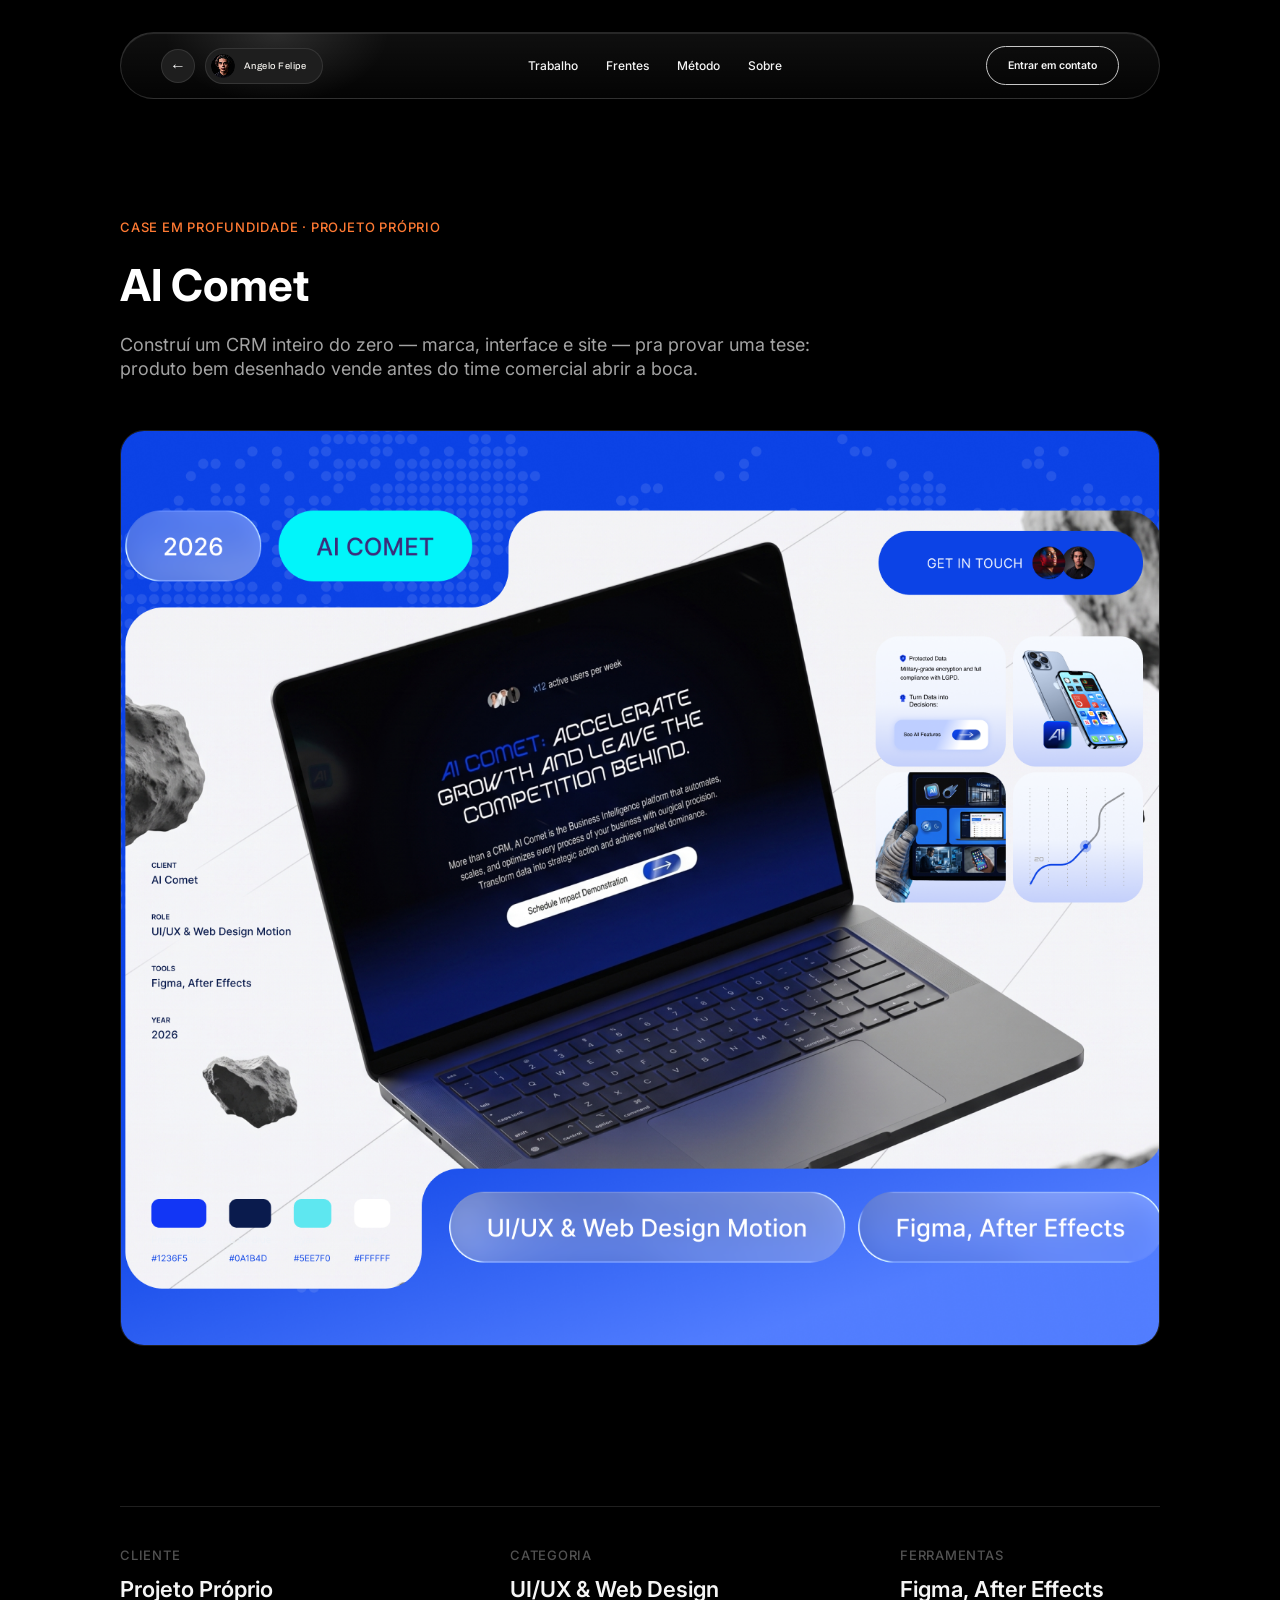
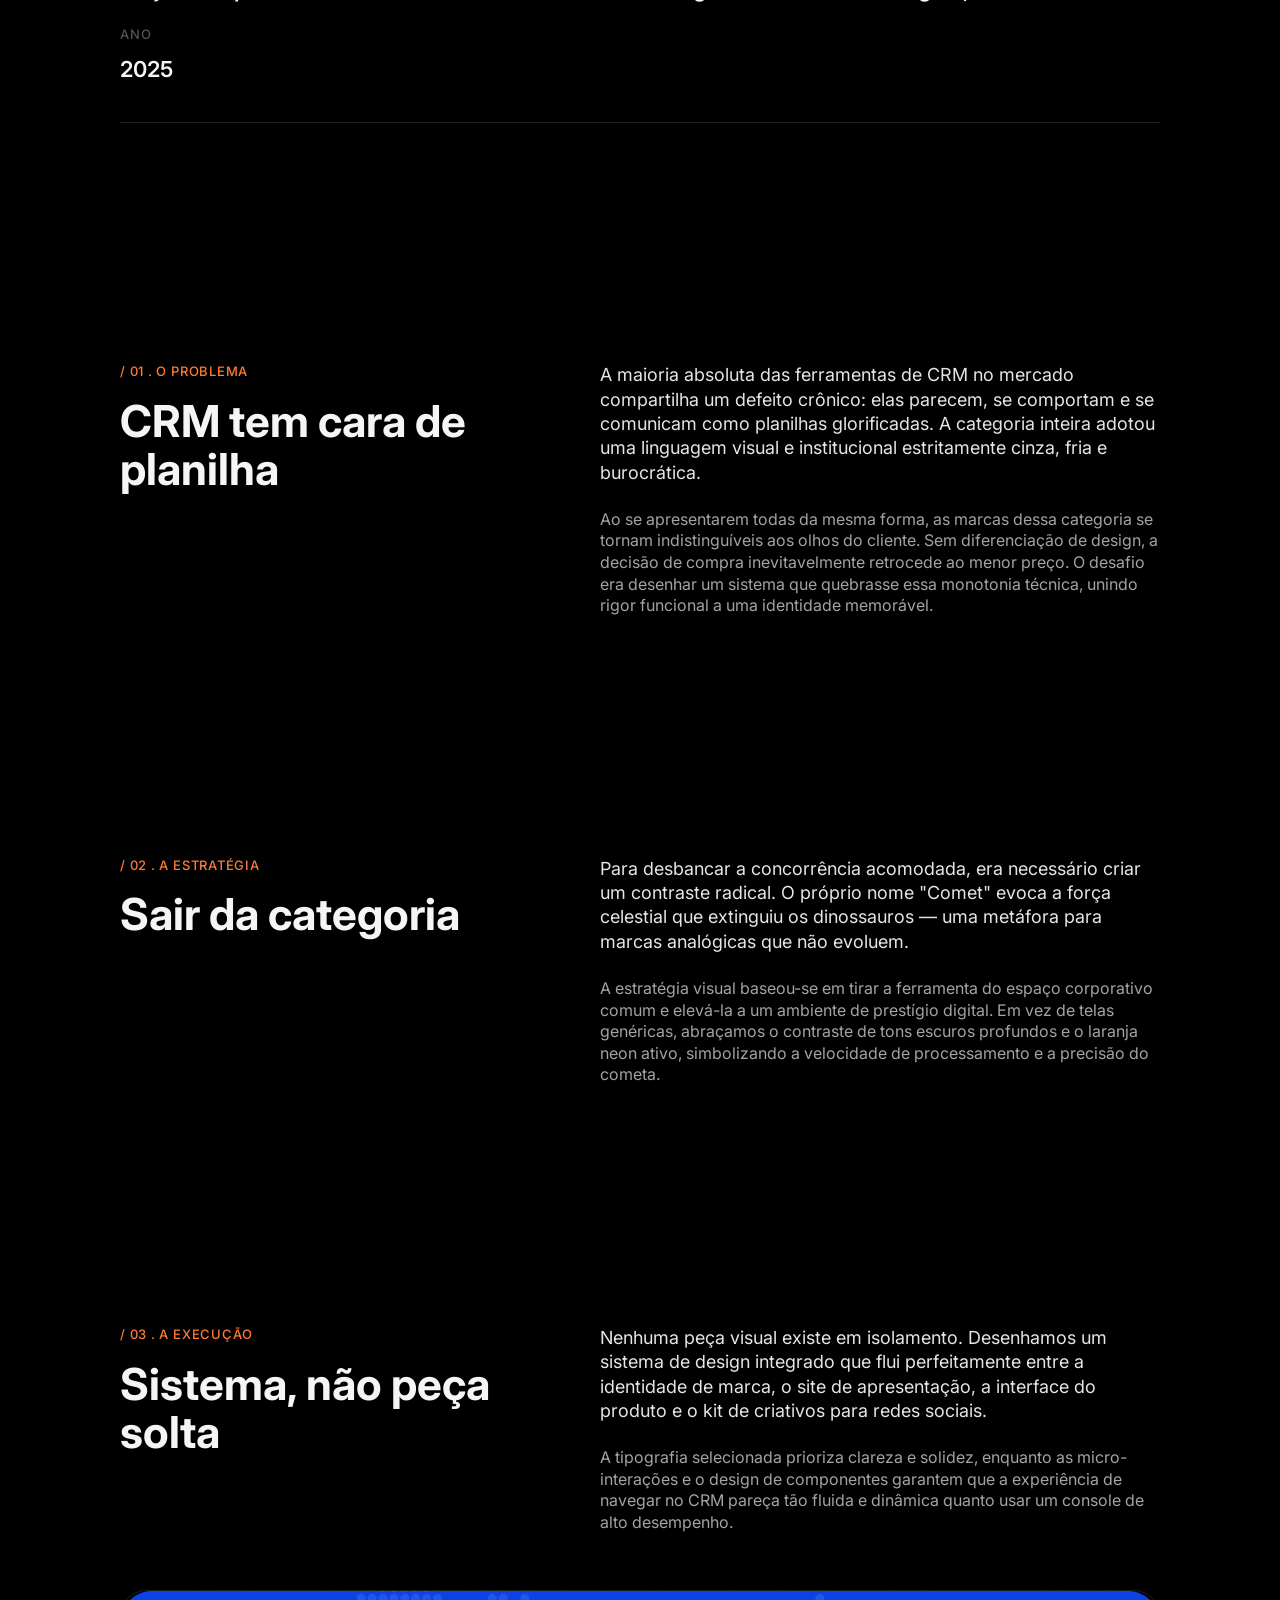
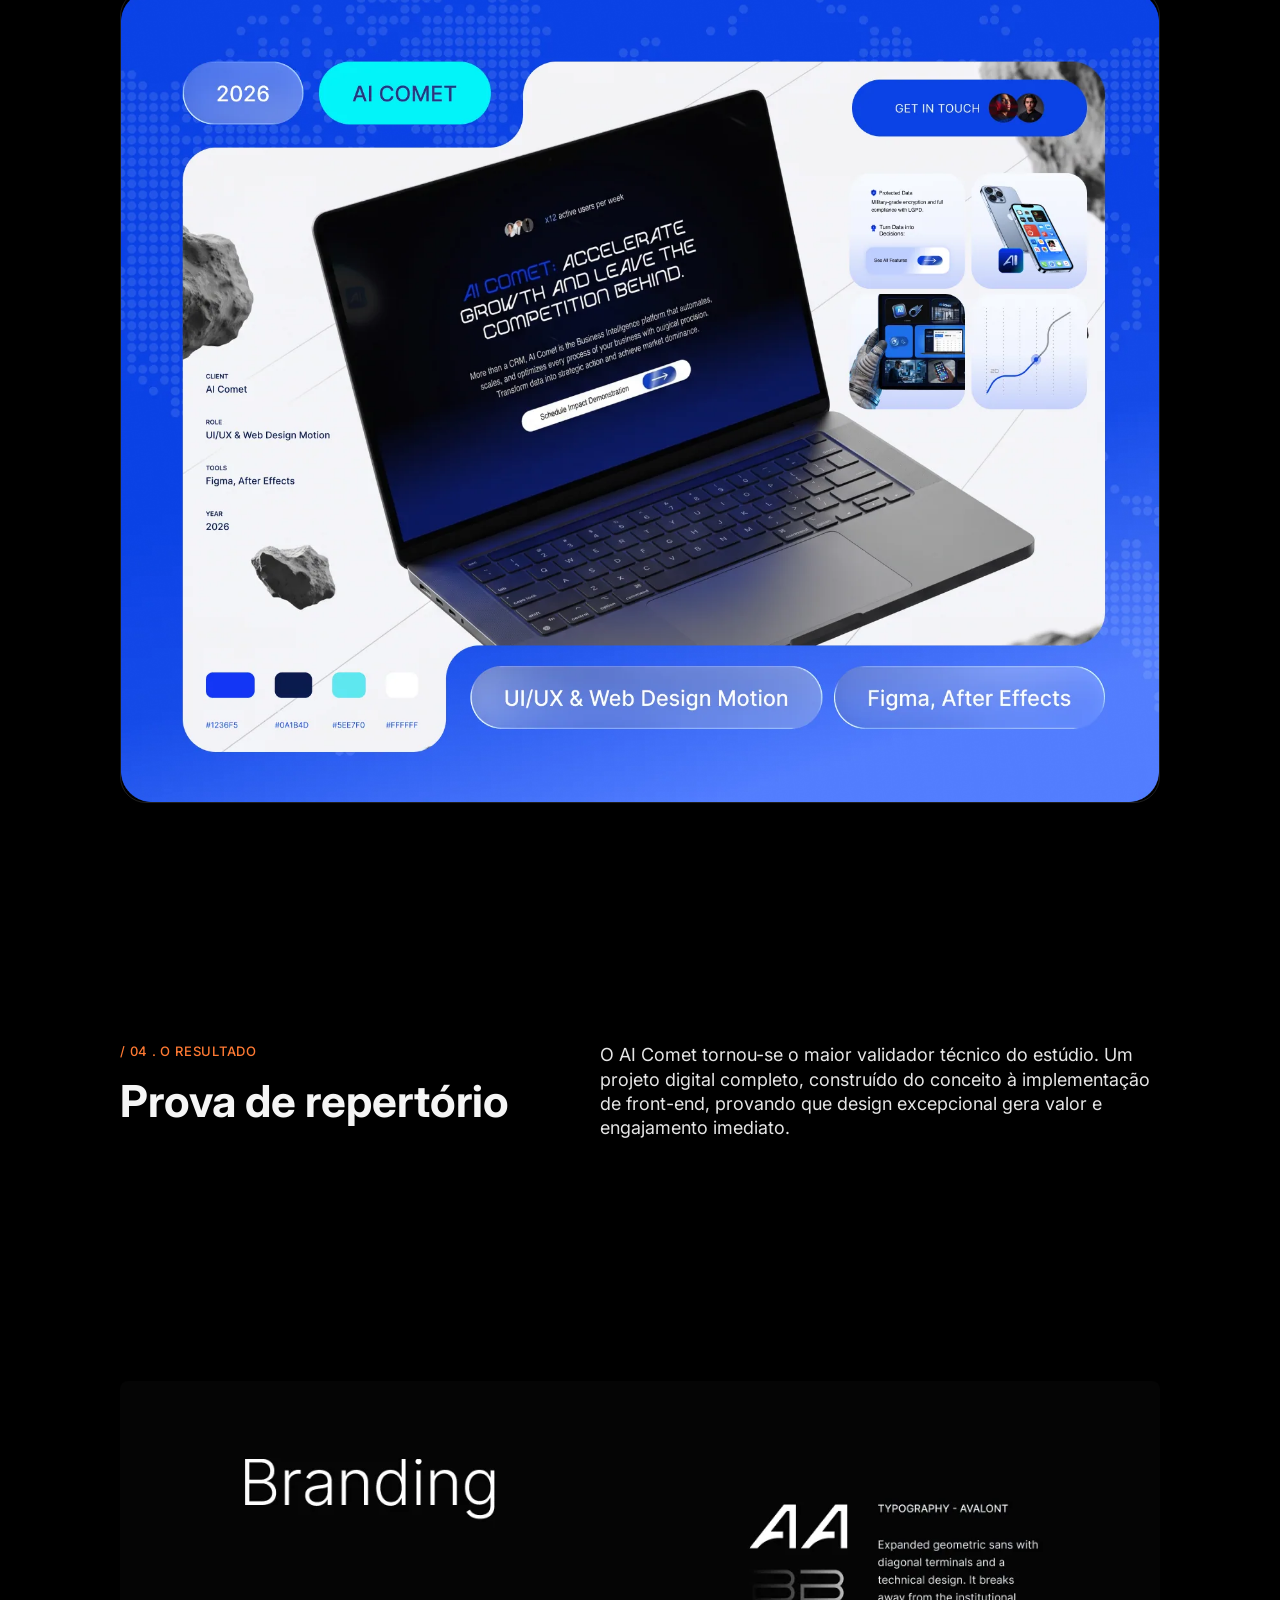
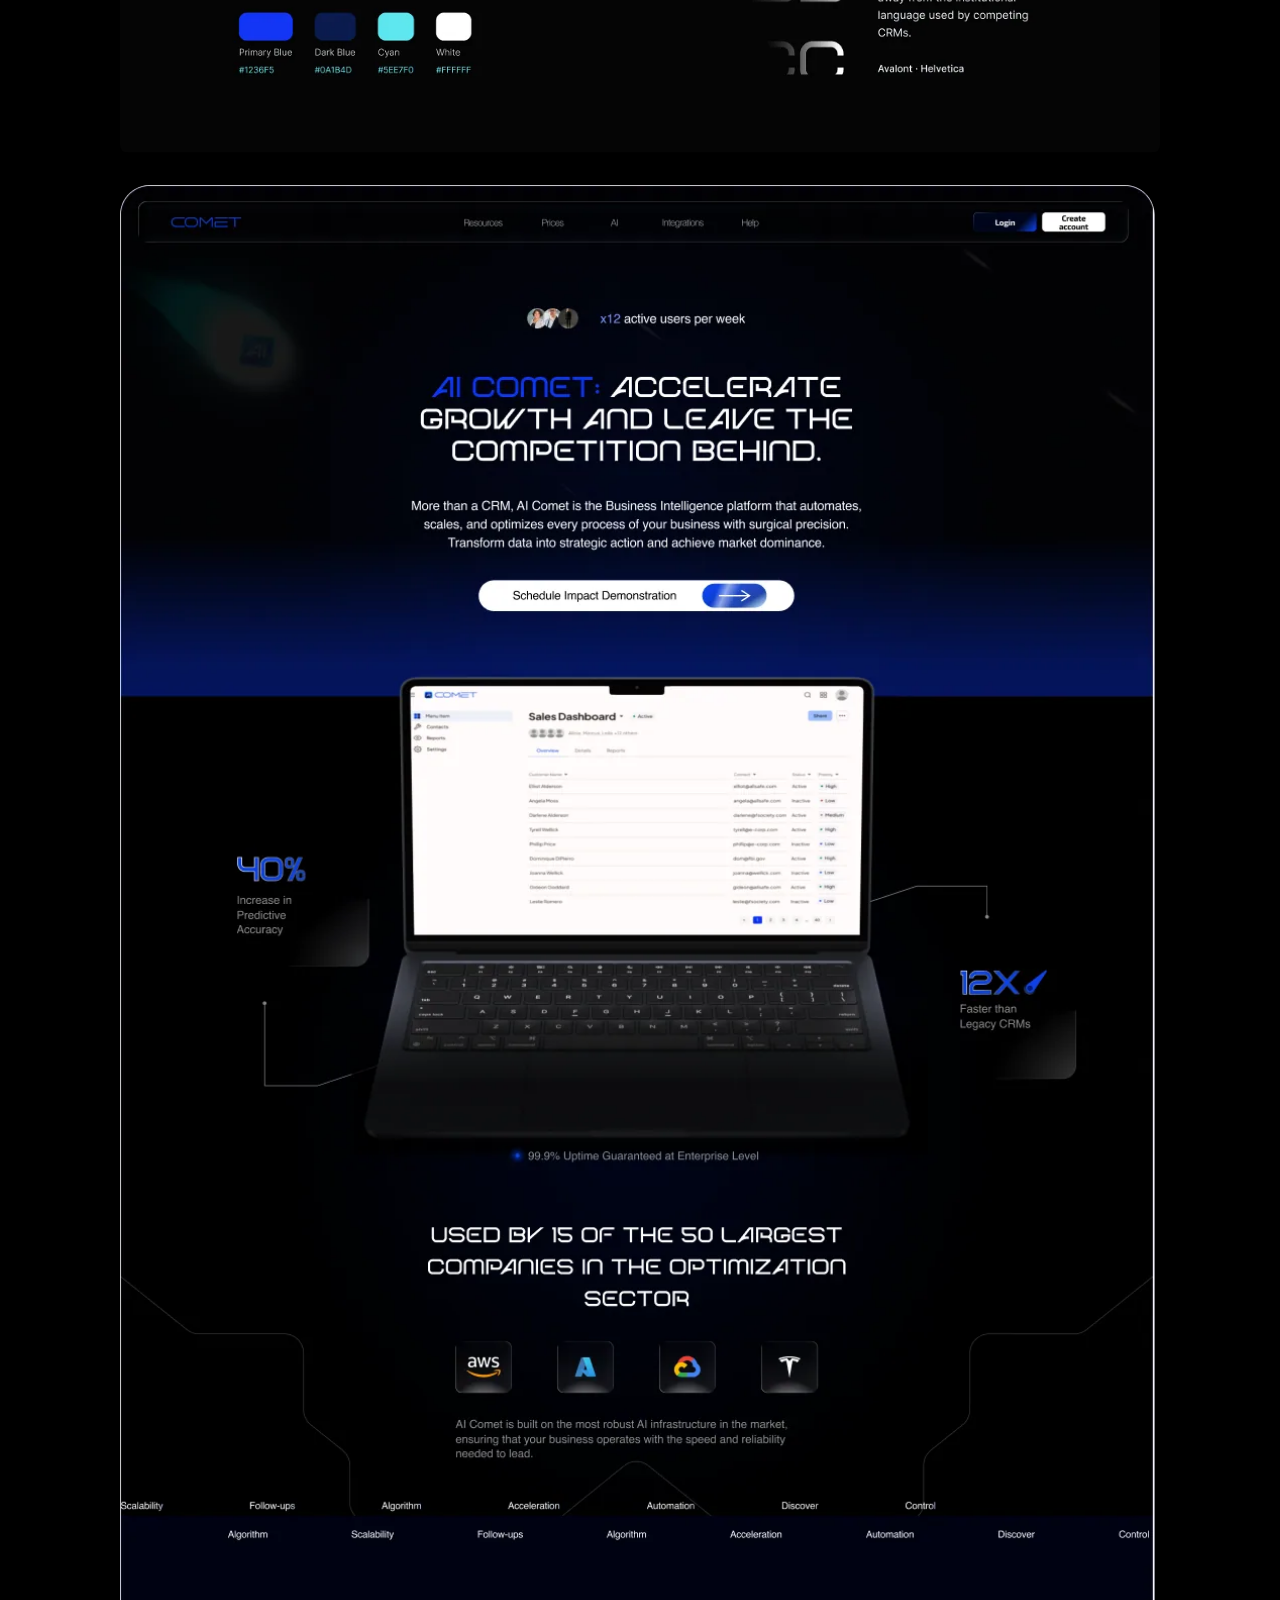
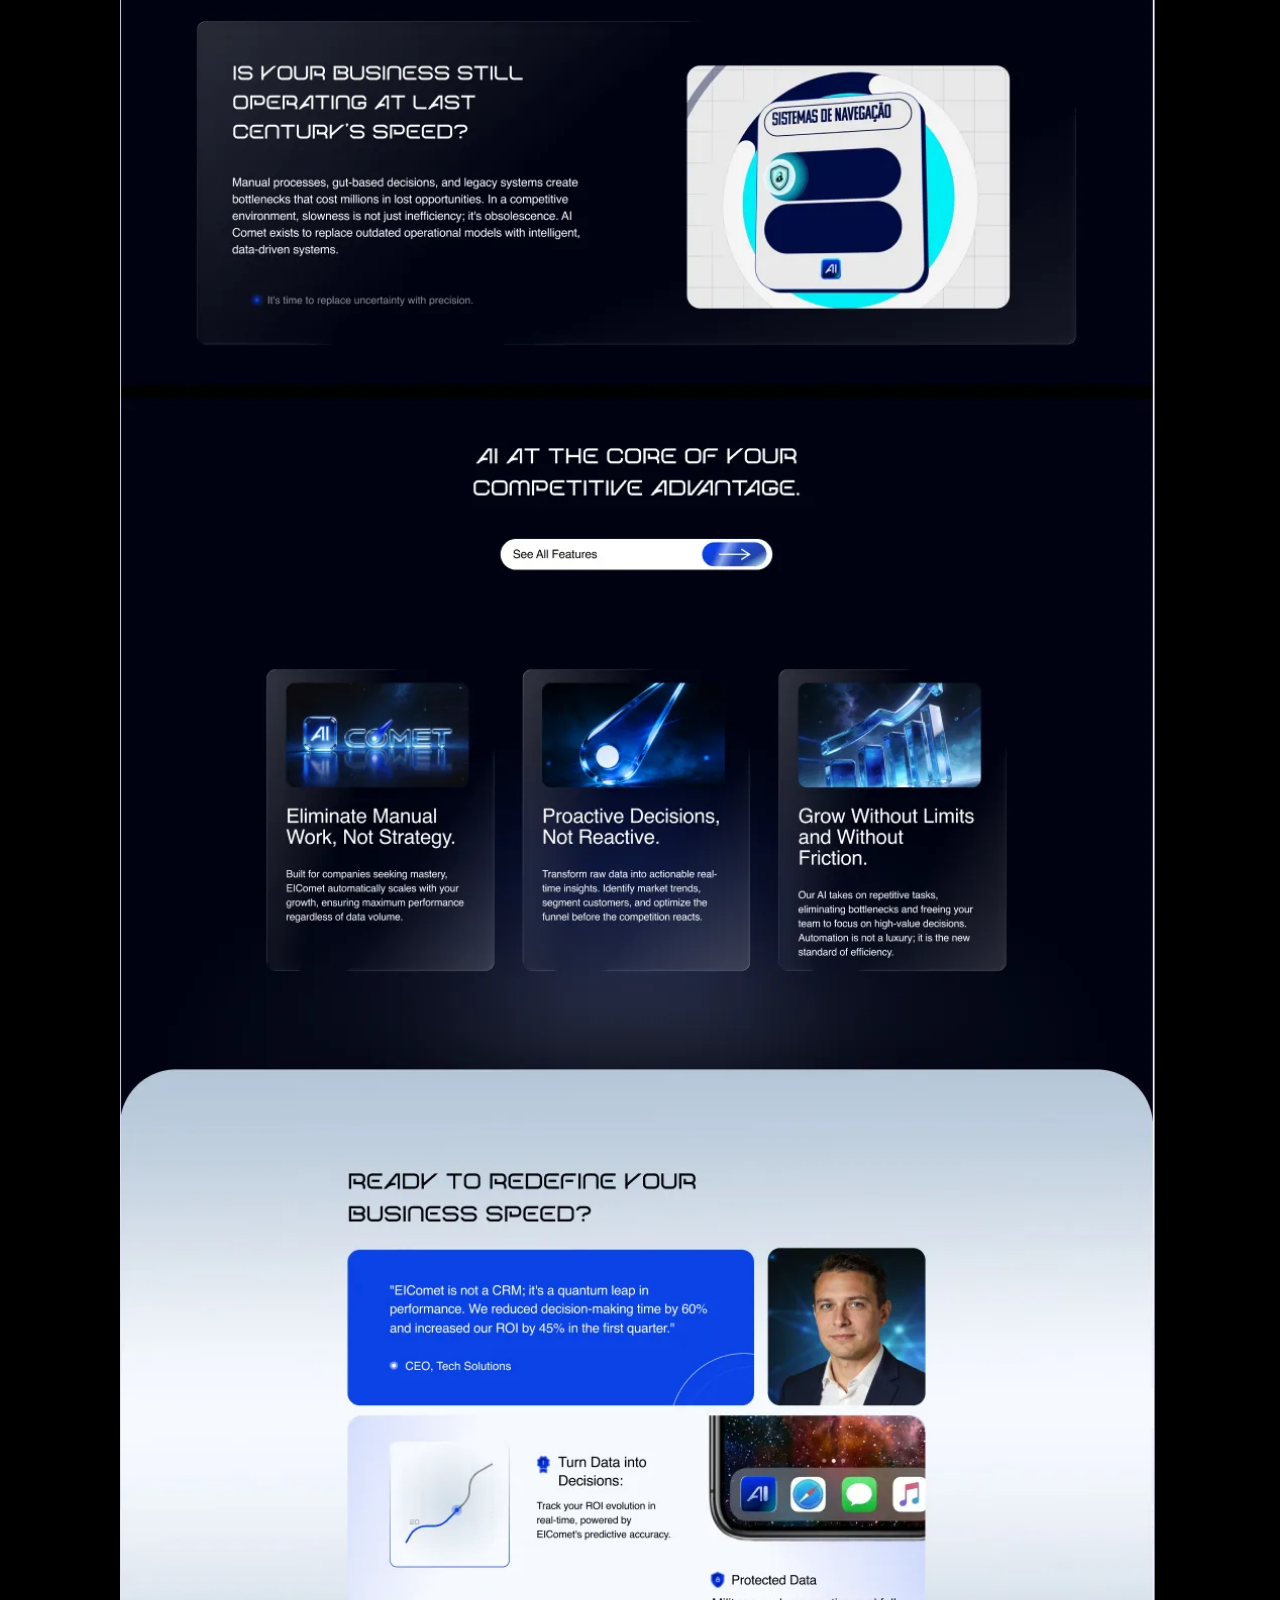
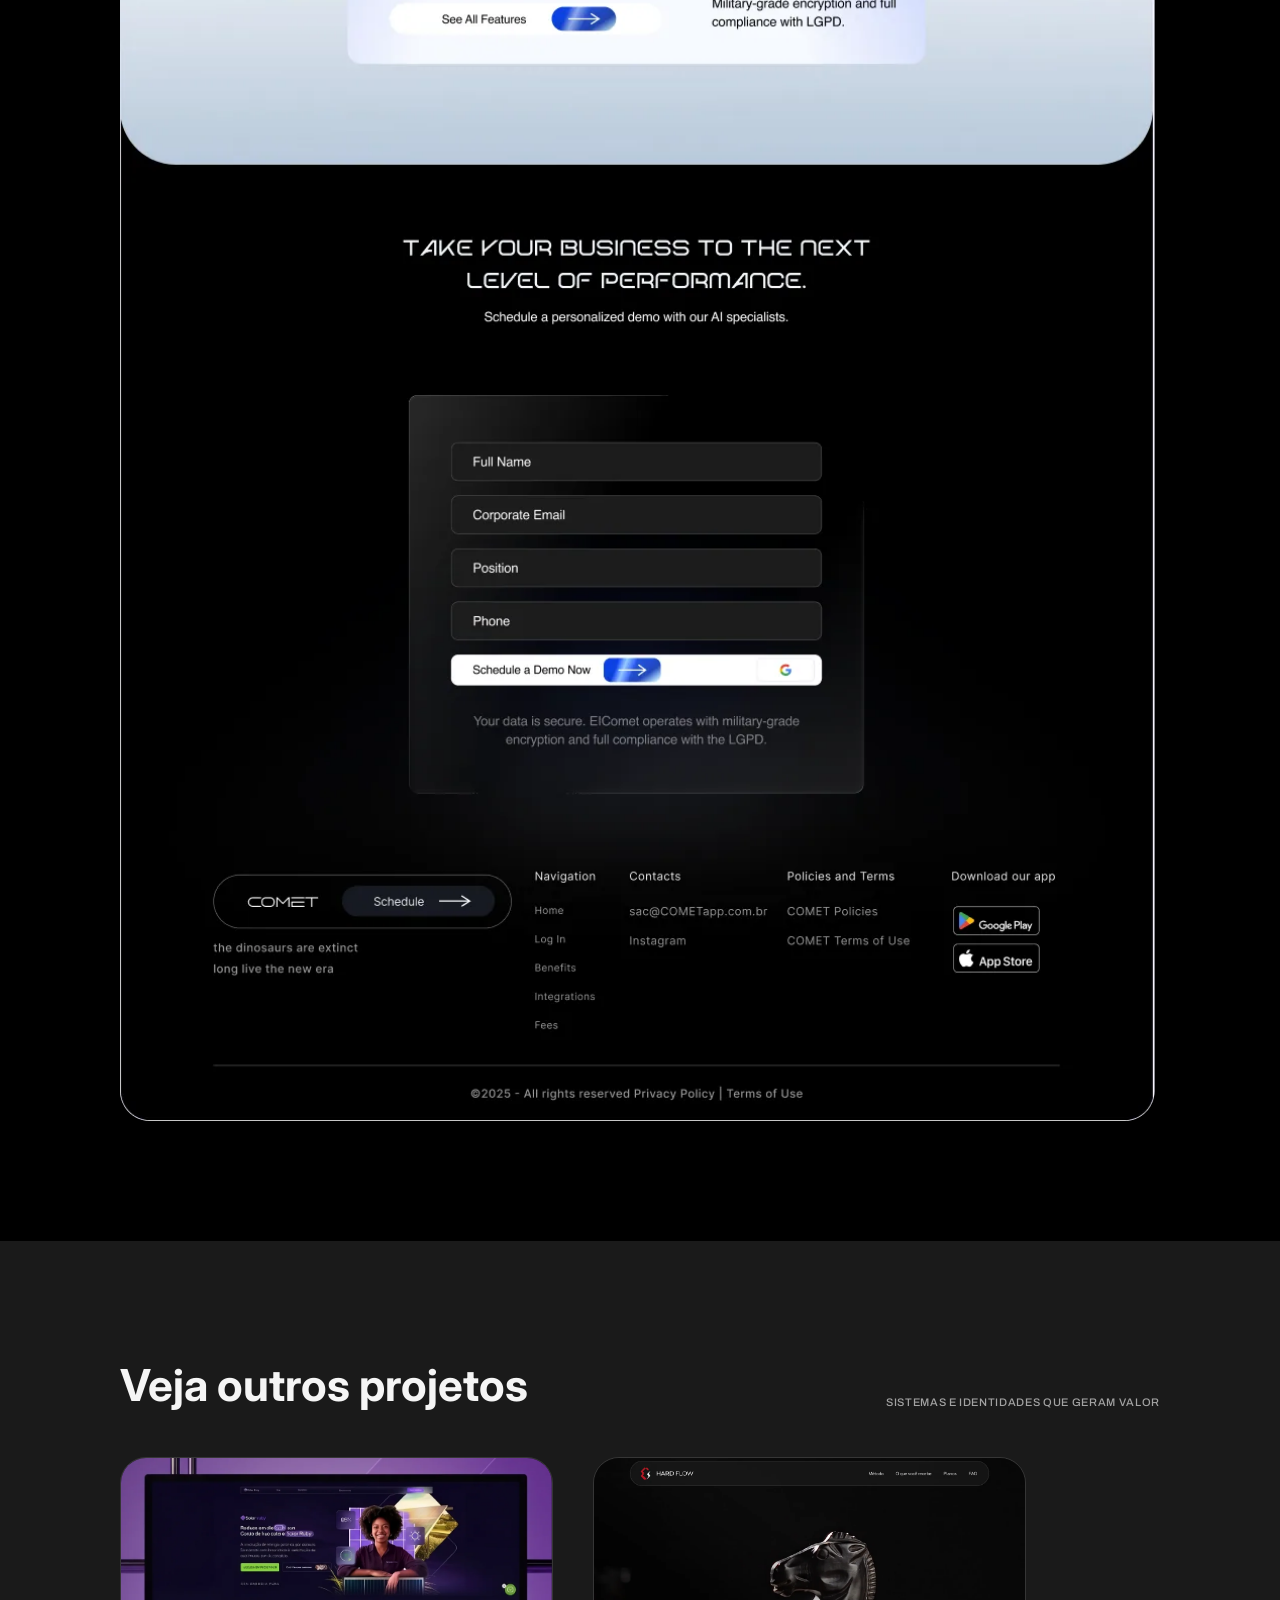
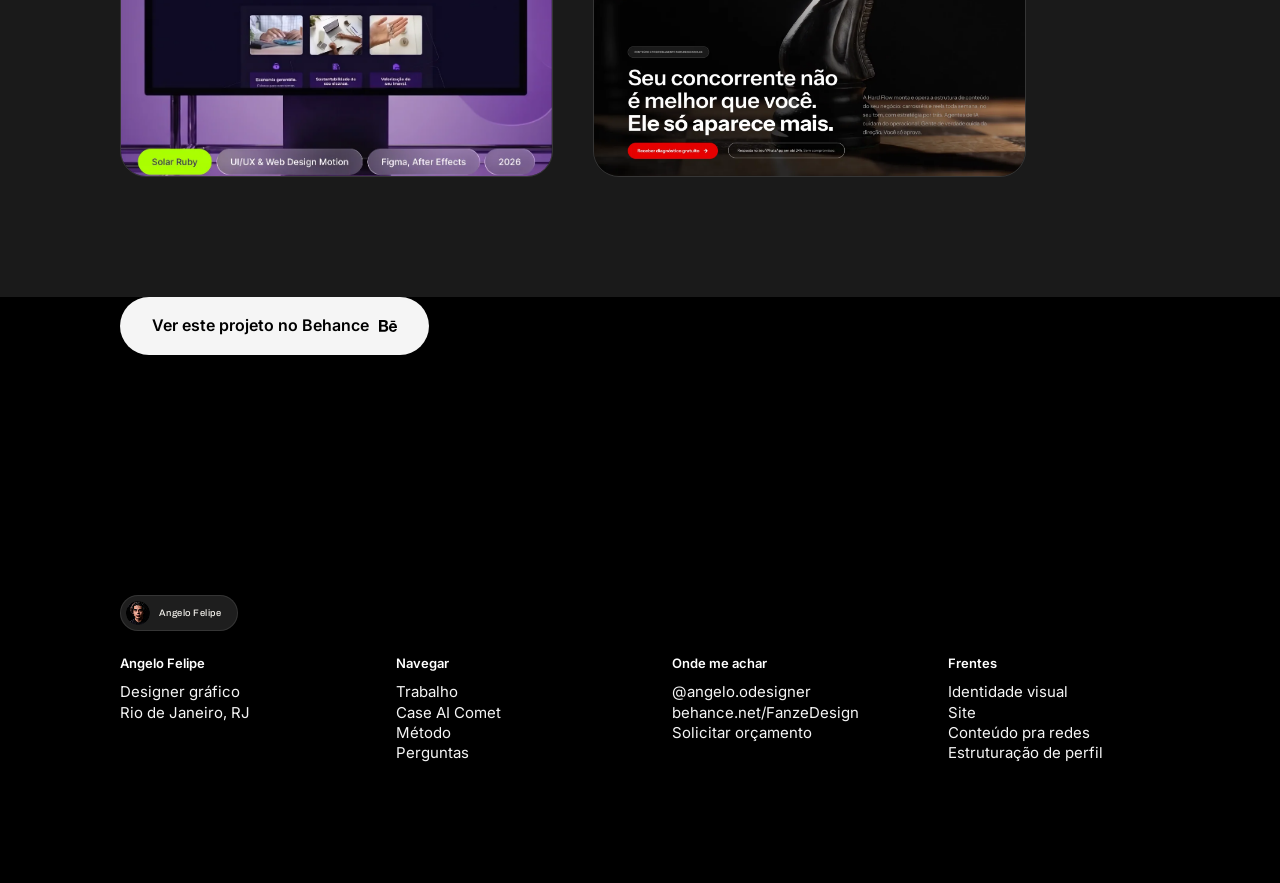
==== case-ai-comet.html @ e68518ba "Corrige os apontamentos de performance do Lighthouse Payload de rede: 7.137 KiB -> ~300 KiB na carga" ====
<!DOCTYPE html>
<html lang="pt-BR">
<head>
<meta charset="UTF-8">
<meta name="viewport" content="width=device-width, initial-scale=1.0">
<title>AI Comet — Case · Angelo Felipe</title>
<link rel="preconnect" href="https://fonts.googleapis.com">
<link rel="preconnect" href="https://fonts.gstatic.com" crossorigin>
<link href="https://fonts.googleapis.com/css2?family=Archivo:wght@400;500;700&family=Inter:wght@400;500;600;700&display=swap" rel="stylesheet">
<link href="teste.site/assets/css/case-study.css" rel="stylesheet">
<link href="teste.site/assets/css/qualifica.css" rel="stylesheet">
<script src="teste.site/assets/js/qualifica.js" defer></script>
<link href="teste.site/assets/css/animacoes.css" rel="stylesheet">
<script src="teste.site/assets/js/animacoes.js" defer></script>
</head>
<body>

  <div class="header-wrap">
    <nav class="nav">
      <div class="nav-left">
        <button class="nav-back" type="button" aria-label="Voltar" onclick="history.length > 1 ? history.back() : location.href = 'index.html'">
          <span class="arrow">←</span>
        </button>
        <a class="badge" href="index.html">
          <img loading="lazy" decoding="async" width="24" height="24" src="teste.site/assets/img/Imagens-Angelo.site/Badge/avatar.png.png" alt="Angelo Felipe">
          <span>Angelo Felipe</span>
        </a>
      </div>
      <div class="nav-links" id="nav-links">
        <a href="index.html">Trabalho</a>
        <a href="index.html">Frentes</a>
        <a href="index.html">Método</a>
        <a href="index.html">Sobre</a>
      </div>
      <a href="#" class="btn-secondary" data-qualifica>Entrar em contato</a>
      <!-- só aparece no mobile; abre/fecha a .nav-links -->
      <button class="nav-menu" type="button" aria-label="Abrir menu" aria-expanded="false" aria-controls="nav-links">
        <span></span><span></span><span></span>
      </button>
    </nav>
  </div>

  <!-- HERO -->
  <section class="case-hero">
    <div class="case-hero-head">
      <p class="eyebrow">Case em profundidade · Projeto próprio</p>
      <h1>AI Comet</h1>
      <p class="lead">Construí um CRM inteiro do zero — marca, interface e site — pra provar uma tese: produto bem desenhado vende antes do time comercial abrir a boca.</p>
    </div>
    <div class="case-hero-img">
      <video
        src="teste.site/assets/img/case-ai-comet/logo-animacao.mp4"
        poster="teste.site/assets/img/case-ai-comet/hero-palco.png"
        autoplay muted loop playsinline
        aria-label="Animação da marca AI Comet"></video>
    </div>
  </section>

  <!-- FICHA TÉCNICA -->
  <section class="case-overview">
    <div class="case-rule"></div>
    <dl class="ficha">
      <div class="ficha-col">
        <dt>Cliente</dt>
        <dd>Projeto Próprio</dd>
      </div>
      <div class="ficha-col">
        <dt>Categoria</dt>
        <dd>UI/UX &amp; Web Design</dd>
      </div>
      <div class="ficha-col">
        <dt>Ferramentas</dt>
        <dd>Figma, After Effects</dd>
      </div>
      <div class="ficha-col">
        <dt>Ano</dt>
        <dd>2025</dd>
      </div>
    </dl>
    <div class="case-rule"></div>
  </section>

  <!-- 01 · PROBLEMA -->
  <section class="case-block">
    <div class="case-block-title">
      <p class="eyebrow">/ 01 . O problema</p>
      <h2>CRM tem cara de planilha</h2>
    </div>
    <div class="case-block-body">
      <p>A maioria absoluta das ferramentas de CRM no mercado compartilha um defeito crônico: elas parecem, se comportam e se comunicam como planilhas glorificadas. A categoria inteira adotou uma linguagem visual e institucional estritamente cinza, fria e burocrática.</p>
      <p>Ao se apresentarem todas da mesma forma, as marcas dessa categoria se tornam indistinguíveis aos olhos do cliente. Sem diferenciação de design, a decisão de compra inevitavelmente retrocede ao menor preço. O desafio era desenhar um sistema que quebrasse essa monotonia técnica, unindo rigor funcional a uma identidade memorável.</p>
    </div>
  </section>

  <!-- 02 · ESTRATÉGIA -->
  <section class="case-block">
    <div class="case-block-title">
      <p class="eyebrow">/ 02 . A estratégia</p>
      <h2>Sair da categoria</h2>
    </div>
    <div class="case-block-body">
      <p>Para desbancar a concorrência acomodada, era necessário criar um contraste radical. O próprio nome "Comet" evoca a força celestial que extinguiu os dinossauros — uma metáfora para marcas analógicas que não evoluem.</p>
      <p>A estratégia visual baseou-se em tirar a ferramenta do espaço corporativo comum e elevá-la a um ambiente de prestígio digital. Em vez de telas genéricas, abraçamos o contraste de tons escuros profundos e o laranja neon ativo, simbolizando a velocidade de processamento e a precisão do cometa.</p>
    </div>
  </section>

  <!-- 03 · EXECUÇÃO -->
  <section class="case-block case-block--stacked">
    <div class="case-block-inner">
      <div class="case-block-title">
        <p class="eyebrow">/ 03 . A execução</p>
        <h2>Sistema, não peça solta</h2>
      </div>
      <div class="case-block-body">
        <p>Nenhuma peça visual existe em isolamento. Desenhamos um sistema de design integrado que flui perfeitamente entre a identidade de marca, o site de apresentação, a interface do produto e o kit de criativos para redes sociais.</p>
        <p>A tipografia selecionada prioriza clareza e solidez, enquanto as micro-interações e o design de componentes garantem que a experiência de navegar no CRM pareça tão fluida e dinâmica quanto usar um console de alto desempenho.</p>
      </div>
    </div>
    <div class="case-showcase">
      <img loading="lazy" decoding="async" width="1616" height="1264" src="teste.site/assets/img/Imagens-Angelo.site/source/CAPA%20AI%20COMET%20BEHANCE%20LP.webp" alt="Showcase da landing page do AI Comet">
    </div>
  </section>

  <!-- 04 · RESULTADO -->
  <section class="case-block">
    <div class="case-block-title">
      <p class="eyebrow">/ 04 . O resultado</p>
      <h2>Prova de repertório</h2>
    </div>
    <div class="case-block-body">
      <p>O AI Comet tornou-se o maior validador técnico do estúdio. Um projeto digital completo, construído do conceito à implementação de front-end, provando que design excepcional gera valor e engajamento imediato.</p>
    </div>
  </section>

  <!-- GALERIA -->
  <section class="case-gallery">
    <img loading="lazy" decoding="async" width="1240" height="444" src="teste.site/assets/img/case-ai-comet/gallery-1.webp" alt="Branding do AI Comet: paleta de cores e tipografia Avalont">
    <img loading="lazy" decoding="async" width="1030" height="4096" src="teste.site/assets/img/case-ai-comet/gallery-2.webp" alt="Aplicações do sistema de design do AI Comet">
  </section>

  <!-- OUTROS PROJETOS -->
  <section class="related">
    <div class="related-head">
      <h2>Veja outros projetos</h2>
      <p>SISTEMAS E IDENTIDADES QUE GERAM VALOR</p>
    </div>
    <div class="related-grid">
      <a class="related-card" href="case-solar-ruby.html">
        <img loading="lazy" decoding="async" width="1095" height="856" src="teste.site/assets/img/case-solar-ruby/related-1.webp" alt="Case Solar Ruby">
        <div class="related-overlay">
          <p class="related-overlay-title">Solar Ruby</p>
          <p class="related-overlay-desc">Energia solar · Landing page de conversão</p>
        </div>
      </a>
      <a class="related-card" href="case-hard-flow.html">
        <img loading="lazy" decoding="async" width="1440" height="1153" src="teste.site/assets/img/case-hard-flow/hero-palco.webp" alt="Case Hard Flow">
        <div class="related-overlay">
          <p class="related-overlay-title">Hard Flow</p>
          <p class="related-overlay-desc">Growth marketing · Identidade e site</p>
        </div>
      </a>
    </div>
  </section>

  <!-- VER NO BEHANCE -->
  <section class="case-behance">
    <a href="https://www.behance.net/gallery/254701315/AI-COMET-Landing-Page-Website-UIUX-Design" class="btn-light" target="_blank" rel="noopener noreferrer">Ver este projeto no Behance <svg class="behance-icon" viewBox="0 0 24 24" width="18" height="18" fill="currentColor" xmlns="http://www.w3.org/2000/svg" aria-hidden="true"><path d="M16.969 16.927a2.561 2.561 0 0 0 1.901.677 2.501 2.501 0 0 0 1.531-.475c.362-.235.636-.584.779-.99h2.585a5.091 5.091 0 0 1-1.9 2.896 5.292 5.292 0 0 1-3.091.88 5.839 5.839 0 0 1-2.284-.433 4.871 4.871 0 0 1-1.723-1.211 5.657 5.657 0 0 1-1.08-1.874 7.057 7.057 0 0 1-.383-2.393c-.005-.8.129-1.595.396-2.349a5.313 5.313 0 0 1 5.088-3.604 4.87 4.87 0 0 1 2.376.563c.661.362 1.231.87 1.668 1.485a6.2 6.2 0 0 1 .943 2.133c.194.821.263 1.666.205 2.508h-7.699c-.063.79.184 1.574.688 2.187ZM6.947 4.084a8.065 8.065 0 0 1 1.928.198 4.29 4.29 0 0 1 1.49.638c.418.303.748.711.958 1.182.241.579.357 1.203.341 1.83a3.506 3.506 0 0 1-.506 1.961 3.726 3.726 0 0 1-1.503 1.287 3.588 3.588 0 0 1 2.027 1.437c.464.747.697 1.615.67 2.494a4.593 4.593 0 0 1-.423 2.032 3.945 3.945 0 0 1-1.163 1.413 5.114 5.114 0 0 1-1.683.807 7.135 7.135 0 0 1-1.928.259H0V4.084h6.947Zm-.235 12.9c.308.004.616-.029.916-.099a2.18 2.18 0 0 0 .766-.332c.228-.158.411-.371.534-.619.142-.317.208-.663.191-1.009a2.08 2.08 0 0 0-.642-1.715 2.618 2.618 0 0 0-1.696-.505h-3.54v4.279h3.471Zm13.635-5.967a2.13 2.13 0 0 0-1.654-.619 2.336 2.336 0 0 0-1.163.259 2.474 2.474 0 0 0-.738.62 2.359 2.359 0 0 0-.396.792c-.074.239-.12.485-.137.734h4.769a3.239 3.239 0 0 0-.679-1.785l-.002-.001Zm-13.813-.648a2.254 2.254 0 0 0 1.423-.433c.399-.355.607-.88.56-1.413a1.916 1.916 0 0 0-.178-.891 1.298 1.298 0 0 0-.495-.533 1.851 1.851 0 0 0-.711-.274 3.966 3.966 0 0 0-.835-.073H3.241v3.631h3.293v-.014ZM21.62 5.122h-5.976v1.527h5.976V5.122Z"/></svg></a>
  </section>

  <!-- RODAPÉ -->
  <footer class="rodape">
    <a class="badge" href="index.html">
      <img loading="lazy" decoding="async" width="24" height="24" src="teste.site/assets/img/Imagens-Angelo.site/Badge/avatar.png.png" alt="Angelo Felipe">
      <span>Angelo Felipe</span>
    </a>

    <!-- bloco exclusivo do mobile, igual ao da home: logo, começo do
         formulário e os CTAs -->
    <div class="rodape-mobile">
      <img decoding="async" width="139" height="42" class="rodape-logo" src="teste.site/assets/Icons/Icons-Angelo.site/Vector-4.svg" alt="Angelo">
      <div class="rodape-form">
        <input class="rodape-campo" type="text" name="nome" placeholder="Seu nome" aria-label="Seu nome">
        <a href="#" class="rodape-enviar" data-qualifica>
          Solicitar Projeto
          <img loading="lazy" decoding="async" width="24" height="24" src="teste.site/assets/Icons/Icons-Angelo.site/Communication/Chat_Circle.svg" alt="">
        </a>
      </div>
    </div>
    <div class="rodape-cols">
      <div class="rodape-col">
        <h3>Angelo Felipe</h3>
        <ul>
          <li>Designer gráfico</li>
          <li>Rio de Janeiro, RJ</li>
        </ul>
      </div>
      <div class="rodape-col">
        <h3>Navegar</h3>
        <ul>
          <li><a href="index.html">Trabalho</a></li>
          <li><a href="case-ai-comet.html">Case AI Comet</a></li>
          <li><a href="index.html">Método</a></li>
          <li><a href="index.html">Perguntas</a></li>
        </ul>
      </div>
      <div class="rodape-col">
        <h3>Onde me achar</h3>
        <ul>
          <li>@angelo.odesigner</li>
          <li>behance.net/FanzeDesign</li>
          <li>Solicitar orçamento</li>
        </ul>
      </div>
      <div class="rodape-col">
        <h3>Frentes</h3>
        <ul>
          <li>Identidade visual</li>
          <li>Site</li>
          <li>Conteúdo pra redes</li>
          <li>Estruturação de perfil</li>
        </ul>
      </div>
    </div>

    <!-- fecha o rodapé no mobile; no desktop fica escondido -->
    <div class="rodape-social">
      <a href="https://www.behance.net/FanzeDesign" aria-label="Behance" target="_blank" rel="noopener noreferrer">
        <img loading="lazy" decoding="async" width="24" height="15" src="teste.site/assets/Icons/Icons-Angelo.site/Social/behance.svg" alt="">
      </a>
      <a href="https://instagram.com/angelo.odesigner" aria-label="Instagram">
        <img loading="lazy" decoding="async" width="20" height="20" src="teste.site/assets/Icons/Icons-Angelo.site/Social/instagram.svg" alt="">
      </a>
      <a href="#" aria-label="YouTube">
        <img loading="lazy" decoding="async" width="20" height="20" src="teste.site/assets/Icons/Icons-Angelo.site/Social/youtube.svg" alt="">
      </a>
    </div>
  </footer>

<script>
/* =========================================
   VÍDEO DO HERO · pausa fora de tela, respeita menos-movimento

   Autoplay só quando o vídeo está realmente visível — economiza
   CPU/bateria assim que a pessoa rola pra frente. Quem pediu menos
   movimento no sistema recebe o poster estático, sem autoplay.
========================================= */
(function(){
  const video = document.querySelector('.case-hero-img video');
  if(!video) return;

  if(window.matchMedia('(prefers-reduced-motion: reduce)').matches){
    video.removeAttribute('autoplay');
    video.pause();
    return;
  }

  if('IntersectionObserver' in window){
    new IntersectionObserver((entries) => {
      entries.forEach((entry) => {
        if(entry.isIntersecting) video.play().catch(() => {});
        else video.pause();
      });
    }, { threshold: 0.15 }).observe(video);
  }
})();
</script>
<script src="teste.site/assets/js/case-study.js"></script>
</body>
</html>
---- teste.site/assets/css/case-study.css ----
/* =========================================
   ESTILO COMPARTILHADO · PÁGINAS DE CASE (subpáginas de projeto)

   Usado por case-ai-comet.html, case-solar-ruby.html, case-hard-flow.html.
   Mesma "pegada" da home: fundo preto, laranja de destaque, cantos de
   26px/24px, blocos narrativos título+texto em duas colunas.
========================================= */
:root{
  --preto: #000000;
  --branco: #ffffff;
  --neutro-100: #f5f5f5;
  --neutro-200: #e5e5e5;
  --neutro-400: #a3a3a3;
  --neutro-600: #525252;
  --neutro-800: #1a1a1a;
  --laranja-500: #ff5900;
  --laranja-400: #ff7a33;
  --borda: #c7c7c7;
  --linha: rgba(255,255,255,0.12);
}

/* ---------- SELEÇÃO DE TEXTO ----------
   Sem isso o navegador pinta o trecho selecionado com o azul do sistema,
   que não existe em lugar nenhum da identidade e salta na tela escura.
   O texto continua selecionável — dá pra copiar o @ e o link do Behance,
   que é justamente pra isso que eles estão ali. */
::selection{ background: var(--laranja-500); color: var(--branco); }
::-moz-selection{ background: var(--laranja-500); color: var(--branco); }

/* já os elementos de interface não são texto pra ler: selecionar o rótulo
   de um botão ou arrastar o carrossel e sair pintando tudo de laranja é
   só ruído. O tap-highlight tira o flash azul do toque no celular. */
.badge,
.nav-menu,
.btn-primary,
.btn-secondary,
.btn-light,
.proj-scroll,
.pergunta-toggle,
.metodo-trilha,
.etapa-cena{
  -webkit-user-select: none;
  user-select: none;
}
a, button, .proj-scroll{ -webkit-tap-highlight-color: transparent; }


*{ box-sizing: border-box; margin: 0; padding: 0; }

body{
  background: var(--preto);
  font-family: 'Inter', sans-serif;
  -webkit-font-smoothing: antialiased;
}

img{ display: block; max-width: 100%; }

/* ---------- NAVBAR (mesma da home, fixa em todas as sub-páginas) ---------- */
.header-wrap{
  position: sticky;
  top: 0;
  z-index: 100;
  max-width: 1600px;
  margin: 0 auto;
  padding: 32px 120px 0;
}

.nav{
  display: flex;
  align-items: center;
  justify-content: space-between;
  position: relative;
  border-radius: 100px;
  padding: 13px 40px;
  background: linear-gradient(180deg, rgba(255,255,255,0.06) 0%, rgba(255,255,255,0.015) 100%);
  border: 1px solid rgba(255,255,255,0.14);
  backdrop-filter: blur(18px);
  -webkit-backdrop-filter: blur(18px);
  box-shadow: inset 0 1px 0 rgba(255,255,255,0.1), 0 8px 24px rgba(0,0,0,0.35);
  overflow: hidden;
}

.nav::before{
  content: "";
  position: absolute;
  inset: 0;
  border-radius: inherit;
  background: radial-gradient(160px 100px at 15% 0%, rgba(255,255,255,0.12), transparent 70%);
  pointer-events: none;
}

.nav > *{ position: relative; }

.nav-left{
  display: flex;
  align-items: center;
  gap: 10px;
}

.nav-back{
  display: inline-flex;
  align-items: center;
  justify-content: center;
  width: 34px;
  height: 34px;
  flex-shrink: 0;
  border-radius: 50%;
  background: #1e1e1e;
  border: 1px solid rgba(255,255,255,0.1);
  color: var(--neutro-100);
  text-decoration: none;
  cursor: pointer;
  transition: background-color .3s ease, color .3s ease;
}

.nav-back:hover{
  background-color: rgba(255,255,255,.1);
  color: var(--laranja-400);
}

.nav-back .arrow{
  display: inline-block;
  font-size: 16px;
  line-height: 1;
  transition: transform .3s cubic-bezier(.22,.61,.36,1);
}

.nav-back:hover .arrow{ transform: translateX(-2px); }

.badge{
  display: flex;
  align-items: center;
  align-self: flex-start;
  gap: 9px;
  background: #1e1e1e;
  border: 1px solid rgba(255,255,255,0.1);
  border-radius: 85px;
  padding: 5px 16px 5px 5px;
  text-decoration: none;
}

.badge img{ width: 24px; height: 24px; border-radius: 50%; }

.badge span{
  font-family: 'Archivo', sans-serif;
  font-weight: 500;
  font-size: 9.4px;
  letter-spacing: 0.05em;
  color: #f4f2ed;
  white-space: nowrap;
}

.nav-links{
  display: flex;
  gap: 28px;
  font-weight: 500;
  font-size: 12px;
  color: var(--neutro-100);
  white-space: nowrap;
}

.nav-links a{ color: inherit; text-decoration: none; }
.nav-links a:hover{ color: var(--laranja-400); }

/* só existem no layout mobile — ligados no bloco de 640px no fim do arquivo */
.nav-menu,
.rodape-mobile,
.rodape-social{ display: none; }

.btn-secondary{
  display: inline-flex;
  align-items: center;
  justify-content: center;
  border: 1px solid var(--borda);
  border-radius: 100px;
  padding: 12px 21px;
  font-weight: 600;
  font-size: 10.5px;
  color: var(--neutro-100);
  text-decoration: none;
  white-space: nowrap;
  transition: transform .35s cubic-bezier(.22,.61,.36,1), border-color .35s, background-color .35s;
}

.btn-secondary:hover{
  transform: translateY(-2px);
  border-color: #fff;
  background-color: rgba(255,255,255,.06);
}

/* ---------- BLOCOS COMUNS ---------- */
.eyebrow{
  font-weight: 500;
  font-size: 13px;
  line-height: 1.35;
  letter-spacing: 0.78px;
  text-transform: uppercase;
  color: var(--laranja-400);
  white-space: nowrap;
}

/* ---------- HERO ---------- */
.case-hero{
  max-width: 1600px;
  margin: 0 auto;
  padding: 120px;
  display: flex;
  flex-direction: column;
  gap: 48px;
}

.case-hero-head{
  display: flex;
  flex-direction: column;
  gap: 24px;
}

.case-hero h1{
  font-weight: 700;
  font-size: 44px;
  line-height: 1.1;
  color: var(--branco);
}

.case-hero .lead{
  font-weight: 400;
  font-size: 18px;
  line-height: 1.35;
  color: var(--neutro-400);
  max-width: 760px;
}

.case-hero-img{
  height: 916px;
  border-radius: 24px;
  border: 1px solid var(--linha);
  overflow: hidden;
}

.case-hero-img img,
.case-hero-img video{
  width: 100%;
  height: 100%;
  object-fit: cover;
  display: block;
}

/* cases de social media: o entregável é a própria grade de peças,
   então o herói mostra a colagem inteira em vez de recortá-la num
   palco de altura fixa */
.case-hero-img--grid,
.case-hero-img--grid img{ height: auto; }

/* ---------- FICHA TÉCNICA ---------- */
.case-overview{
  max-width: 1600px;
  margin: 0 auto;
  padding: 40px 120px 120px;
  display: flex;
  flex-direction: column;
  gap: 40px;
}

.case-rule{
  height: 1px;
  background: var(--linha);
}

.ficha{
  display: flex;
  justify-content: space-between;
  gap: 24px;
  flex-wrap: wrap;
}

.ficha-col{
  width: 260px;
  display: flex;
  flex-direction: column;
  gap: 12px;
}

.ficha-col dt{
  font-weight: 500;
  font-size: 13px;
  line-height: 1.35;
  letter-spacing: 0.78px;
  text-transform: uppercase;
  color: var(--neutro-600);
}

.ficha-col dd{
  font-weight: 600;
  font-size: 22px;
  line-height: 1.2;
  color: var(--neutro-100);
}

/* ---------- SEÇÕES NARRATIVAS ---------- */
.case-block{
  max-width: 1600px;
  margin: 0 auto;
  padding: 120px;
  display: flex;
  gap: 80px;
  align-items: flex-start;
}

.case-block-title{
  width: 400px;
  flex-shrink: 0;
  display: flex;
  flex-direction: column;
  gap: 16px;
}

.case-block-title h2{
  font-weight: 700;
  font-size: 44px;
  line-height: 1.1;
  color: var(--neutro-100);
}

.case-block-body{
  flex: 1;
  min-width: 0;
  display: flex;
  flex-direction: column;
  gap: 24px;
}

.case-block-body p{
  font-weight: 400;
  line-height: 1.35;
}

.case-block-body p:first-child{
  font-size: 18px;
  color: var(--neutro-200);
}

.case-block-body p + p{
  font-size: 16px;
  color: var(--neutro-400);
}

/* execução: título+texto em cima, imagem larga embaixo */
.case-block--stacked{
  flex-direction: column;
  gap: 56px;
}

.case-block--stacked .case-block-inner{
  display: flex;
  gap: 80px;
  align-items: flex-start;
  width: 100%;
}

.case-showcase{
  width: 100%;
  border-radius: 26px;
  overflow: hidden;
  border: 1px solid var(--linha);
}

.case-showcase img{ width: 100%; height: auto; }

/* ---------- GALERIA ---------- */
.case-gallery{
  max-width: 1600px;
  margin: 0 auto;
  padding: 120px;
  display: flex;
  flex-direction: column;
  gap: 32px;
}

.case-gallery img{
  width: 100%;
  height: auto;
  border-radius: 8px;
}

/* vitrine de peças soltas (posts 4:5) — três por linha, no tamanho em
   que dá pra ler a peça, em vez de esticadas na largura toda */
.case-pecas{
  width: 100%;
  display: grid;
  grid-template-columns: repeat(3, 1fr);
  gap: 32px;
}

.case-pecas img{
  width: 100%;
  height: auto;
  border-radius: 8px;
  display: block;
}

/* ---------- AMPLIAR IMAGEM (lightbox) ----------
   O fundo continua visível por trás: a camada é semitransparente e o
   backdrop-filter desfoca o que está atrás dela, em vez de tapar. */
.zoomavel{ cursor: zoom-in; }

.lightbox{
  position: fixed;
  inset: 0;
  z-index: 200;
  display: flex;
  align-items: center;
  justify-content: center;
  padding: 56px;
  background: rgba(0,0,0,.5);
  backdrop-filter: blur(14px);
  -webkit-backdrop-filter: blur(14px);
  opacity: 0;
  visibility: hidden;
  transition: opacity .3s ease, visibility .3s ease;
}

.lightbox.aberto{ opacity: 1; visibility: visible; }

.lightbox img{
  max-width: 100%;
  max-height: 100%;
  width: auto;
  height: auto;
  border-radius: 12px;
  box-shadow: 0 30px 80px rgba(0,0,0,.6);
  transform: scale(.96);
  transition: transform .3s cubic-bezier(.22,.61,.36,1);
}

.lightbox.aberto img{ transform: scale(1); }

.lightbox-fechar{
  position: absolute;
  top: 24px;
  right: 24px;
  width: 44px;
  height: 44px;
  display: inline-flex;
  align-items: center;
  justify-content: center;
  border: 1px solid rgba(255,255,255,.2);
  border-radius: 50%;
  background: rgba(0,0,0,.45);
  color: var(--neutro-100);
  font-family: 'Inter', sans-serif;
  font-size: 20px;
  line-height: 1;
  cursor: pointer;
  transition: background-color .3s ease, border-color .3s ease;
}

.lightbox-fechar:hover{
  background: rgba(255,255,255,.15);
  border-color: #fff;
}

/* setas pra navegar entre as outras peças sem fechar a imagem —
   somem sozinhas quando a página só tem uma imagem no grupo */
.lightbox-nav{
  position: absolute;
  top: 50%;
  transform: translateY(-50%);
  width: 52px;
  height: 52px;
  display: inline-flex;
  align-items: center;
  justify-content: center;
  border: 1px solid rgba(255,255,255,.2);
  border-radius: 50%;
  background: rgba(0,0,0,.45);
  color: var(--neutro-100);
  cursor: pointer;
  transition: background-color .3s ease, border-color .3s ease;
}

.lightbox-nav:hover{
  background: rgba(255,255,255,.15);
  border-color: #fff;
}

.lightbox-nav[hidden]{ display: none; }

.lightbox-prev{ left: 24px; }
.lightbox-next{ right: 24px; }

.lightbox-nav svg{ display: block; }

/* ---------- SITE NO AR (quando o entregável é um site vivo) ---------- */
.case-live{
  width: calc(100% - 240px);
  max-width: 1360px;
  margin: 0 auto;
  padding: 48px;
  border-radius: 26px;
  border: 1px solid var(--linha);
  background: linear-gradient(180deg, rgba(255,255,255,0.05) 0%, rgba(255,255,255,0.012) 100%);
  display: flex;
  align-items: center;
  justify-content: space-between;
  gap: 40px;
  flex-wrap: wrap;
}

.case-live-txt{
  display: flex;
  flex-direction: column;
  gap: 10px;
  min-width: 0;
}

.case-live-txt h2{
  font-weight: 700;
  font-size: 28px;
  line-height: 1.2;
  color: var(--neutro-100);
}

.case-live-txt p{
  font-weight: 400;
  font-size: 16px;
  line-height: 1.35;
  color: var(--neutro-400);
}

.btn-light{
  display: inline-flex;
  align-items: center;
  gap: 10px;
  border-radius: 100px;
  padding: 18px 32px;
  background: var(--neutro-100);
  color: var(--preto);
  font-weight: 600;
  font-size: 16px;
  line-height: 1.35;
  text-decoration: none;
  white-space: nowrap;
  transition: transform .35s cubic-bezier(.22,.61,.36,1), box-shadow .35s ease;
}

.btn-light:hover{
  transform: translateY(-2px);
  box-shadow: 0 10px 24px rgba(255,255,255,.16);
}

.btn-light .arrow{
  display: inline-block;
  transition: transform .35s cubic-bezier(.22,.61,.36,1);
}

.btn-light:hover .arrow{ transform: translateX(5px); }

.btn-light .behance-icon{
  display: inline-block;
  flex-shrink: 0;
  transition: transform .35s cubic-bezier(.22,.61,.36,1);
}

.btn-light:hover .behance-icon{ transform: scale(1.12); }

/* ---------- OUTROS PROJETOS ---------- */
.related{
  background: var(--neutro-800);
  padding: 120px;
  display: flex;
  flex-direction: column;
  gap: 48px;
}

.related-head{
  width: 100%;
  max-width: 1360px;
  margin: 0 auto;
  display: flex;
  align-items: flex-end;
  justify-content: space-between;
  gap: 24px;
  flex-wrap: wrap;
}

.related-head h2{
  font-weight: 700;
  font-size: 44px;
  line-height: 1.1;
  color: var(--neutro-100);
}

.related-head p{
  font-family: 'Archivo', sans-serif;
  font-weight: 500;
  font-size: 11px;
  line-height: 1.3;
  letter-spacing: 0.66px;
  color: var(--neutro-400);
}

.related-grid{
  width: 100%;
  max-width: 1360px;
  margin: 0 auto;
  display: flex;
  gap: 40px;
  flex-wrap: wrap;
}

.related-card{
  width: 433px;
  height: 320px;
  border-radius: 26px;
  border: 1px solid var(--linha);
  overflow: hidden;
  display: block;
  position: relative;
}

.related-card img{
  width: 100%;
  height: 100%;
  object-fit: cover;
  transition: transform .6s cubic-bezier(.22,.61,.36,1);
}

.related-card:hover img{ transform: scale(1.05); }

/* descrição do projeto, revelada ao passar o mouse por cima da capa */
.related-overlay{
  position: absolute;
  inset: 0;
  display: flex;
  flex-direction: column;
  justify-content: flex-end;
  gap: 6px;
  padding: 28px;
  background: linear-gradient(180deg, transparent 40%, rgba(0,0,0,0.88) 100%);
  opacity: 0;
  transition: opacity .35s ease;
  pointer-events: none;
}

.related-card:hover .related-overlay{ opacity: 1; }

.related-overlay-title{
  font-weight: 700;
  font-size: 20px;
  line-height: 1.2;
  color: var(--branco);
}

.related-overlay-desc{
  font-weight: 400;
  font-size: 14px;
  line-height: 1.35;
  color: var(--neutro-200);
}

/* ---------- VER NO BEHANCE (fecha a página, antes do rodapé) ---------- */
.case-behance{
  max-width: 1600px;
  margin: 0 auto;
  padding: 0 120px 120px;
  display: flex;
  justify-content: flex-start;   /* alinhado à esquerda, como o resto da página */
}

/* Ao passar o mouse o botão vira azul Behance e ganha um anel de luz
   girando na borda. O truque: o ::before é um degradê cônico que sobra
   2px pra fora e gira; o ::after cobre o miolo, então só a "casquinha"
   do degradê aparece — é isso que lê como borda luminosa em movimento. */
@property --giro-luz{
  syntax: '<angle>';
  initial-value: 0deg;
  inherits: false;
}

@keyframes giroLuz{
  to{ --giro-luz: 360deg; }
}

.case-behance .btn-light{
  position: relative;
  z-index: 0;                    /* cria o contexto pros pseudos ficarem atrás */
  background: none;              /* quem pinta o fundo agora é o ::after */
  transition: transform .35s cubic-bezier(.22,.61,.36,1),
              color .35s ease,
              box-shadow .35s ease;
}

.case-behance .btn-light::before{
  content: "";
  position: absolute;
  inset: -2px;
  z-index: -2;
  border-radius: inherit;
  background: conic-gradient(from var(--giro-luz),
              transparent 0deg,
              #1769ff 35deg,
              #a8c8ff 90deg,
              #4d8dff 145deg,
              transparent 210deg,
              transparent 360deg);
  opacity: 0;
  transition: opacity .35s ease;
}

.case-behance .btn-light::after{
  content: "";
  position: absolute;
  inset: 0;
  z-index: -1;
  border-radius: inherit;
  background-color: var(--neutro-100);
  transition: background-color .35s ease;
}

.case-behance .btn-light:hover{
  color: #fff;
  box-shadow: 0 10px 30px rgba(23,105,255,.45);
}

.case-behance .btn-light:hover::before{
  opacity: 1;
  animation: giroLuz 2.5s linear infinite;
}

.case-behance .btn-light:hover::after{ background-color: #1769ff; }

/* ---------- RODAPÉ ---------- */
.rodape{
  background: var(--preto);
  max-width: 1600px;
  margin: 0 auto;
  padding: 120px;
  display: flex;
  flex-direction: column;
  gap: 24px;
}

.rodape-cols{
  display: flex;
  gap: 64px;
  flex-wrap: wrap;
}

.rodape-col{
  flex: 1;
  min-width: 180px;
  display: flex;
  flex-direction: column;
  gap: 10px;
}

.rodape-col h3{
  font-weight: 600;
  font-size: 13px;
  line-height: 1.35;
  color: var(--branco);
}

.rodape-col ul{ list-style: none; }

.rodape-col li,
.rodape-col a{
  font-weight: 400;
  font-size: 15px;
  line-height: 1.35;
  color: var(--neutro-100);
  text-decoration: none;
}

.rodape-col a:hover{ color: var(--laranja-400); }

@media (prefers-reduced-motion: reduce){
  .related-card img, .related-overlay, .btn-secondary, .btn-light, .btn-light .arrow, .btn-light .behance-icon, .nav-back, .nav-back .arrow, .lightbox-nav{ transition: none; }
  .lightbox, .lightbox img{ transition: none; }
  .lightbox img{ transform: none; }
  /* a cor ainda muda no hover, mas a luz para de girar */
  .case-behance .btn-light::before,
  .case-behance .btn-light::after{ transition: none; }
  .case-behance .btn-light:hover::before{ animation: none; }
}

@media (max-width: 1100px){
  .header-wrap{ padding: 20px 24px 0; }
  .nav{ padding: 12px 20px; }
  .nav-links{ display: none; }

  .case-hero,
  .case-block,
  .related,
  .rodape{ padding: 60px 24px; }
  .case-overview{ padding: 32px 24px 60px; }
  .case-gallery{ padding: 60px 24px 80px; }
  .case-pecas{ grid-template-columns: 1fr; gap: 20px; }
  .lightbox{ padding: 16px; }
  .lightbox-fechar{ top: 12px; right: 12px; width: 40px; height: 40px; }
  .lightbox-nav{ width: 40px; height: 40px; }
  .lightbox-prev{ left: 8px; }
  .lightbox-next{ right: 8px; }

  .case-hero h1,
  .case-block-title h2,
  .related-head h2{ font-size: 32px; }

  .case-hero-img{ height: 420px; }
  .case-hero-img--grid{ height: auto; }

  .case-block,
  .case-block--stacked .case-block-inner{ flex-direction: column; gap: 32px; }
  .case-block-title{ width: 100%; }

  .ficha-col{ width: 45%; min-width: 160px; }
  .related-card{ width: 100%; height: 240px; }

  .case-live{ margin: 0 24px; padding: 32px; gap: 24px; }
  .case-live-txt h2{ font-size: 22px; }
  .btn-light{ padding: 16px 26px; font-size: 15px; }
  .case-behance{ padding: 0 24px 60px; }
}

/* =====================================================================
   MOBILE (390) · mesma régua do layout mobile da home

   Vem depois do bloco de 1100px de propósito: a especificidade é igual,
   então quem fica por último ganha.

   Medidas que se repetem, iguais às da home:
     . tela 390, conteúdo 342  → padding lateral de 24
     . respiro entre seções    → 64 em cima e embaixo
     . cantos                  → 20 em imagem e card
     . botões                  → 56 de altura, largura cheia, pílula

   Escala tipográfica: 34 no h1 do case, 28 nos títulos de seção, 20 nos
   títulos de card, 15 no corpo, 12–13 nos rótulos.
===================================================================== */
@media (max-width: 640px){

  /* ---------- HEADER · barra chapada, igual à home ---------- */
  .header-wrap{ padding: 0; }

  .nav{
    max-width: none;
    margin: 0;
    border: 0;
    border-radius: 0;
    padding: 14px 24px;
    background: var(--preto);
    backdrop-filter: none;
    -webkit-backdrop-filter: none;
    box-shadow: none;
    overflow: visible;   /* o menu aberto precisa escapar da barra */
  }

  .nav::before{ display: none; }

  .nav-left{ gap: 10px; }

  .nav-back{ width: 32px; height: 32px; flex-shrink: 0; }

  .badge{ padding: 5px 15px 5px 5px; }
  .badge span{ font-size: 11px; letter-spacing: .06em; }

  /* no mobile o topo é só voltar + badge + menu */
  .nav > .btn-secondary{ display: none; }

  .nav-menu{
    display: flex;
    flex-direction: column;
    align-items: center;
    justify-content: center;
    gap: 3.6px;
    width: 32px;
    height: 32px;
    padding: 0;
    border: 1px solid var(--neutro-400);
    border-radius: 100px;
    background: none;
    cursor: pointer;
    flex-shrink: 0;
  }

  .nav-menu span{
    width: 13px;
    height: 1px;
    border-radius: 1.5px;
    background: var(--branco);
    transition: transform .25s ease, opacity .25s ease;
  }

  .nav-menu[aria-expanded="true"] span:nth-child(1){ transform: translateY(4.6px) rotate(45deg); }
  .nav-menu[aria-expanded="true"] span:nth-child(2){ opacity: 0; }
  .nav-menu[aria-expanded="true"] span:nth-child(3){ transform: translateY(-4.6px) rotate(-45deg); }

  .nav-links{
    position: absolute;
    top: 100%;
    left: 0;
    right: 0;
    display: none;
    flex-direction: column;
    gap: 0;
    padding: 8px 24px 20px;
    background: var(--preto);
    font-size: 15px;
  }

  .nav-links.is-aberto{ display: flex; }
  .nav-links a{ padding: 12px 0; }

  /* ---------- rótulos ---------- */
  .eyebrow{
    font-size: 12px;
    letter-spacing: .02em;
    /* no desktop é nowrap; aqui a frase é longa demais pra caber
       numa linha só de 342px */
    white-space: normal;
  }

  /* ---------- HERO ---------- */
  .case-hero{
    padding: 32px 24px 64px;
    gap: 32px;
  }

  .case-hero-head{ gap: 16px; }

  .case-hero h1{ font-size: 34px; line-height: 1.08; letter-spacing: -0.02em; }

  .case-hero .lead{ font-size: 15px; line-height: 1.5; max-width: none; }

  .case-hero-img{ height: 240px; border-radius: 20px; }

  /* nos cases de social media o herói é a grade inteira de peças,
     que não pode ser recortada numa altura fixa */
  .case-hero-img--grid{ height: auto; }

  /* ---------- FICHA TÉCNICA ---------- */
  .case-overview{ padding: 0 24px 64px; gap: 24px; }

  /* duas colunas: com uma só, os quatro campos viram uma tira comprida */
  .ficha{
    display: grid;
    grid-template-columns: 1fr 1fr;
    gap: 24px 20px;
  }

  .ficha-col{ width: auto; min-width: 0; gap: 6px; }

  .ficha-col dt{ font-size: 12px; letter-spacing: .02em; }

  .ficha-col dd{ font-size: 15px; font-weight: 600; line-height: 1.3; }

  /* ---------- SEÇÕES NARRATIVAS ---------- */
  .case-block,
  .case-block--stacked{ padding: 64px 24px; gap: 32px; flex-direction: column; }

  .case-block--stacked .case-block-inner{ flex-direction: column; gap: 24px; }

  .case-block-title{ width: 100%; gap: 8px; }

  .case-block-title h2{ font-size: 28px; line-height: 1.1; letter-spacing: -0.015em; }

  .case-block-body{ gap: 16px; }

  .case-block-body p:first-child,
  .case-block-body p + p{ font-size: 15px; line-height: 1.5; }

  .case-showcase{ border-radius: 20px; }

  /* ---------- GALERIA ---------- */
  .case-gallery{ padding: 64px 24px; gap: 16px; }

  .case-gallery img{ border-radius: 20px; }

  /* as peças 4:5 numa coluna só: em três por linha elas ficariam
     pequenas demais pra leitura no celular */
  .case-pecas{ grid-template-columns: 1fr; gap: 16px; }

  .case-pecas img{ border-radius: 20px; }

  /* ---------- VER NO AR ---------- */
  .case-live{
    width: auto;
    margin: 0 24px;
    padding: 24px;
    border-radius: 20px;
    flex-direction: column;
    align-items: stretch;
    gap: 20px;
  }

  .case-live-txt{ gap: 8px; }
  .case-live-txt h2{ font-size: 20px; line-height: 1.25; letter-spacing: -0.005em; }
  .case-live-txt p{ font-size: 15px; line-height: 1.5; }

  /* botão em pílula de largura cheia, igual aos CTAs da home */
  .btn-light{
    width: 100%;
    height: 56px;
    padding: 0 16px;
    justify-content: center;
    font-size: 15px;
    white-space: normal;
    text-align: center;
    line-height: 1.2;
  }

  .case-behance{ padding: 0 24px 64px; }

  /* ---------- OUTROS PROJETOS ---------- */
  .related{ padding: 64px 24px; gap: 32px; }

  .related-head{ flex-direction: column; align-items: flex-start; gap: 8px; }

  .related-head h2{ font-size: 28px; line-height: 1.1; letter-spacing: -0.015em; }

  .related-head p{ font-size: 12px; }

  .related-grid{ flex-direction: column; gap: 16px; }

  .related-card{ width: 100%; height: 200px; border-radius: 20px; }

  /* em touch não existe hover: a descrição fica sempre à mostra. Como
     ela deixa de ser um estado passageiro, o véu escurece mais cedo —
     no card de 200px o degradê do desktop só escurecia lá embaixo e o
     texto brigava com o que já estava impresso na capa */
  .related-overlay{
    opacity: 1;
    transform: none;
    padding: 20px;
    background: linear-gradient(180deg, rgba(0,0,0,0) 8%, rgba(0,0,0,.55) 45%, rgba(0,0,0,.92) 100%);
  }

  .related-overlay-title{ font-size: 18px; }
  .related-overlay-desc{ font-size: 13px; }

  /* ---------- RODAPÉ · o mesmo da home ---------- */
  .rodape{
    padding: 60px 24px;
    display: flex;
    flex-direction: column;
    align-items: center;
    gap: 32px;
    max-width: none;
    border-radius: 0;
    text-align: center;
  }

  .rodape > .badge{ display: none; }   /* no mobile quem abre é o logo */

  .rodape-mobile{
    display: flex;
    flex-direction: column;
    align-items: center;
    gap: 32px;
    width: 100%;
  }

  .rodape-logo{ width: 138px; height: auto; }

  .rodape-form{ display: flex; flex-direction: column; gap: 12px; width: 100%; }

  .rodape-campo{
    width: 100%;
    height: 56px;
    padding: 0 28px;
    border: 1px solid var(--neutro-400);
    border-radius: 100px;
    background: none;
    color: var(--neutro-100);
    font-family: inherit;
    font-size: 15px;
  }

  .rodape-campo::placeholder{ color: var(--neutro-400); }
  .rodape-campo:focus{ outline: none; border-color: var(--laranja-500); }

  /* o botão primário não existe nesta folha (é só da home), então o
     degradê da marca vem declarado aqui */
  .rodape-enviar{
    display: inline-flex;
    align-items: center;
    justify-content: center;
    gap: 10px;
    width: 100%;
    height: 48px;
    border-radius: 100px;
    border: 1px solid var(--laranja-500);
    background: linear-gradient(10deg, rgb(14,0,0) 24.5%, rgb(18,1,0) 36.8%, rgb(34,7,0) 49.3%, rgb(93,9,0) 59.8%, rgb(193,11,0) 68.9%, var(--laranja-500) 80.5%, rgb(225,154,102) 97.2%);
    color: var(--branco);
    font-weight: 600;
    font-size: 15px;
    text-decoration: none;
    white-space: nowrap;
  }

  .rodape-enviar img{ width: 18px; height: 18px; }

  /* Behance, Instagram e YouTube fecham o rodapé */
  .rodape-social{
    display: flex;
    align-items: center;
    justify-content: center;
    gap: 16px;
    height: 36px;
  }

  .rodape-social img{ display: block; height: 20px; width: auto; }

  .rodape-cols{
    display: flex;
    flex-direction: column;
    gap: 32px;
    width: 100%;
    text-align: center;
  }

  .rodape-col{ gap: 8px; }

  .rodape-col h3{ font-size: 16px; font-weight: 600; line-height: 1.3; }

  .rodape-col li,
  .rodape-col a{ font-size: 12px; line-height: 1.8; }

  /* ---------- LIGHTBOX ---------- */
  .lightbox{ padding: 12px; }
  .lightbox-fechar{ top: 10px; right: 10px; width: 40px; height: 40px; }
  .lightbox-nav{ width: 40px; height: 40px; }
  .lightbox-prev{ left: 6px; }
  .lightbox-next{ right: 6px; }
}

/* =====================================================================
   TABLET (641–1100) · o degrau entre o mobile de 390 e o desktop

   Mesma régua do breakpoint de tablet da home:
     . padding lateral   24 (mobile) → 40 → 120 (desktop)
     . respiro vertical  64 (mobile) → 80 → 120 (desktop)
     . escala de texto   34/28/20/15 → 40/34/22/16 → 44/44/22/18

   Aqui sobra largura, então o que empilhou no celular (ficha, peças,
   projetos relacionados, rodapé) volta a conviver lado a lado.

   Fica no fim do arquivo pra vencer o bloco de `max-width:1100px`, e o
   `min-width: 641px` garante que nunca esbarre no bloco mobile.
===================================================================== */
@media (min-width: 641px) and (max-width: 1100px){

  /* ---------- espaçamento geral ---------- */
  .case-hero,
  .case-block,
  .case-block--stacked,
  .case-gallery,
  .related,
  .rodape{ padding: 80px 40px; }

  .case-overview{ padding: 0 40px 80px; }
  .case-behance{ padding: 0 40px 80px; }

  /* ---------- HERO ---------- */
  .case-hero{ gap: 40px; }
  .case-hero-head{ gap: 20px; }
  .case-hero h1{ font-size: 40px; line-height: 1.08; }
  .case-hero .lead{ font-size: 16px; line-height: 1.5; max-width: 640px; }
  .case-hero-img{ height: 420px; border-radius: 24px; }
  .case-hero-img--grid{ height: auto; }

  .eyebrow{ font-size: 12px; white-space: normal; }

  /* ---------- FICHA TÉCNICA ---------- */
  /* quatro colunas caberiam apertadas; duas dão respiro ao valor */
  .ficha{
    display: grid;
    grid-template-columns: 1fr 1fr;
    gap: 28px 32px;
  }

  .ficha-col{ width: auto; min-width: 0; gap: 8px; }
  .ficha-col dt{ font-size: 12px; }
  .ficha-col dd{ font-size: 18px; }

  /* ---------- SEÇÕES NARRATIVAS ---------- */
  /* título em cima e texto embaixo: lado a lado, a coluna de 400px do
     desktop deixaria o corpo do texto espremido nesta largura */
  .case-block,
  .case-block--stacked{ flex-direction: column; gap: 32px; }

  .case-block--stacked .case-block-inner{ flex-direction: column; gap: 32px; }

  .case-block-title{ width: 100%; gap: 12px; }
  .case-block-title h2{ font-size: 34px; line-height: 1.1; }
  /* trava de medida: solto, o parágrafo passava de 80 caracteres por
     linha, acima da faixa confortável de leitura (45–75) */
  .case-block-body{ gap: 20px; max-width: 680px; }
  .case-block-body p:first-child{ font-size: 17px; line-height: 1.5; }
  .case-block-body p + p{ font-size: 16px; line-height: 1.5; }

  .case-showcase{ border-radius: 24px; }

  /* ---------- GALERIA ---------- */
  .case-gallery{ gap: 24px; }
  .case-gallery img{ border-radius: 20px; }

  /* as peças 4:5 em duas por linha: em três ficariam pequenas demais */
  .case-pecas{ grid-template-columns: 1fr 1fr; gap: 24px; }
  .case-pecas img{ border-radius: 20px; }

  /* ---------- VER NO AR ---------- */
  .case-live{
    width: auto;
    margin: 0 40px;
    padding: 36px;
    border-radius: 24px;
    gap: 28px;
  }

  .case-live-txt h2{ font-size: 24px; }
  .case-live-txt p{ font-size: 16px; }

  .btn-light{ height: 56px; padding: 0 28px; font-size: 15px; white-space: nowrap; }

  /* ---------- OUTROS PROJETOS ---------- */
  .related{ gap: 40px; }
  .related-head{ gap: 20px; }
  .related-head h2{ font-size: 34px; }

  .related-grid{
    display: grid;
    grid-template-columns: 1fr 1fr;
    gap: 24px;
  }

  .related-card{ width: auto; height: 240px; border-radius: 20px; }

  /* em touch não existe hover: a descrição fica sempre à mostra */
  .related-overlay{
    opacity: 1;
    transform: none;
    padding: 24px;
    background: linear-gradient(180deg, rgba(0,0,0,0) 8%, rgba(0,0,0,.55) 45%, rgba(0,0,0,.92) 100%);
  }

  /* ---------- RODAPÉ ---------- */
  /* 2×2: quatro colunas nesta largura quebrariam os links no meio */
  .rodape-cols{
    display: grid;
    grid-template-columns: 1fr 1fr;
    gap: 40px;
  }

  .rodape-col{ width: auto; }
}

/* ---- tablet pequeno: a nav com os links não cabe, então vale o mesmo
        topo do celular, com o hamburger ---- */
@media (min-width: 641px) and (max-width: 767px){
  .header-wrap{ padding: 0; }

  .nav{
    max-width: none;
    margin: 0;
    border: 0;
    border-radius: 0;
    padding: 16px 40px;
    background: var(--preto);
    backdrop-filter: none;
    -webkit-backdrop-filter: none;
    box-shadow: none;
    overflow: visible;
  }

  .nav::before{ display: none; }
  .nav-left{ gap: 12px; }
  .nav-back{ width: 34px; height: 34px; flex-shrink: 0; }
  .nav > .btn-secondary{ display: none; }

  .nav-menu{
    display: flex;
    flex-direction: column;
    align-items: center;
    justify-content: center;
    gap: 3.6px;
    width: 34px;
    height: 34px;
    padding: 0;
    border: 1px solid var(--neutro-400);
    border-radius: 100px;
    background: none;
    cursor: pointer;
    flex-shrink: 0;
  }

  .nav-menu span{
    width: 14px;
    height: 1px;
    border-radius: 1.5px;
    background: var(--branco);
    transition: transform .25s ease, opacity .25s ease;
  }

  .nav-menu[aria-expanded="true"] span:nth-child(1){ transform: translateY(4.6px) rotate(45deg); }
  .nav-menu[aria-expanded="true"] span:nth-child(2){ opacity: 0; }
  .nav-menu[aria-expanded="true"] span:nth-child(3){ transform: translateY(-4.6px) rotate(-45deg); }

  .nav-links{
    position: absolute;
    top: 100%;
    left: 0;
    right: 0;
    display: none;
    flex-direction: column;
    gap: 0;
    padding: 8px 40px 24px;
    background: var(--preto);
    font-size: 16px;
  }

  .nav-links.is-aberto{ display: flex; }
  .nav-links a{ padding: 14px 0; }
}

/* ---- tablet grande: cabe a nav inteira, então os links voltam ---- */
@media (min-width: 768px) and (max-width: 1100px){
  .header-wrap{ padding: 32px 40px 0; }
  .nav{ padding: 13px 28px; }
  .nav-links{ display: flex; gap: 24px; font-size: 13px; }
  .nav-menu{ display: none; }
}
---- teste.site/assets/css/qualifica.css ----
/* ==========================================================================
   QUALIFICA — formulário de qualificação em etapas
   Uma pergunta por vez. Abre por cima da página, coleta as respostas e no
   fim monta a mensagem e joga no WhatsApp.

   A marcação é injetada pelo qualifica.js, então este arquivo só precisa
   ser linkado no <head> junto do CSS da página.
   ========================================================================== */

.qz-overlay{
  position: fixed;
  inset: 0;
  z-index: 9999;
  display: none;
  align-items: center;
  justify-content: center;
  padding: 24px;
  background: rgba(0,0,0,0.82);
  backdrop-filter: blur(8px);
  -webkit-backdrop-filter: blur(8px);
}
.qz-overlay.is-aberto{ display: flex; }

/* trava o scroll da página enquanto o formulário está aberto. Usa
   overflow em vez de position:fixed porque a home tem seções presas ao
   scroll — mudar a posição do body dispararia um evento de rolagem e
   bagunçaria o estado delas. */
html.qz-travado, body.qz-travado{ overflow: hidden; }

.qz-card{
  position: relative;
  display: flex;
  flex-direction: column;
  gap: 28px;
  width: 100%;
  max-width: 560px;
  max-height: 100%;
  padding: 32px;
  border: 1px solid rgba(255,255,255,0.1);
  border-radius: 28px;
  background: #0d0d0d;
  box-shadow: 0 24px 80px rgba(0,0,0,0.6);
  overflow-y: auto;
  animation: qzEntra .32s cubic-bezier(.22,.61,.36,1);
}
@keyframes qzEntra{
  from{ opacity: 0; transform: translateY(16px) scale(.98); }
  to{ opacity: 1; transform: none; }
}

/* ---------- topo: progresso + fechar ---------- */
.qz-topo{ display: flex; align-items: center; gap: 16px; }

.qz-barra{
  flex: 1;
  height: 3px;
  border-radius: 100px;
  background: rgba(255,255,255,0.1);
  overflow: hidden;
}
.qz-barra i{
  display: block;
  width: 0;
  height: 100%;
  border-radius: 100px;
  background: var(--laranja-500, #ff5900);
  transition: width .35s cubic-bezier(.22,.61,.36,1);
}

.qz-passo{
  flex: none;
  font-weight: 500;
  font-size: 11px;
  letter-spacing: .06em;
  text-transform: uppercase;
  color: var(--neutro-400, #a3a3a3);
}

.qz-fechar{
  flex: none;
  display: flex;
  align-items: center;
  justify-content: center;
  width: 32px;
  height: 32px;
  padding: 0;
  border: 1px solid rgba(255,255,255,0.14);
  border-radius: 100px;
  background: none;
  color: var(--neutro-400, #a3a3a3);
  font-size: 16px;
  line-height: 1;
  cursor: pointer;
  transition: border-color .2s ease, color .2s ease;
}
.qz-fechar:hover{ border-color: var(--laranja-500, #ff5900); color: var(--branco, #fff); }

/* ---------- pergunta ---------- */
.qz-corpo{ display: flex; flex-direction: column; gap: 24px; }

.qz-titulo{
  margin: 0;
  font-family: 'Archivo', sans-serif;
  font-weight: 700;
  font-size: 28px;
  line-height: 1.15;
  letter-spacing: -0.02em;
  color: var(--branco, #fff);
}
.qz-ajuda{
  margin: -12px 0 0;
  font-size: 15px;
  line-height: 1.45;
  color: var(--neutro-400, #a3a3a3);
}

.qz-opcoes{ display: flex; flex-direction: column; gap: 10px; }

.qz-opcao{
  display: flex;
  align-items: center;
  gap: 12px;
  width: 100%;
  padding: 16px 18px;
  border: 1px solid rgba(255,255,255,0.1);
  border-radius: 16px;
  background: var(--neutro-800, #1a1a1a);
  color: var(--branco, #fff);
  font-family: inherit;
  font-size: 15px;
  line-height: 1.35;
  text-align: left;
  cursor: pointer;
  transition: border-color .2s ease, background .2s ease, transform .2s ease;
}
.qz-opcao:hover{
  border-color: var(--laranja-500, #ff5900);
  background: #232323;
  transform: translateX(3px);
}
.qz-opcao.is-marcada{
  border-color: var(--laranja-500, #ff5900);
  background: rgba(255,89,0,0.12);
}
/* o marcador redondo à esquerda vira laranja cheio quando a opção é a
   escolhida — é o único indicador de estado, já que a etapa avança sozinha */
.qz-opcao::before{
  content: "";
  flex: none;
  width: 16px;
  height: 16px;
  border: 1px solid rgba(255,255,255,0.28);
  border-radius: 100px;
  transition: border-color .2s ease, box-shadow .2s ease, background .2s ease;
}
.qz-opcao.is-marcada::before{
  border-color: var(--laranja-500, #ff5900);
  background: var(--laranja-500, #ff5900);
  box-shadow: inset 0 0 0 3px #0d0d0d;
}

/* ---------- campos de texto ---------- */
.qz-campos{ display: flex; flex-direction: column; gap: 14px; }

.qz-campo{
  width: 100%;
  height: 56px;
  padding: 0 18px;
  border: 1px solid rgba(255,255,255,0.12);
  border-radius: 16px;
  background: var(--neutro-800, #1a1a1a);
  color: var(--branco, #fff);
  font-family: inherit;
  font-size: 15px;
  transition: border-color .2s ease;
}
.qz-campo::placeholder{ color: #6b6b6b; }
.qz-campo:focus{ outline: none; border-color: var(--laranja-500, #ff5900); }
.qz-campo.qz-erro{ border-color: #ff4444; }

.qz-aviso{
  margin: 0;
  font-size: 13px;
  line-height: 1.4;
  color: #ff6b6b;
}
.qz-aviso:empty{ display: none; }

/* ---------- rodapé ---------- */
.qz-rodape{ display: flex; align-items: center; justify-content: space-between; gap: 16px; }

.qz-voltar{
  padding: 0;
  border: 0;
  background: none;
  color: var(--neutro-400, #a3a3a3);
  font-family: inherit;
  font-size: 15px;
  cursor: pointer;
  transition: color .2s ease;
}
.qz-voltar:hover{ color: var(--branco, #fff); }
.qz-voltar[hidden]{ display: none; }

.qz-enviar{
  display: inline-flex;
  align-items: center;
  justify-content: center;
  gap: 10px;
  height: 54px;
  padding: 0 28px;
  border: 0;
  border-bottom: 1px solid var(--laranja-500, #ff5900);
  border-radius: 26px;
  background: linear-gradient(18deg, rgb(14,0,0) 24.5%, rgb(34,7,0) 49.3%, rgb(193,11,0) 68.9%, var(--laranja-500, #ff5900) 80.5%, rgb(225,154,102) 97.2%);
  background-size: 220% 220%;
  box-shadow: 0 4px 4px rgba(0,0,0,0.25);
  color: var(--neutro-200, #e5e5e5);
  font-family: inherit;
  font-weight: 700;
  font-size: 16px;
  letter-spacing: -0.02em;
  white-space: nowrap;
  cursor: pointer;
  transition: transform .3s cubic-bezier(.22,.61,.36,1);
}
.qz-enviar:hover{ transform: translateY(-2px); }
.qz-enviar[hidden]{ display: none; }

.qz-nota{
  margin: 0;
  font-size: 13px;
  line-height: 1.4;
  color: #6b6b6b;
}

/* ---------- tela final ---------- */
.qz-fim{ display: flex; flex-direction: column; align-items: center; gap: 16px; text-align: center; padding: 16px 0; }
.qz-fim .qz-titulo{ font-size: 24px; }
.qz-fim p{ margin: 0; font-size: 15px; line-height: 1.45; color: var(--neutro-400, #a3a3a3); }
.qz-fim a{ color: var(--laranja-500, #ff5900); }

/* ---------- mobile: vira folha de tela cheia ---------- */
@media (max-width: 640px){
  .qz-overlay{ padding: 0; align-items: stretch; }
  .qz-card{
    max-width: none;
    height: 100%;
    max-height: none;
    padding: 24px 20px 32px;
    border: 0;
    border-radius: 0;
    gap: 24px;
  }
  .qz-titulo{ font-size: 24px; }
  .qz-rodape{ flex-direction: column-reverse; align-items: stretch; }
  .qz-enviar{ width: 100%; }
  .qz-voltar{ text-align: center; }
}

@media (prefers-reduced-motion: reduce){
  .qz-card{ animation: none; }
  .qz-opcao, .qz-enviar, .qz-barra i{ transition: none; }
  .qz-opcao:hover, .qz-enviar:hover{ transform: none; }
}
---- teste.site/assets/css/animacoes.css ----
/* ==========================================================================
   ANIMAÇÕES — camada narrativa

   Cada animação aqui conta um pedaço da história da página, na ordem em que
   o lead percorre: o problema (instabilidade), a solução (alinhamento), o
   processo (trilha que avança) e a decisão (pulso no botão).

   Regra de cor: tudo no mesmo degradê laranja puxado pro vermelho, pra
   leitura não competir com a identidade.

   Este arquivo é carregado DEPOIS do <style> da página, então empata em
   especificidade e vence por ordem — por isso as regras aqui podem
   sobrescrever estados existentes sem precisar de !important.
   ========================================================================== */

:root{
  /* o degradê da marca, do laranja pro vermelho fechado */
  --fogo: linear-gradient(90deg, #ff7a33 0%, #ff5900 38%, #ff2d00 68%, #c10b00 100%);
  --fogo-v: linear-gradient(180deg, #ff7a33 0%, #ff5900 38%, #ff2d00 68%, #c10b00 100%);
}

/* ==========================================================================
   1. FIO DE PROGRESSO — o guia de leitura
   Uma régua fina no topo que enche conforme a pessoa desce. É o elemento
   mais barato que existe pra dizer "você está aqui, falta isso" — dá ao
   lead a noção de tamanho da página antes de decidir se vai ler tudo.
   ========================================================================== */
.fio-progresso{
  position: fixed;
  top: 0; left: 0; right: 0;
  z-index: 9998;
  height: 2px;
  transform: scaleX(var(--lido, 0));
  transform-origin: left center;
  background: var(--fogo);
  box-shadow: 0 0 12px rgba(255,89,0,.55);
  pointer-events: none;
}

/* ==========================================================================
   2. DOR — o problema, desenhado como instabilidade
   As barras de cada dor ficam curtas, tortas e fora de compasso entre si:
   é a tradução visual de "cada material tem uma cara diferente". Quando a
   dor entra em foco, a barra se alinha e acende no degradê da marca — o
   contraste entre os dois estados é o que faz o ponto.

   Só no desktop: no tablet e no mobile as quatro dores aparecem juntas, e
   quatro barras tremendo ao mesmo tempo vira ruído, não mensagem.
   ========================================================================== */
@media (min-width: 1101px){
  .dor-item .dor-bar{
    background: var(--fogo-v);
    opacity: .28;
    transform-origin: center;
    animation: dorInstavel 3.6s ease-in-out infinite;
    transition: opacity .5s ease, transform .5s cubic-bezier(.22,.61,.36,1);
  }
  /* defasagem diferente por item: juntas elas pulsariam em bloco e o olho
     leria como "ritmo", não como "desalinhado" */
  .dor-item:nth-child(2) .dor-bar{ animation-delay: -1.1s; }
  .dor-item:nth-child(3) .dor-bar{ animation-delay: -2.3s; }
  .dor-item:nth-child(4) .dor-bar{ animation-delay: -.55s; }

  .dor-item.is-active .dor-bar{
    animation: none;
    opacity: 1;
    transform: scaleY(1) skewY(0deg);
    background: var(--fogo-v);
    box-shadow: 0 0 20px rgba(255,89,0,.55);
  }

  /* com o pin desligado não existe "item em foco", então nada treme */
  .dor-section.no-scrub .dor-item .dor-bar{
    animation: none;
    opacity: 1;
    transform: none;
  }
}

@keyframes dorInstavel{
  0%,100%{ transform: scaleY(.5) skewY(-1.5deg); }
  50%    { transform: scaleY(.78) skewY(1.5deg); }
}

/* ==========================================================================
   3. FRENTES — a solução, desenhada como alinhamento
   Ao entrar na tela, cada frente monta: o índice chega, o texto sobe e uma
   linha de fogo corre da esquerda pra direita fechando o bloco. É o oposto
   exato da dobra anterior — lá as peças tremiam soltas, aqui elas assentam
   uma embaixo da outra no mesmo padrão.
   ========================================================================== */
.frente{ position: relative; }

.frente::after{
  content: "";
  display: block;
  position: absolute;
  left: 0; right: 0; bottom: -1px;
  height: 2px;
  background: var(--fogo);
  transform: scaleX(0);
  transform-origin: left center;
  transition: transform 1s cubic-bezier(.22,.61,.36,1);
}
.frente.is-vista::after{ transform: scaleX(1); }

.frente .frente-index,
.frente .frente-texto,
.frente .frente-icone{
  opacity: 0;
  transform: translateY(18px);
  transition: opacity .75s ease, transform .75s cubic-bezier(.22,.61,.36,1);
}
.frente.is-vista .frente-index,
.frente.is-vista .frente-texto,
.frente.is-vista .frente-icone{
  opacity: 1;
  transform: none;
}
/* o índice puxa, o texto segue, o ícone fecha — nessa ordem, pra leitura
   acontecer no mesmo sentido em que a pessoa lê */
.frente.is-vista .frente-index{ transition-delay: .04s; }
.frente.is-vista .frente-texto{ transition-delay: .12s; }
.frente.is-vista .frente-icone{ transition-delay: .2s; }

/* ==========================================================================
   4. MÉTODO — o processo, desenhado como trilha que avança
   Quatro nós ligados por um trilho que enche junto com a rolagem da dobra.
   O --progresso vem do mesmo cálculo que já move os cartões, então a
   trilha e os cartões nunca saem de sincronia.
   ========================================================================== */
.metodo-trilha{
  position: relative;
  display: flex;
  align-items: center;
  justify-content: space-between;
  gap: 8px;
  width: 100%;
  max-width: 320px;
  margin-top: 28px;
}
/* trilho de fundo */
.metodo-trilha::before{
  content: "";
  position: absolute;
  left: 5px; right: 5px;
  top: 50%;
  height: 2px;
  transform: translateY(-50%);
  border-radius: 100px;
  background: rgba(0,0,0,.12);
}
/* trilho preenchido, a fatia que já foi percorrida */
.metodo-trilha::after{
  content: "";
  position: absolute;
  left: 5px; right: 5px;
  top: 50%;
  height: 2px;
  transform: translateY(-50%) scaleX(var(--progresso, 0));
  transform-origin: left center;
  border-radius: 100px;
  background: var(--fogo);
  box-shadow: 0 0 10px rgba(255,89,0,.5);
}

.metodo-no{
  position: relative;
  z-index: 1;
  width: 10px;
  height: 10px;
  border-radius: 100px;
  background: #d6d2ca;
  transition: background .35s ease, box-shadow .35s ease, transform .35s ease;
}
.metodo-no.is-alcancado{
  background: #ff5900;
  box-shadow: 0 0 0 4px rgba(255,89,0,.18);
  transform: scale(1.25);
}

/* o cartão da etapa ganha um fio de fogo no topo, desenhado quando ele
   entra em cena — reforça "cada etapa é uma entrega fechada" */
.etapa{ overflow: hidden; }
.etapa::before{
  content: "";
  position: absolute;
  top: 0; left: 0; right: 0;
  height: 3px;
  background: var(--fogo);
  transform: scaleX(0);
  transform-origin: left center;
  transition: transform .9s cubic-bezier(.22,.61,.36,1);
}
.etapa.is-vista::before{ transform: scaleX(1); }

/* ==========================================================================
   5. DECISÃO — o pulso no botão que fecha a página
   Um anel que sai do botão de tempos em tempos. Não é enfeite: é o único
   ponto da tela com movimento próprio depois que a rolagem para, então é
   pra onde o olho volta quando a pessoa termina de ler.
   ========================================================================== */
.cta-final .btn-primary,
.hero .btn-primary{ position: relative; }

.cta-final .btn-primary::after,
.hero .btn-primary::after{
  content: "";
  position: absolute;
  inset: -1px;
  border-radius: 27px;
  border: 1px solid rgba(255,89,0,.75);
  animation: pulsoDecisao 3s cubic-bezier(.22,.61,.36,1) infinite;
  pointer-events: none;
}
/* o do hero entra defasado, senão os dois pulsam juntos e viram um
   piscar de página inteira quando os dois estão visíveis */
.hero .btn-primary::after{ animation-delay: 1.5s; }

@keyframes pulsoDecisao{
  0%      { transform: scale(1);    opacity: .85; }
  55%,100%{ transform: scale(1.14); opacity: 0; }
}

/* ==========================================================================
   6. ENTRADA DAS DOBRAS — o ritmo de leitura
   Título e apoio sobem alguns pixels ao entrar. É o que dá cadência pro
   scan: a página responde à rolagem, então a pessoa continua rolando.
   ========================================================================== */
[data-anima]{
  opacity: 0;
  transform: translateY(24px);
  transition: opacity .8s ease, transform .8s cubic-bezier(.22,.61,.36,1);
}
[data-anima].is-vista{
  opacity: 1;
  transform: none;
}

/* ==========================================================================
   ACESSIBILIDADE
   Quem pede menos movimento recebe a página inteira parada, no estado
   final. Nenhuma informação vive só na animação.
   ========================================================================== */
@media (prefers-reduced-motion: reduce){
  .fio-progresso{ display: none; }

  .dor-item .dor-bar,
  .dor-item.is-active .dor-bar{ animation: none; opacity: 1; transform: none; }

  .frente::after,
  .etapa::before{ transform: scaleX(1); transition: none; }

  .frente .frente-index,
  .frente .frente-texto,
  .frente .frente-icone,
  [data-anima]{ opacity: 1; transform: none; transition: none; }

  .cta-final .btn-primary::after,
  .hero .btn-primary::after{ animation: none; opacity: 0; }

  .metodo-trilha::after{ transform: translateY(-50%) scaleX(1); }
  .metodo-no{ background: #ff5900; }
}


/* ==========================================================================
   7. CENAS DAS ETAPAS — cada cartão do Método ilustra o que promete

   A primeira versão largava os elementos soltos no vazio do cartão, com
   posição em porcentagem: num cartão alto eles se afastavam uns dos outros
   e a cena perdia a leitura. Agora cada cena mora dentro de um painel de
   altura fixa, encostado no rodapé do cartão, e se organiza por flex — o
   espaçamento é o mesmo em qualquer largura e a composição não se desfaz.

   O painel segue a linguagem do resto do site: canto arredondado, filete
   de 1px e superfície clara sobre o cinza do cartão.
   ========================================================================== */
.etapa-cena{
  position: relative;
  /* auto encosta a cena no rodapé do cartão quando sobra espaço (desktop)
     e não faz nada quando não sobra (tablet e celular, altura automática) */
  margin-top: auto;
  flex: none;
  height: 140px;
  padding: 20px;
  box-sizing: border-box;
  border: 1px solid rgba(0,0,0,.07);
  border-radius: 18px;
  background: #fff;
  overflow: hidden;
}

/* as cenas só rodam depois que o cartão aparece: quatro loops girando fora
   da tela gastariam bateria à toa e ainda chegariam no meio do ciclo */
.etapa-cena *{ animation-play-state: paused; }
.etapa.is-vista .etapa-cena *{ animation-play-state: running; }

/* ---------- 7.1 "Você me conta o que precisa" — a conversa chegando ---------- */
.etapa-cena--conversa{
  display: flex;
  flex-direction: column;
  justify-content: center;
  gap: 12px;
}
.balao{
  height: 22px;
  border-radius: 12px 12px 12px 4px;
  background: #ebe8e2;
  opacity: 0;
  animation: balaoEntra 6s cubic-bezier(.22,.61,.36,1) infinite;
}
.balao--curto{ width: 58%; }
/* a resposta dela sai do outro lado e no laranja da marca: é ela falando,
   e é esse o gesto que a etapa está pedindo */
.balao--voce{
  width: 50%;
  align-self: flex-end;
  border-radius: 12px 12px 4px 12px;
  background: var(--fogo);
  animation-delay: .7s;
}
@keyframes balaoEntra{
  0%      { opacity: 0; transform: translateY(9px) scale(.96); }
  9%, 74% { opacity: 1; transform: none; }
  84%,100%{ opacity: 0; transform: translateY(-5px) scale(.98); }
}

.digitando{
  display: flex;
  align-items: center;
  gap: 5px;
  width: 52px;
  height: 22px;
  padding: 0 12px;
  box-sizing: border-box;
  border-radius: 12px 12px 12px 4px;
  background: #ebe8e2;
}
.digitando i{
  width: 5px; height: 5px;
  border-radius: 100px;
  background: #b3ada3;
  animation: digita 1.3s ease-in-out infinite;
}
.digitando i:nth-child(2){ animation-delay: .16s; }
.digitando i:nth-child(3){ animation-delay: .32s; }
@keyframes digita{
  0%,100%{ transform: translateY(0);    opacity: .45; }
  50%    { transform: translateY(-4px); opacity: 1; }
}

/* ---------- 7.2 "Eu te respondo no WhatsApp" — o aviso chegando ---------- */
/* montado como uma linha de notificação, não como um ícone solto no meio:
   ocupa a largura do painel e se lê na hora como "chegou mensagem" */
.etapa-cena--zap{
  display: flex;
  align-items: center;
}
.zap-linha{
  display: flex;
  align-items: center;
  gap: 14px;
  width: 100%;
}
.zap{
  position: relative;
  flex: none;
  display: grid;
  place-items: center;
  width: 44px;
  height: 44px;
  border-radius: 100px;
  background: rgba(255,89,0,.08);
}
/* dois anéis defasados dão a sensação de sinal saindo, e não de um ícone
   que só pisca */
.zap-halo{
  position: absolute;
  inset: 0;
  border-radius: 100px;
  border: 1.5px solid rgba(255,89,0,.5);
  animation: zapPulso 2.6s cubic-bezier(.22,.61,.36,1) infinite;
}
.zap-halo--dois{ animation-delay: .9s; }
@keyframes zapPulso{
  0%  { transform: scale(.85); opacity: .9; }
  100%{ transform: scale(1.7); opacity: 0; }
}
.zap-glifo{
  position: relative;
  width: 24px;
  height: 24px;
}

.zap-texto{
  flex: 1;
  min-width: 0;
  display: flex;
  flex-direction: column;
  gap: 8px;
}
.zap-l{
  height: 9px;
  border-radius: 100px;
  background: #ebe8e2;
  opacity: 0;
  animation: zapLinha 2.6s cubic-bezier(.22,.61,.36,1) infinite;
}
.zap-l--1{ width: 72%; }
.zap-l--2{ width: 46%; animation-delay: .12s; }
@keyframes zapLinha{
  0%, 40% { opacity: 0; transform: translateX(-6px); }
  54%,100%{ opacity: 1; transform: none; }
}

.zap-badge{
  flex: none;
  display: grid;
  place-items: center;
  min-width: 20px; height: 20px;
  padding: 0 6px;
  box-sizing: border-box;
  border-radius: 100px;
  background: var(--fogo);
  color: #fff;
  font-family: 'Inter', sans-serif;
  font-weight: 700;
  font-size: 11px;
  line-height: 1;
  animation: badgePop 2.6s cubic-bezier(.22,.61,.36,1) infinite;
}
@keyframes badgePop{
  0%, 40% { transform: scale(0);    opacity: 0; }
  54%     { transform: scale(1.2);  opacity: 1; }
  62%,100%{ transform: scale(1);    opacity: 1; }
}

/* ---------- 7.3 "Alinhamos o projeto" — as peças assentando ---------- */
.etapa-cena--alinha{
  display: flex;
  align-items: center;
}
.alinha-pilha{
  display: flex;
  flex-direction: column;
  gap: 14px;
  width: 100%;
  padding-left: 14px;
}
.bloco{
  height: 16px;
  border-radius: 6px;
  background: #ebe8e2;
  transform-origin: left center;
  animation: alinhaBloco 5.2s cubic-bezier(.22,.61,.36,1) infinite;
}
/* cada peça entra torta de um jeito diferente — saindo todas do mesmo
   ângulo pareceria um bloco só se movendo, não peças desalinhadas */
.bloco--1{ width: 52%; --dx:  18px; --dr: -3.5deg; }
.bloco--2{ width: 74%; --dx: -10px; --dr:  2.5deg; animation-delay: .12s; }
.bloco--3{ width: 40%; --dx:  24px; --dr: -2deg;   animation-delay: .24s; }
@keyframes alinhaBloco{
  0%, 16%  { transform: translateX(var(--dx)) rotate(var(--dr)); }
  44%, 78% { transform: none; }
  100%     { transform: translateX(var(--dx)) rotate(var(--dr)); }
}

/* a guia pisca no instante exato do encaixe — é o vocabulário de quem
   trabalha em editor de layout, e diz "alinhamento" sem precisar escrever */
.guia{
  position: absolute;
  top: 20px; bottom: 20px;
  left: 34px;
  width: 1.5px;
  background: var(--fogo);
  opacity: 0;
  animation: guiaFlash 5.2s ease-in-out infinite;
}
@keyframes guiaFlash{
  0%, 34%  { opacity: 0; }
  44%, 74% { opacity: 1; }
  84%,100% { opacity: 0; }
}

/* ---------- 7.4 "Você recebe pronto" — a entrega saindo ---------- */
.etapa-cena--entrega{
  display: flex;
  align-items: center;
}
.entrega-trilho{
  position: relative;
  /* largura fixa e centrada: com a distancia conhecida em px, o pacote
     anda por transform (composto pela GPU) em vez de left, que forcava
     recalculo de layout a cada quadro */
  --percurso: 158px;
  width: 236px;
  max-width: 100%;
  height: 44px;
  margin: 0 auto;
}
.rota{
  position: absolute;
  left: 4px; right: 52px;
  top: 50%;
  border-top: 1.5px dashed rgba(0,0,0,.14);
}
.pacote{
  position: absolute;
  top: 50%;
  left: 4px;
  width: 26px; height: 21px;
  margin-top: -11px;
  border-radius: 5px;
  background: var(--fogo);
  box-shadow: 0 5px 12px rgba(255,89,0,.3);
  animation: entregaAnda 4.6s cubic-bezier(.5,0,.2,1) infinite;
  will-change: transform;
}
/* a fita do pacote, pra ler como caixa e não como retângulo */
.pacote::before{
  content: "";
  position: absolute;
  left: 50%; top: 0; bottom: 0;
  width: 2px;
  transform: translateX(-50%);
  background: rgba(255,255,255,.55);
}
/* anima left em vez de translateX: a largura do cartão muda entre desktop,
   tablet e celular, e a porcentagem acompanha sozinha */
@keyframes entregaAnda{
  0%,  6%  { opacity: 1; transform: translateX(0)     scale(1); }
  58%      { opacity: 1; transform: translateX(var(--percurso)) scale(1); }
  70%,100% { opacity: 0; transform: translateX(var(--percurso)) scale(.55); }
}

.destino{
  position: absolute;
  top: 50%; right: 4px;
  width: 38px; height: 30px;
  margin-top: -15px;
  border: 2px solid #d8d3ca;
  border-top-color: transparent;
  border-radius: 3px 3px 8px 8px;
}
.entregue{
  position: absolute;
  top: 50%; right: 15px;
  margin-top: -32px;
  color: #ff5900;
  font-family: 'Inter', sans-serif;
  font-weight: 700;
  font-size: 16px;
  line-height: 1;
  opacity: 0;
  animation: entreguePop 4.6s cubic-bezier(.22,.61,.36,1) infinite;
}
@keyframes entreguePop{
  0%,  58% { opacity: 0; transform: translateY(6px) scale(.7); }
  68%      { opacity: 1; transform: translateY(0) scale(1.15); }
  76%, 88% { opacity: 1; transform: translateY(0) scale(1); }
  96%,100% { opacity: 0; transform: translateY(-4px) scale(1); }
}

/* ---------- cartões menores: a cena encolhe junto ---------- */
@media (max-width: 1100px){
  .etapa-cena{ height: 112px; padding: 16px; border-radius: 14px; }
  .etapa-cena--conversa{ gap: 9px; }
  .balao, .digitando{ height: 18px; }
  .zap{ width: 38px; height: 38px; }
  .zap-glifo{ width: 21px; height: 21px; }
  .zap-linha{ gap: 12px; }
  .alinha-pilha{ gap: 10px; padding-left: 12px; }
  .bloco{ height: 13px; }
  .guia{ top: 16px; bottom: 16px; left: 28px; }
  .entrega-trilho{ --percurso: 136px; width: 212px; height: 36px; }
}

@media (prefers-reduced-motion: reduce){
  /* estado final legível, sem nenhum loop */
  .etapa-cena *{ animation: none !important; }
  .balao, .zap-l{ opacity: 1; transform: none; }
  .zap-halo{ opacity: 0; }
  .zap-badge{ opacity: 1; transform: none; }
  .bloco{ transform: none; }
  .guia{ opacity: 1; }
  .pacote{ left: 68%; opacity: 1; }
  .entregue{ opacity: 1; transform: none; }
}

/* ==========================================================================
   8. ESPAÇO PRA CENA — o cartão cresce pra caber a ilustração

   O cartão do Método tem altura fixa (os quatro ficam sobrepostos no mesmo
   slot, então todos precisam medir igual). Essa altura foi calculada quando
   o cartão só tinha texto — com a cena somada, o conteúdo passava do fundo
   e o overflow:hidden do cartão cortava a ilustração pela metade.

   Aqui o slot cresce o suficiente pra caber texto + cena com folga, em cada
   breakpoint. As contas, pra quem for mexer depois:

   DESKTOP  420 = 74 (padding 44+30) + 84 (3 gaps de 28) + 105 (texto, pior
                  caso de 3 linhas) + 132 (cena) + folga
   CELULAR  320 = 48 (padding 24+24) + 24 (3 gaps de 8) + 122 (texto, pior
                  caso) + 100 (cena) + folga

   No tablet o slot é `height: auto` (grade 2×2 estática), então cresce
   sozinho e não entra na conta.
   ========================================================================== */
.pedido-etapas{ height: 420px; }

.etapa-cena{
  height: 132px;
  padding: 18px;
}

/* ---------- tablet: cartão de altura automática, cena mais baixa ---------- */
@media (max-width: 1100px){
  .etapa-cena{ height: 116px; padding: 16px; }
}

/* ---------- celular: cartão estreito, tudo mais compacto ---------- */
@media (max-width: 640px){
  .pedido-etapas{ height: 320px; }

  .etapa-cena{
    height: 100px;
    padding: 14px;
    border-radius: 12px;
  }
  .etapa-cena--conversa{ gap: 8px; }
  .balao, .digitando{ height: 16px; border-radius: 9px 9px 9px 3px; }
  .balao--voce{ border-radius: 9px 9px 3px 9px; }
  .digitando{ width: 44px; padding: 0 10px; gap: 4px; }

  .zap-linha{ gap: 10px; }
  .zap{ width: 34px; height: 34px; }
  .zap-glifo{ width: 19px; height: 19px; }
  .zap-texto{ gap: 6px; }
  .zap-l{ height: 8px; }
  .zap-badge{ min-width: 18px; height: 18px; font-size: 10px; }

  .alinha-pilha{ gap: 8px; padding-left: 10px; }
  .bloco{ height: 12px; border-radius: 5px; }
  .guia{ top: 14px; bottom: 14px; left: 24px; }

  .entrega-trilho{ --percurso: 124px; width: 188px; height: 32px; }
  .pacote{ width: 22px; height: 18px; margin-top: -9px; }
  .destino{ width: 32px; height: 25px; margin-top: -13px; right: 2px; }
  .rota{ right: 44px; }
  .entregue{ font-size: 14px; margin-top: -27px; right: 12px; }
}
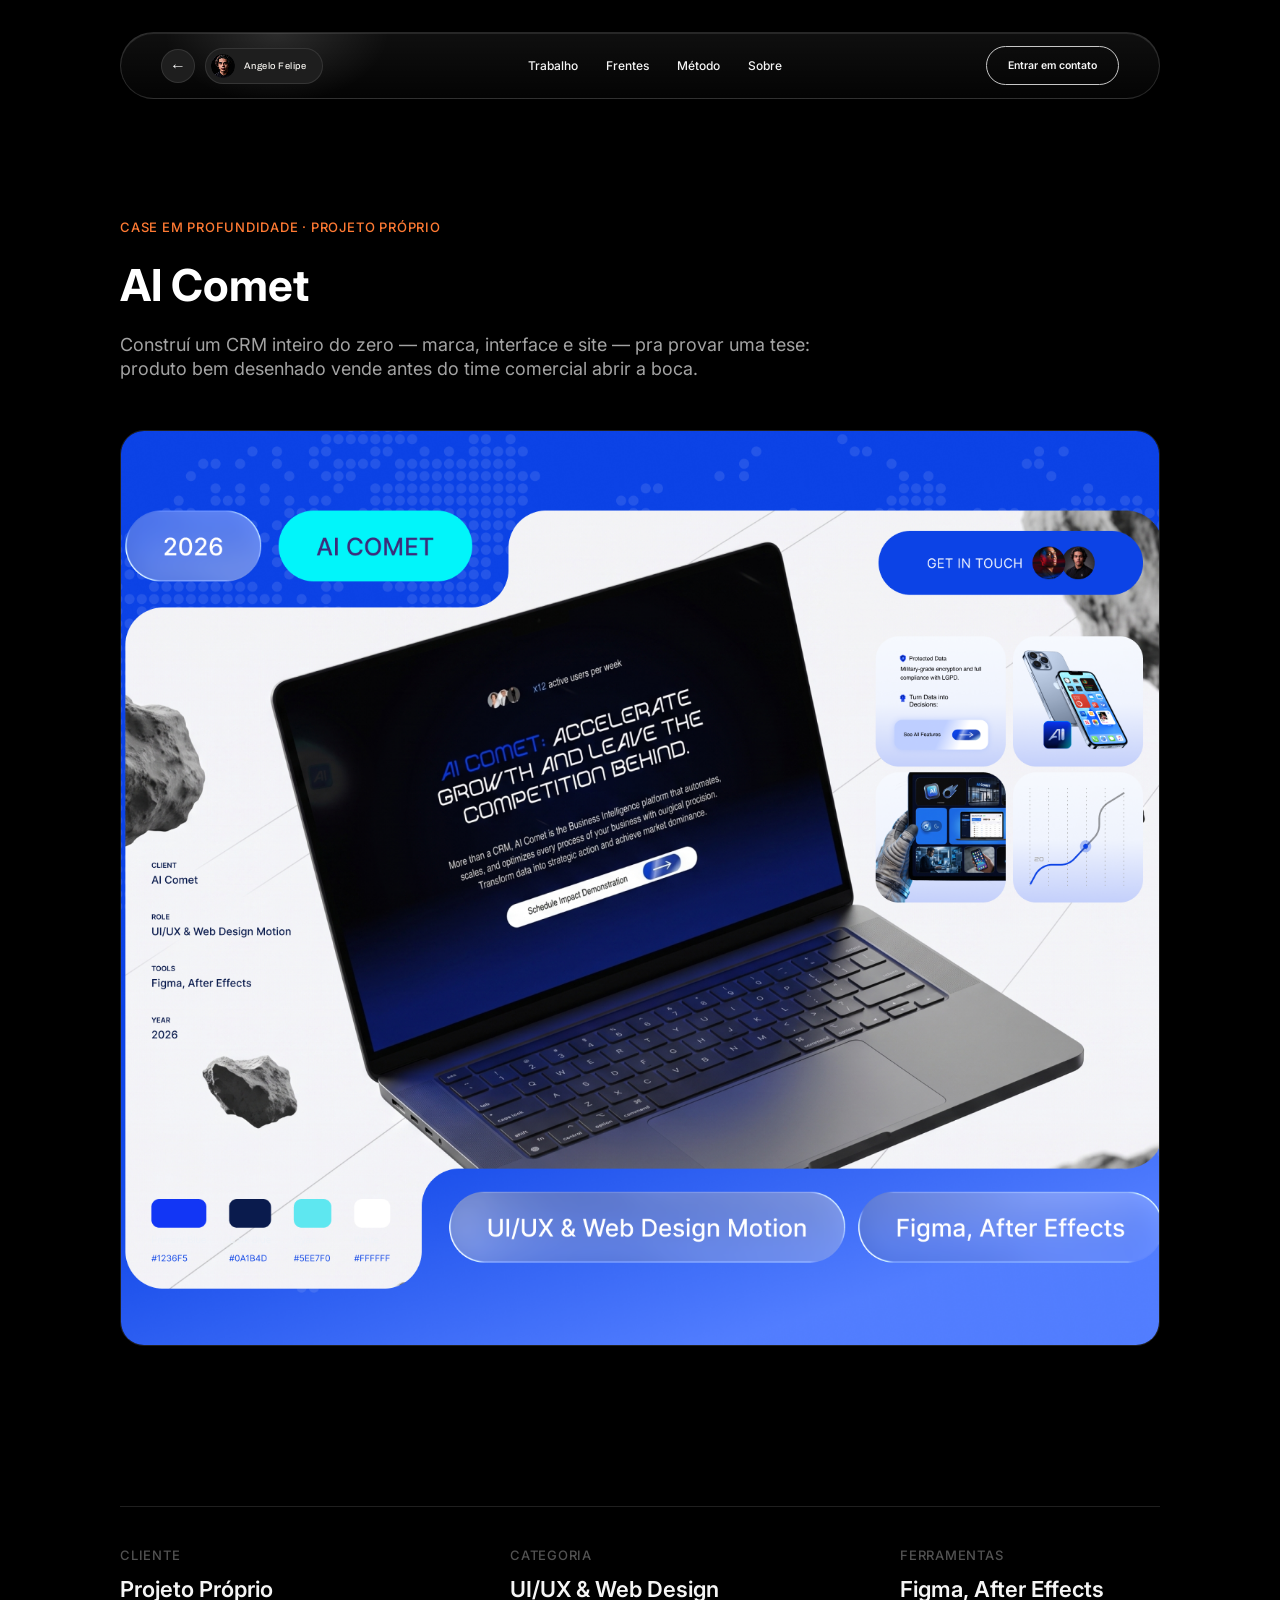
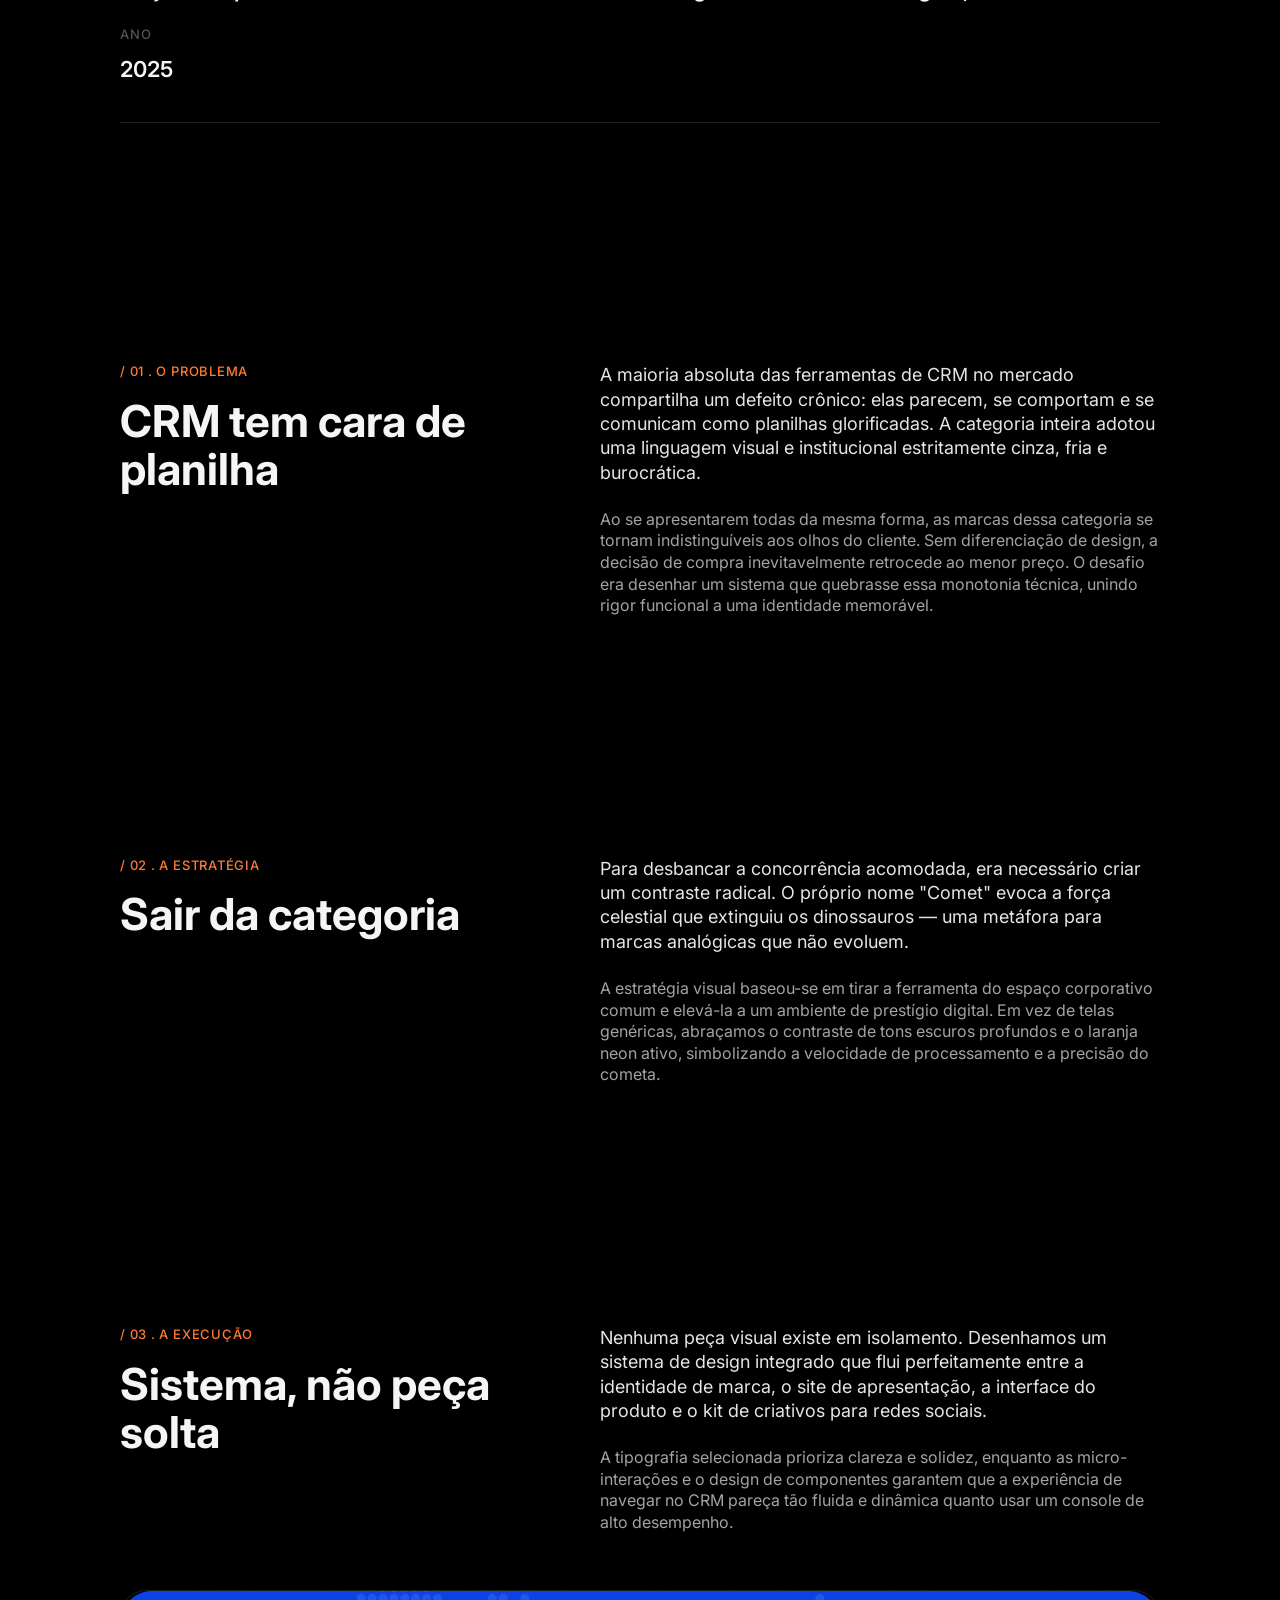
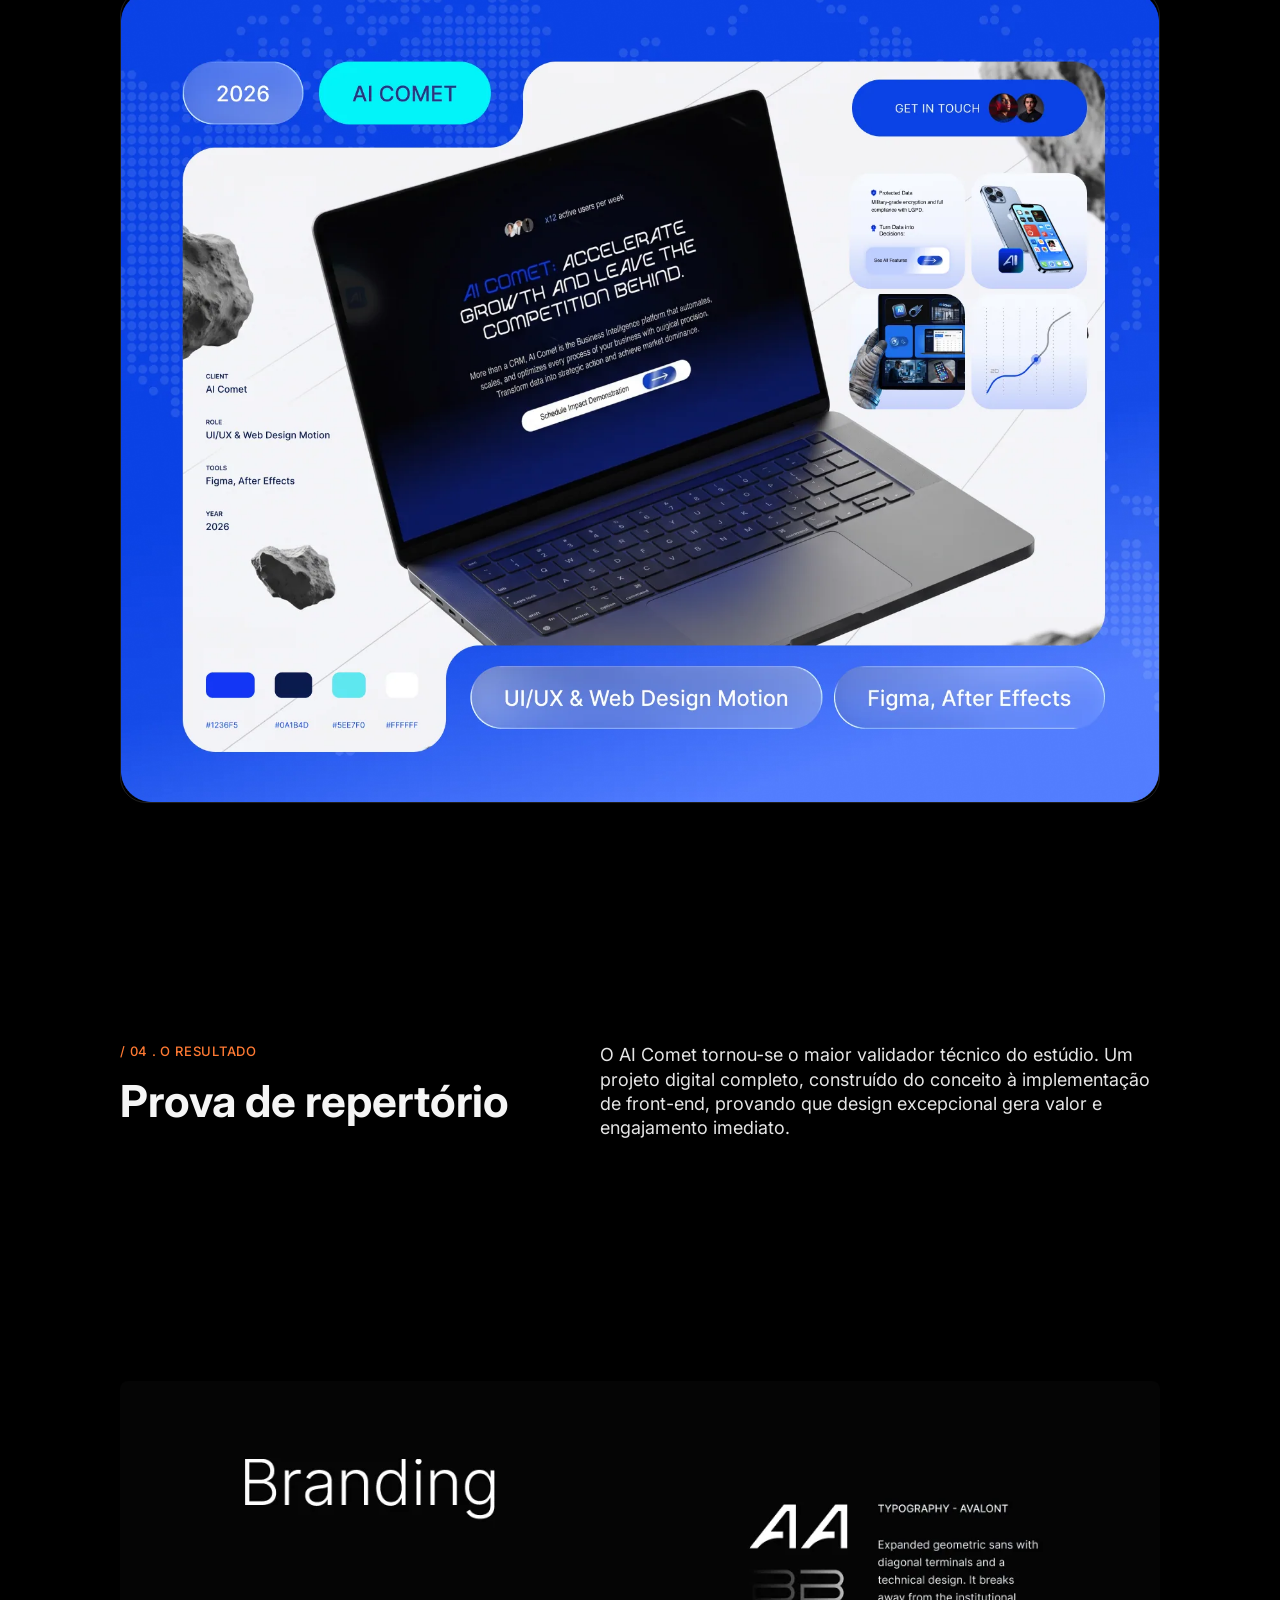
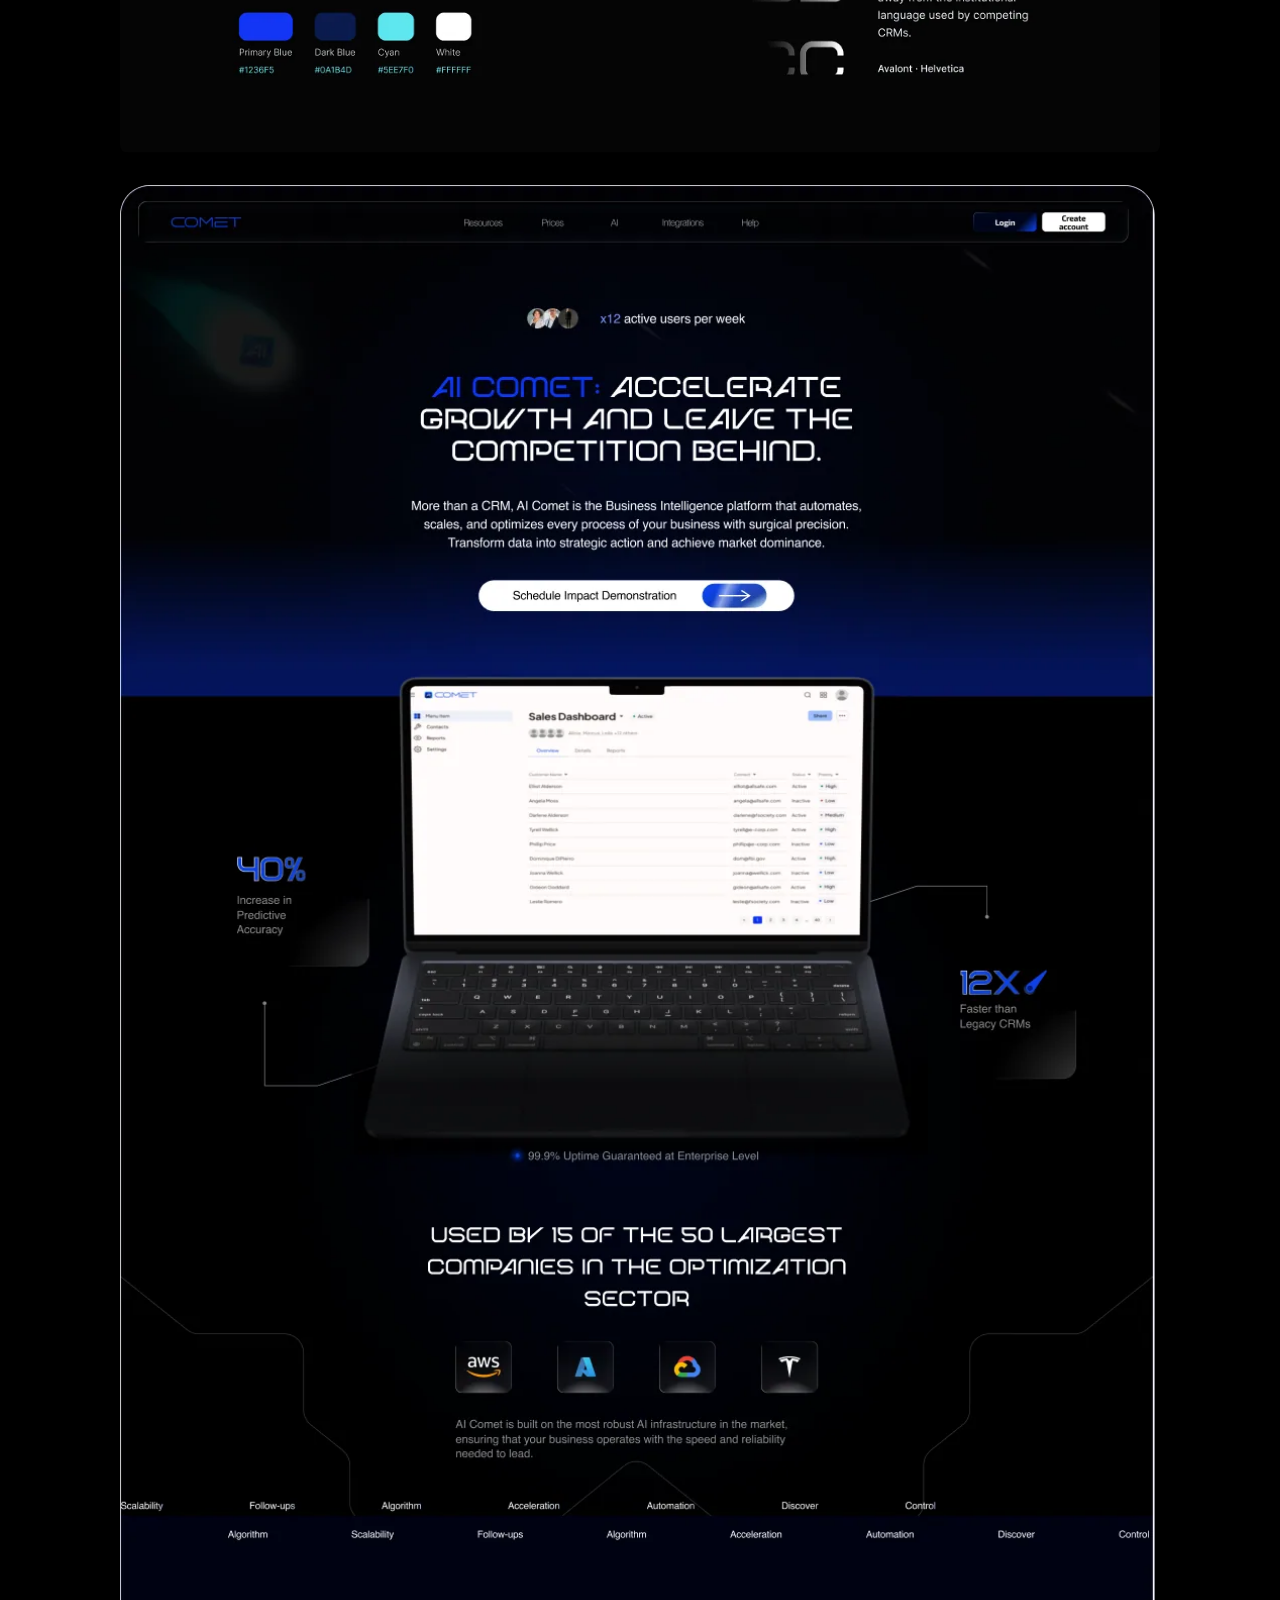
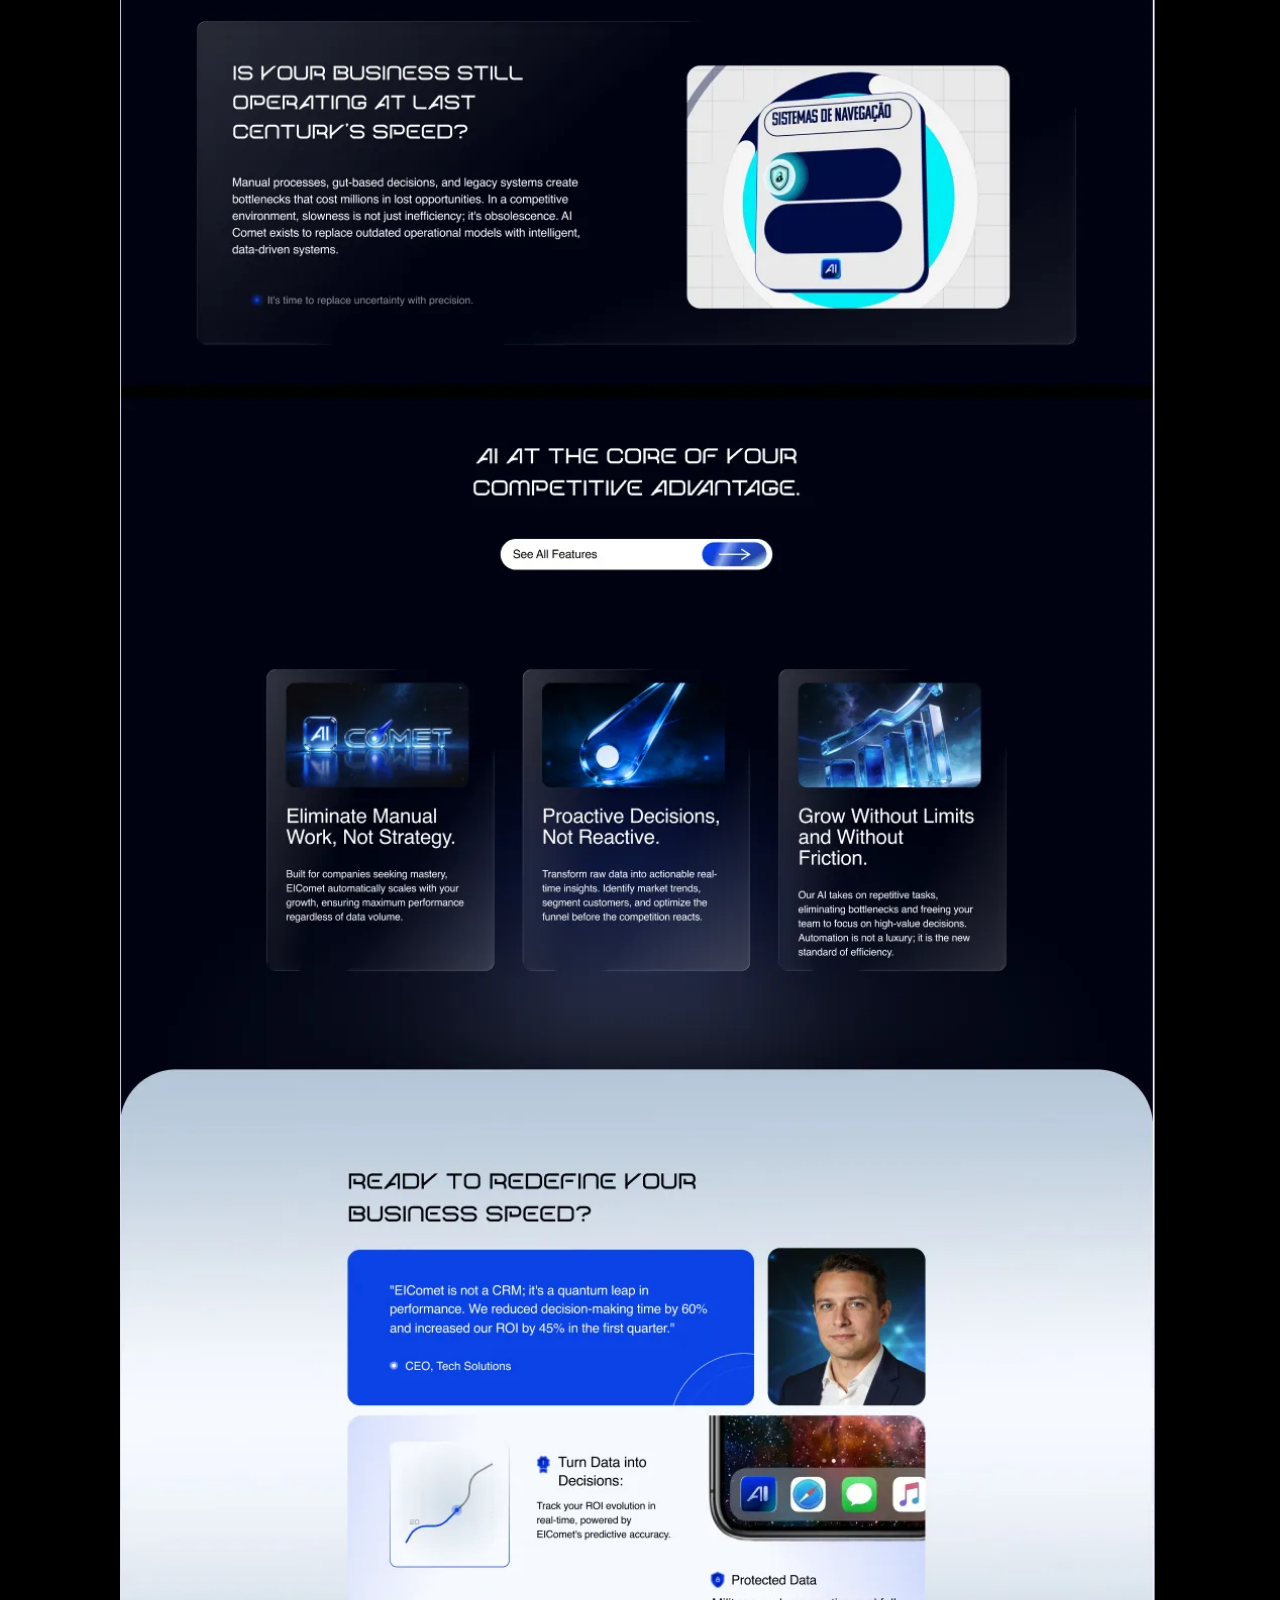
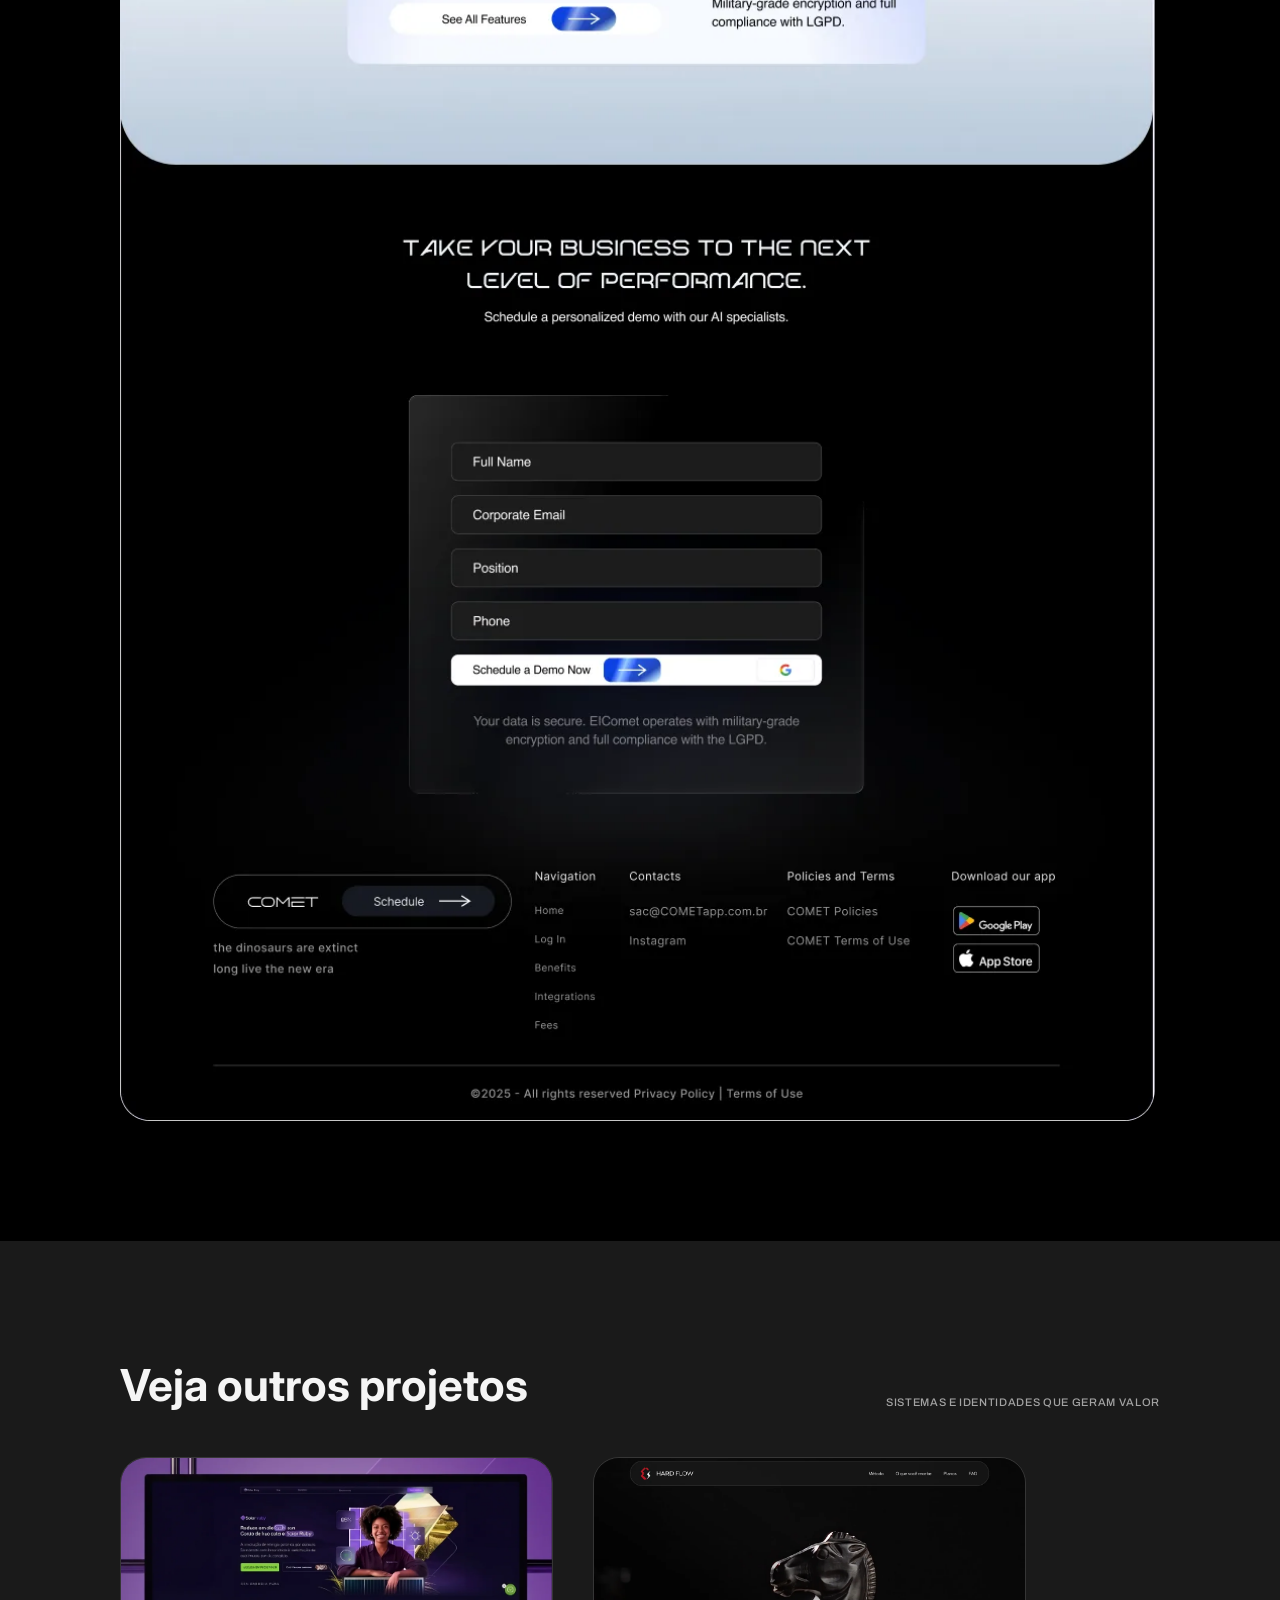
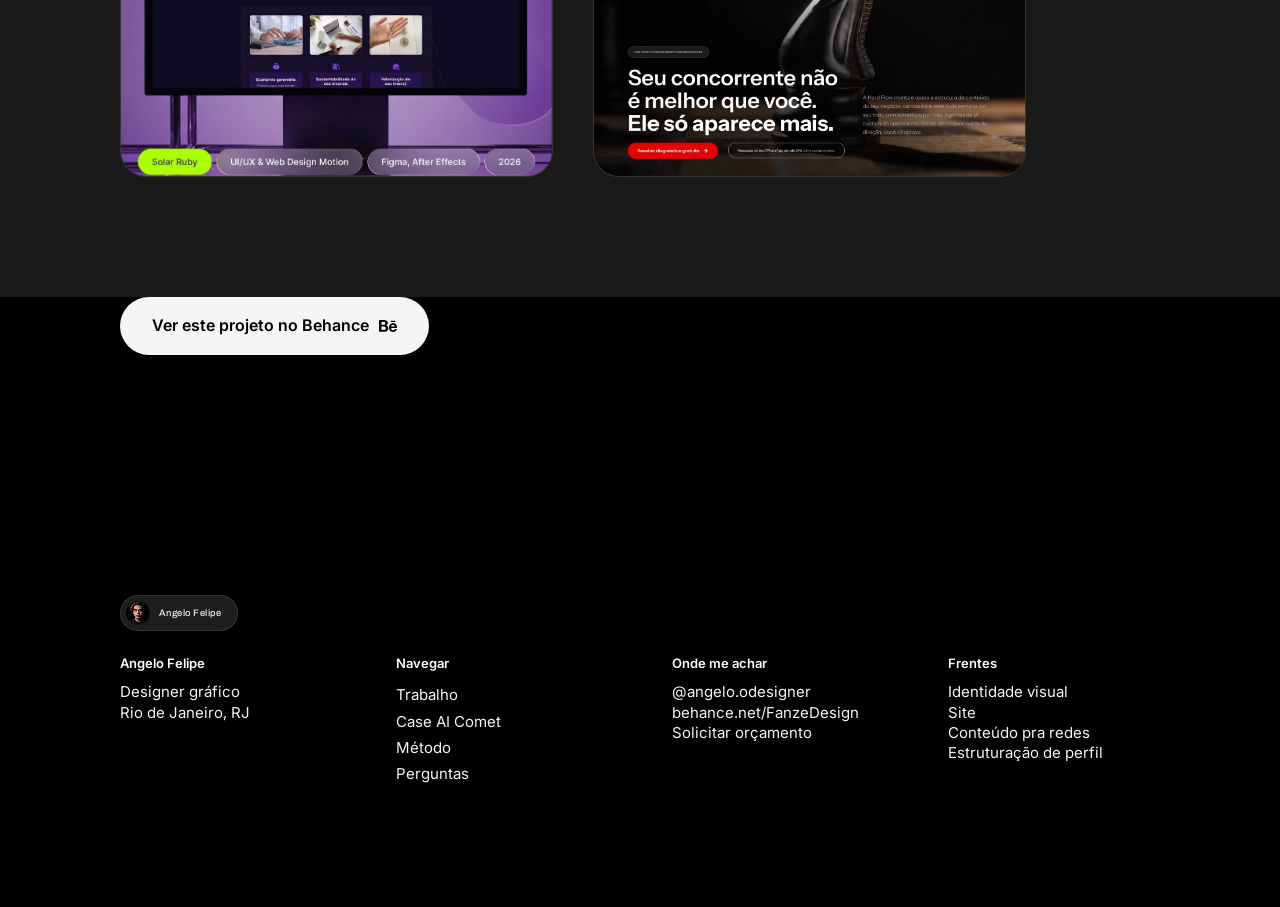
==== commit 50f7f85e: "Corrige a segunda rodada de apontamentos do Lighthouse Bloqueio de renderização (650 ms) A folha do " ====
--- a/case-ai-comet.html
+++ b/case-ai-comet.html
@@ -3,12 +3,15 @@
 <head>
 <meta charset="UTF-8">
 <meta name="viewport" content="width=device-width, initial-scale=1.0">
+<meta name="description" content="Case AI Comet: identidade e landing page para uma marca de tecnologia. Veja o processo, as decisões de design e o resultado final.">
 <title>AI Comet — Case · Angelo Felipe</title>
 <link rel="preconnect" href="https://fonts.googleapis.com">
 <link rel="preconnect" href="https://fonts.gstatic.com" crossorigin>
-<link href="https://fonts.googleapis.com/css2?family=Archivo:wght@400;500;700&family=Inter:wght@400;500;600;700&display=swap" rel="stylesheet">
+<link rel="preload" as="style" href="https://fonts.googleapis.com/css2?family=Archivo:wght@400;500;700&family=Inter:wght@400;500;600;700&display=swap">
+<link rel="stylesheet" href="https://fonts.googleapis.com/css2?family=Archivo:wght@400;500;700&family=Inter:wght@400;500;600;700&display=swap" media="print" onload="this.media=&quot;all&quot;">
+<noscript><link rel="stylesheet" href="https://fonts.googleapis.com/css2?family=Archivo:wght@400;500;700&family=Inter:wght@400;500;600;700&display=swap"></noscript>
 <link href="teste.site/assets/css/case-study.css" rel="stylesheet">
-<link href="teste.site/assets/css/qualifica.css" rel="stylesheet">
+<link rel="stylesheet" href="teste.site/assets/css/qualifica.css" media="print" onload="this.media=&quot;all&quot;">
 <script src="teste.site/assets/js/qualifica.js" defer></script>
 <link href="teste.site/assets/css/animacoes.css" rel="stylesheet">
 <script src="teste.site/assets/js/animacoes.js" defer></script>
@@ -40,6 +43,8 @@
     </nav>
   </div>
 
+  <main id="conteudo">
+
   <!-- HERO -->
   <section class="case-hero">
     <div class="case-hero-head">
@@ -168,6 +173,8 @@
   </section>
 
   <!-- RODAPÉ -->
+  </main>
+
   <footer class="rodape">
     <a class="badge" href="index.html">
       <img loading="lazy" decoding="async" width="24" height="24" src="teste.site/assets/img/Imagens-Angelo.site/Badge/avatar.png.png" alt="Angelo Felipe">
--- a/teste.site/assets/css/animacoes.css
+++ b/teste.site/assets/css/animacoes.css
@@ -650,3 +650,56 @@
   .rota{ right: 44px; }
   .entregue{ font-size: 14px; margin-top: -27px; right: 12px; }
 }
+
+/* ==========================================================================
+   9. CONTRASTE E ÁREA DE TOQUE
+
+   Correções apontadas pelo Lighthouse. Ficam aqui, no fim da folha, pra
+   não se perderem no meio do CSS de cada dobra.
+   ========================================================================== */
+
+/* ---------- contraste ----------
+   O #737373 dava 4,43:1 sobre o preto e 4,35:1 sobre o cinza claro dos
+   cartões — os dois abaixo do mínimo de 4,5:1 pra texto pequeno. São
+   ajustes de poucos tons: o cinza continua discreto, só deixa de sumir. */
+.numero p,
+.proj-header p,
+.proj-tags{ color: #7d7d7d; }          /* sobre fundo escuro: 5,0:1 */
+
+.etapa-numero{ color: #6a6a6a; }        /* sobre o cartão claro: 5,2:1 */
+
+/* o marquee era o pior caso da página: 2,69:1 */
+.sobre-marquee span{ color: #7d7d7d; }
+
+/* ---------- área de toque ----------
+   Os links tinham 15 a 19px de altura clicável. O mínimo recomendado é
+   24px. O padding cresce só a área sensível ao toque — a posição do texto
+   na tela não muda, porque em todos esses casos o container é flex e
+   centraliza o conteúdo. */
+.nav-links a{ padding-block: 5px; }
+
+.rodape-col a,
+.rodape-col li a{ display: inline-block; padding-block: 3px; }
+
+.proj-link{ padding-block: 3px; }
+
+/* ---------- foco visível ----------
+   Navegação por teclado precisa de um indicador. O padrão do Chrome é um
+   anel azul que não existe na identidade; este é o mesmo laranja da marca
+   e aparece só pra quem está de fato navegando pelo teclado. */
+:focus-visible{
+  outline: 2px solid var(--laranja-500);
+  outline-offset: 3px;
+  border-radius: 4px;
+}
+
+/* os ícones sociais do rodapé são desenhos de 20px: a área clicável
+   acompanhava o desenho e ficava abaixo dos 24px mínimos. O flex cresce
+   só a área sensível, o ícone continua do mesmo tamanho no centro. */
+.rodape-social a{
+  display: inline-flex;
+  align-items: center;
+  justify-content: center;
+  min-width: 32px;
+  min-height: 32px;
+}
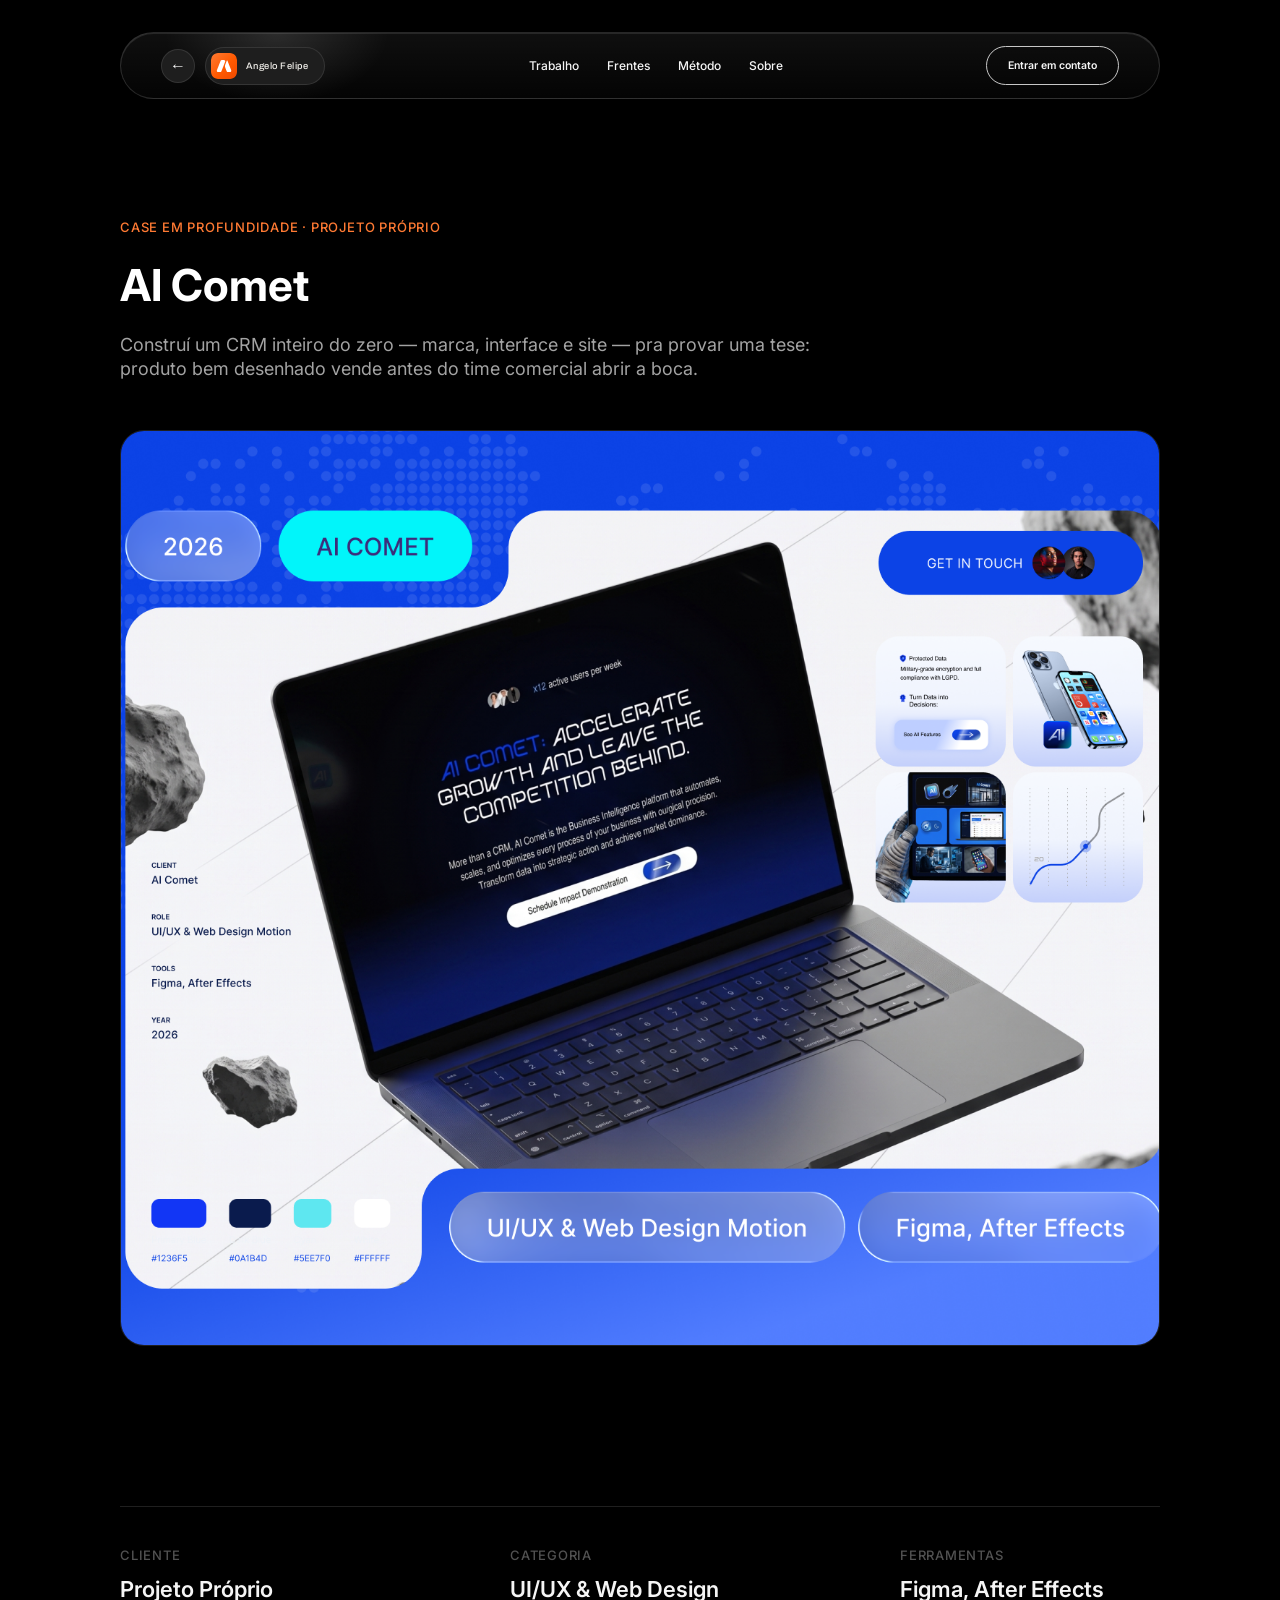
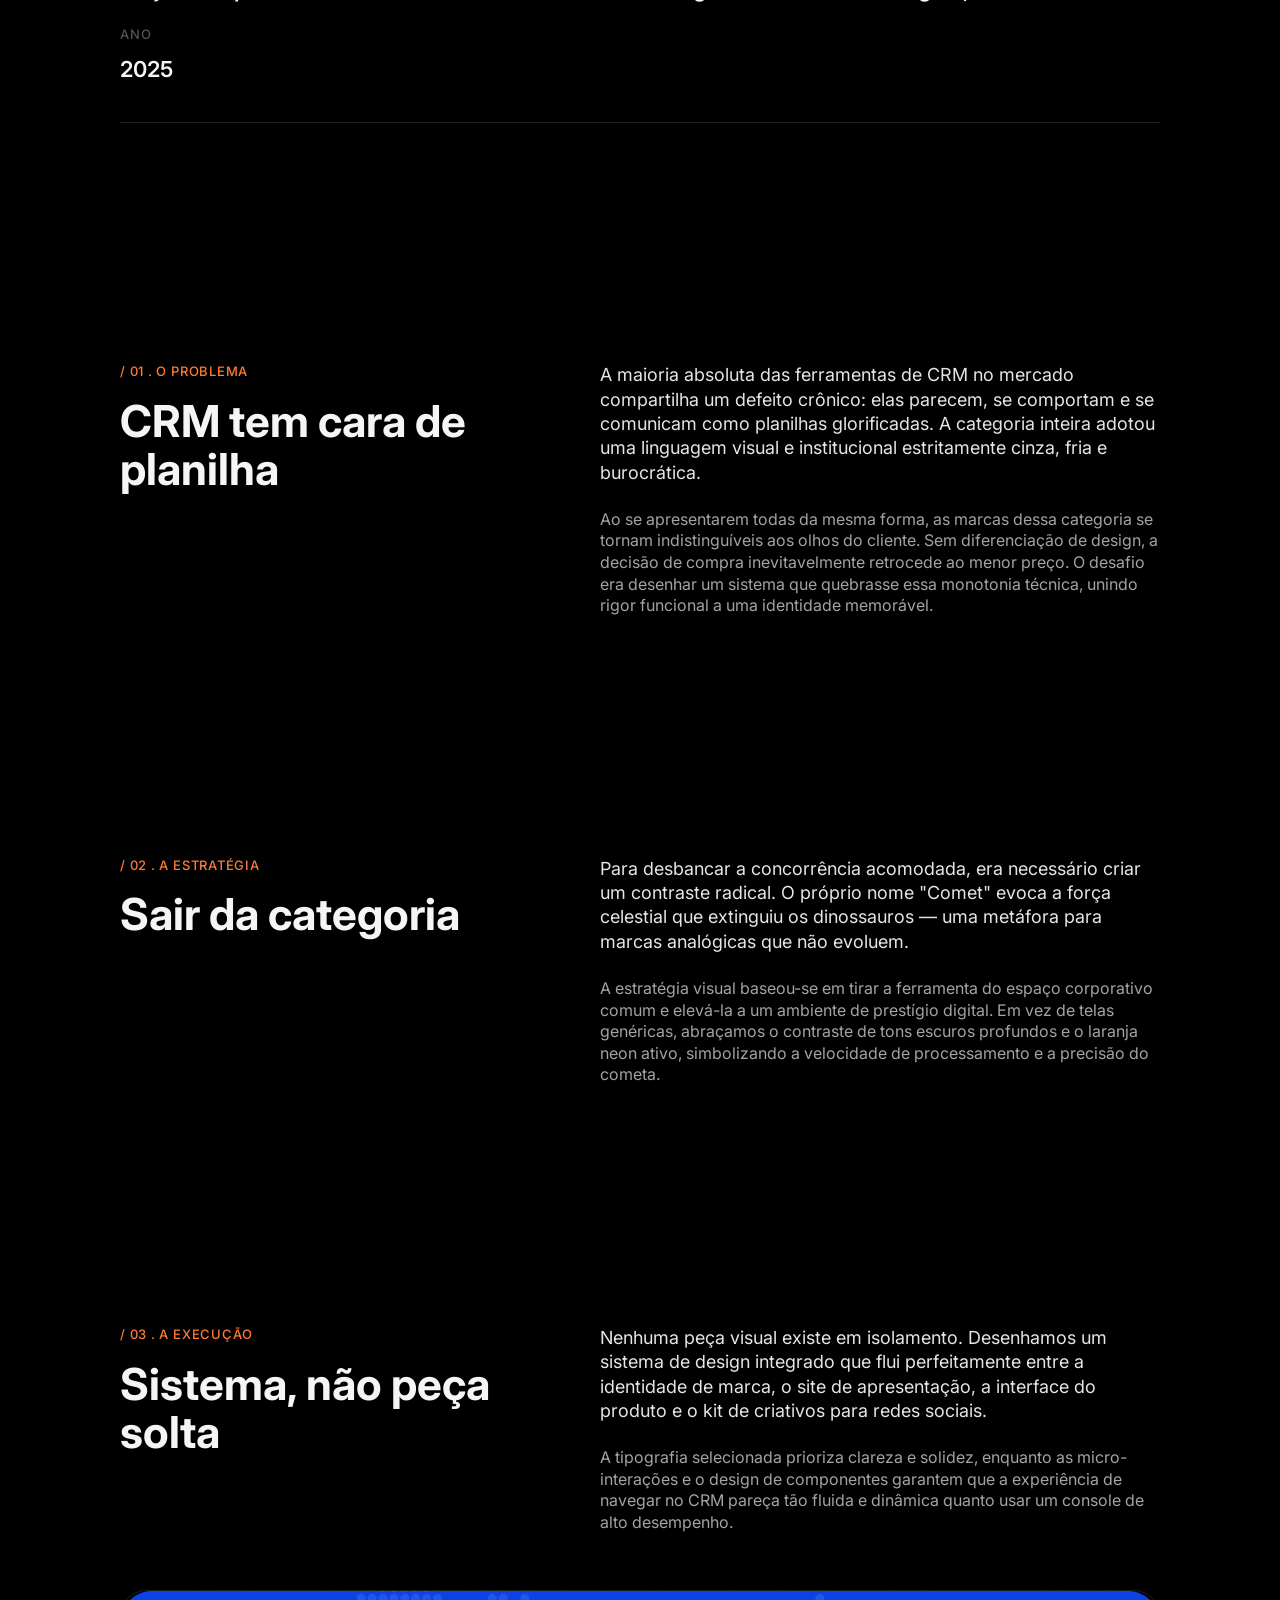
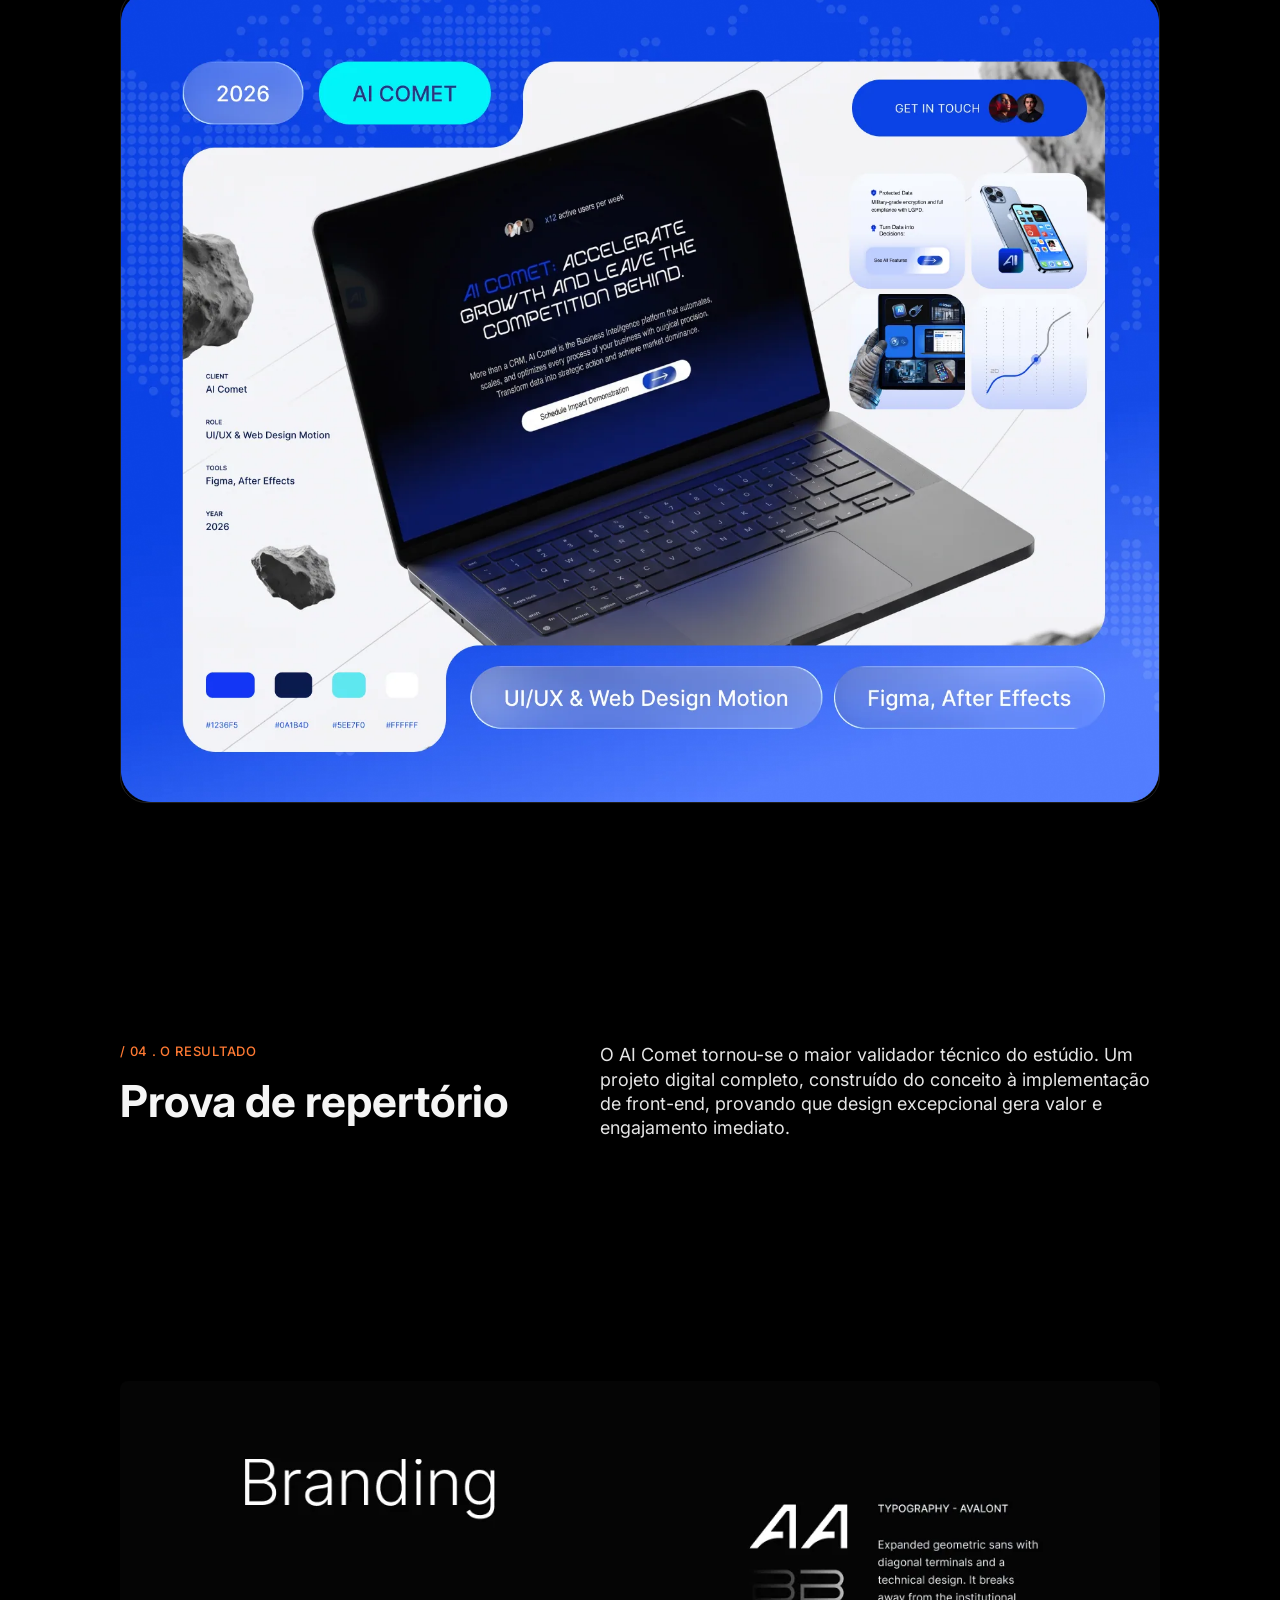
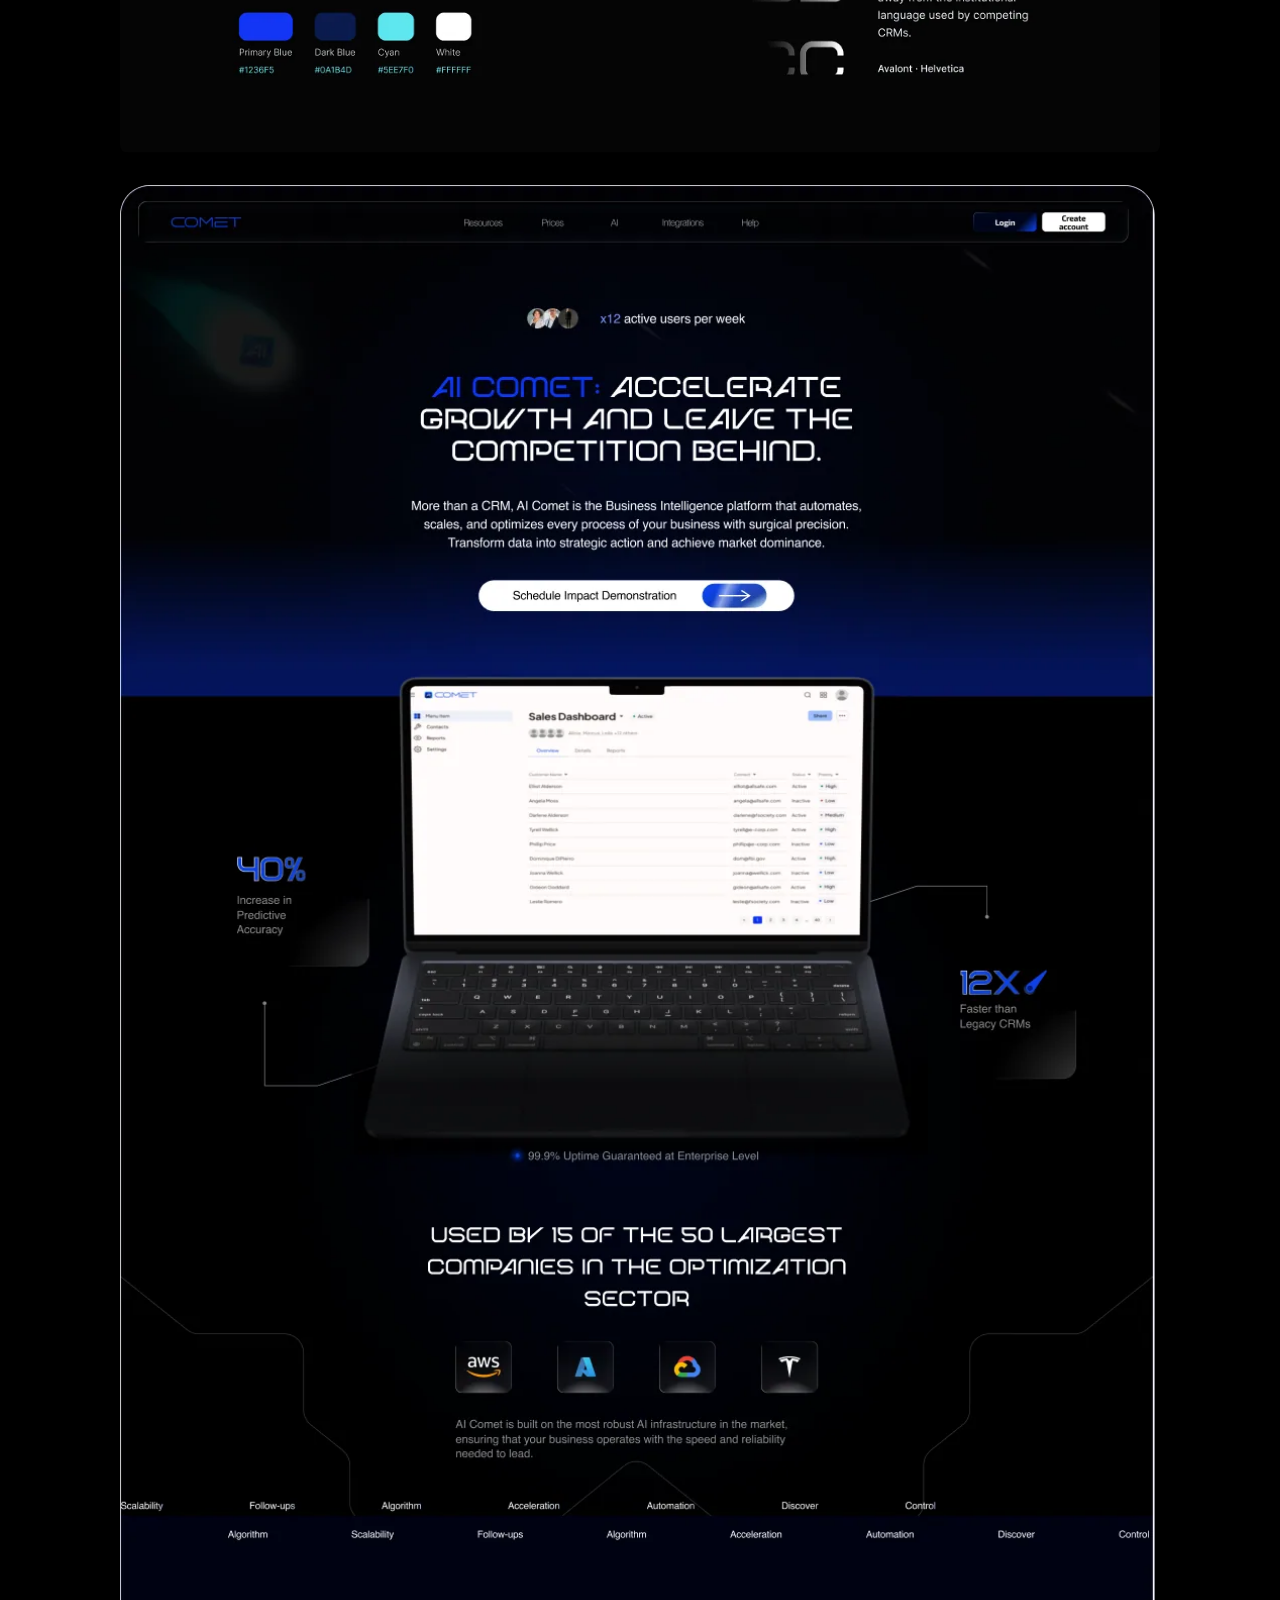
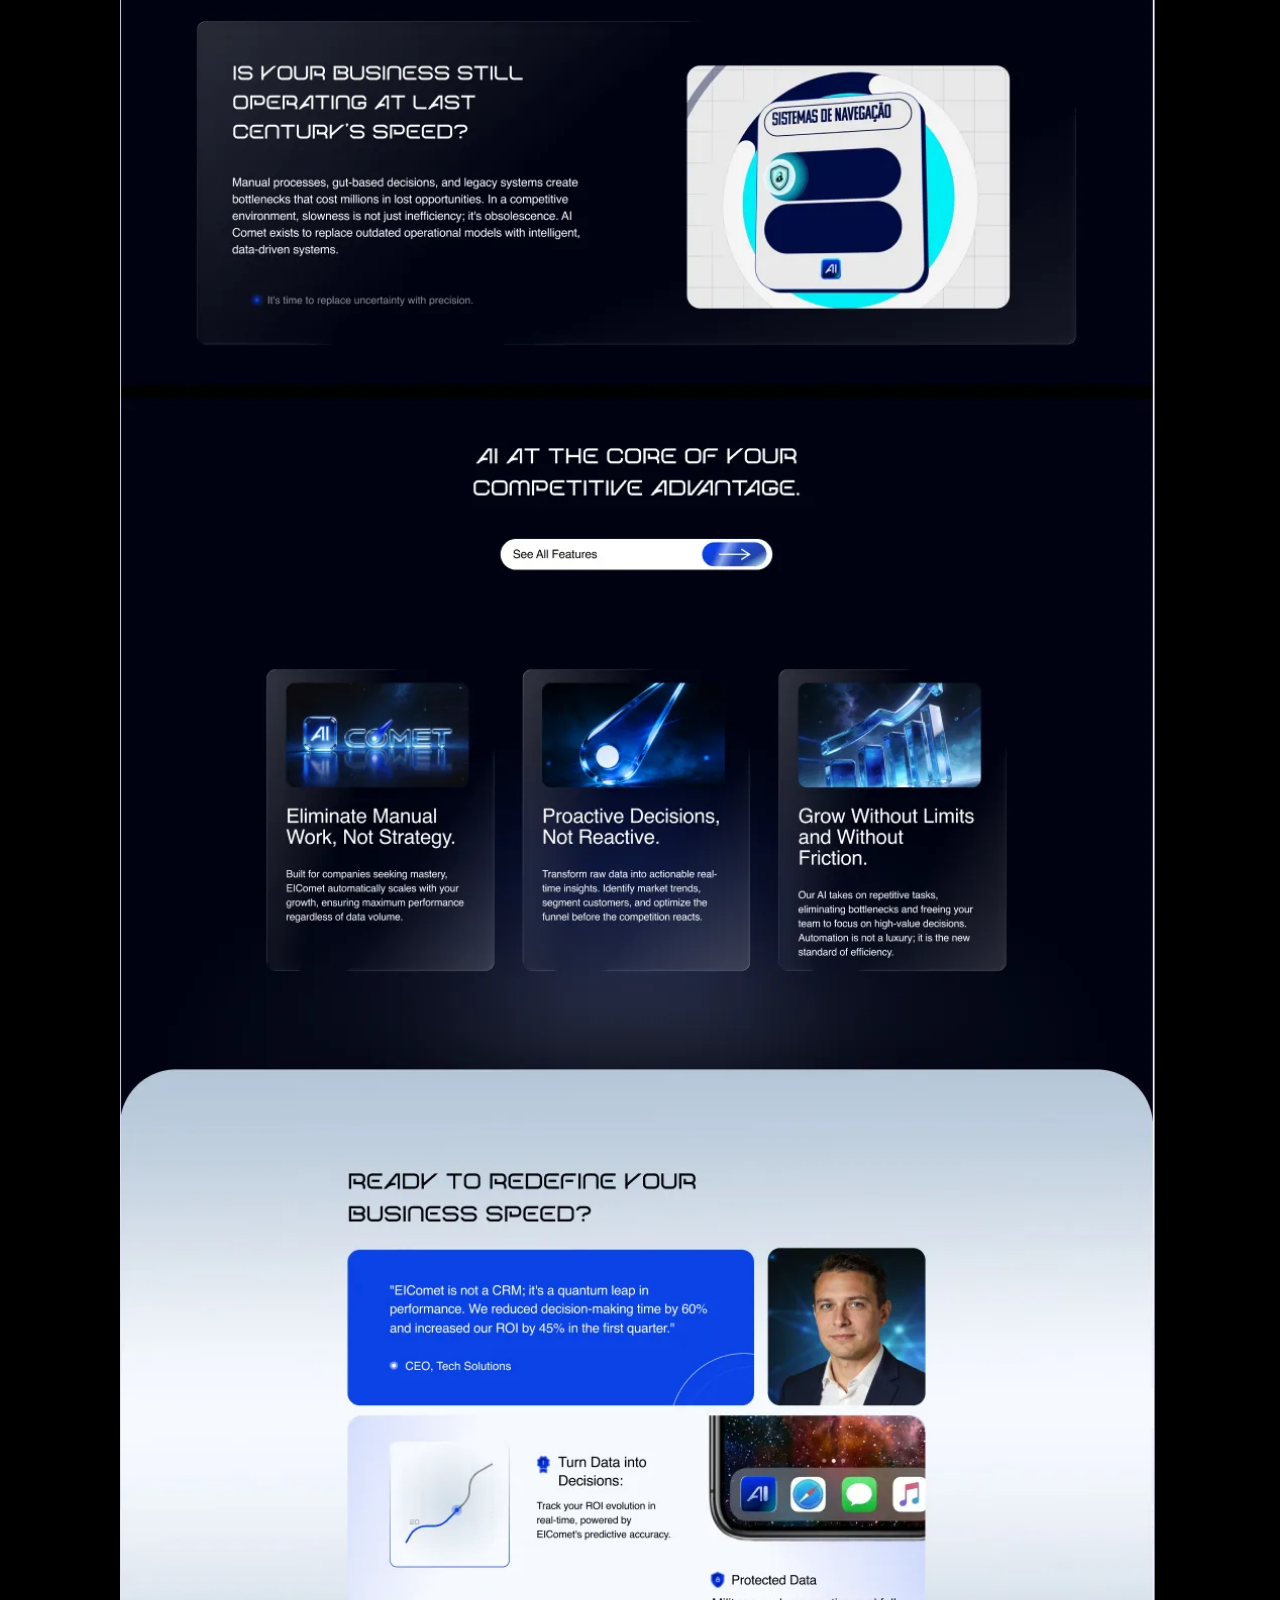
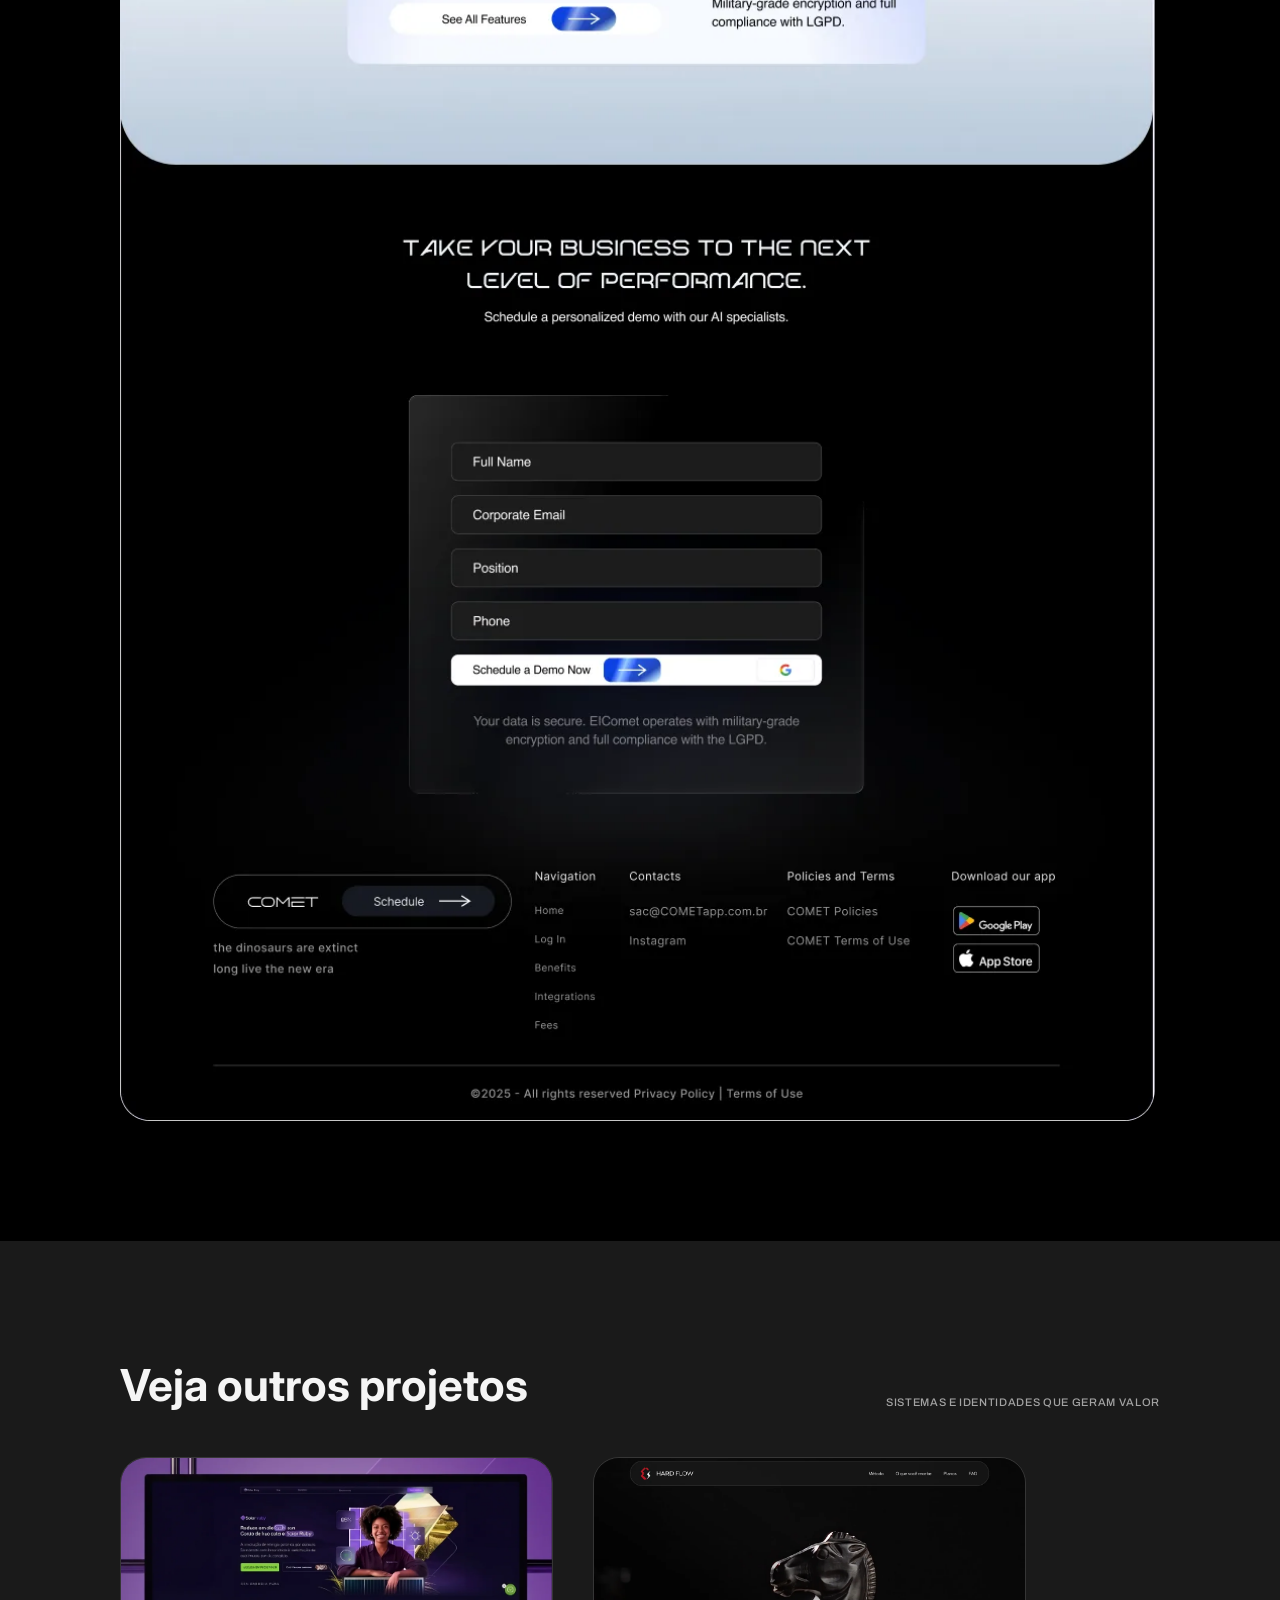
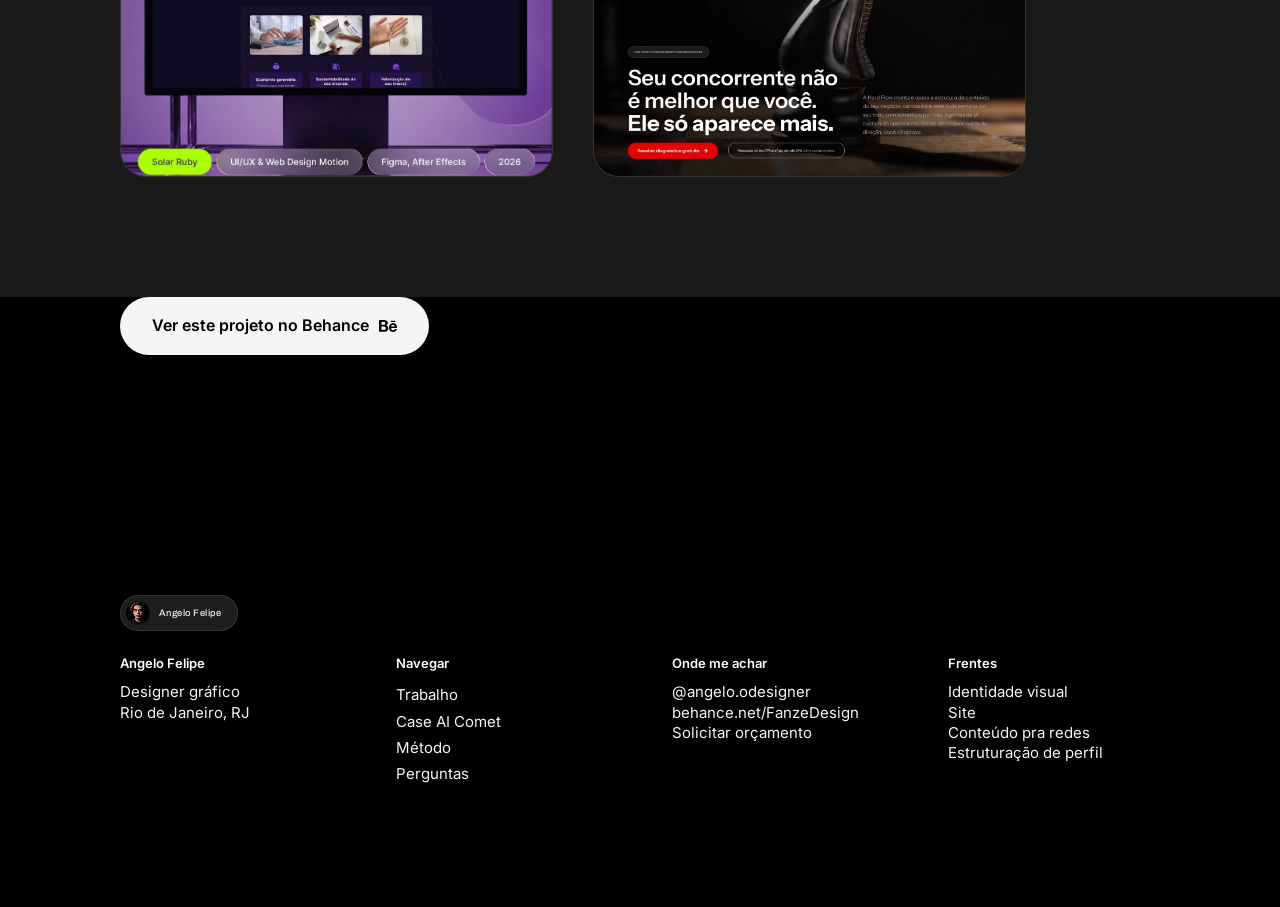
==== commit 7f90a75a: "Coloca o ícone da marca no navbar Refeito em SVG a partir do próprio "A" do logotipo (os dois traços" ====
--- a/case-ai-comet.html
+++ b/case-ai-comet.html
@@ -25,7 +25,7 @@
           <span class="arrow">←</span>
         </button>
         <a class="badge" href="index.html">
-          <img loading="lazy" decoding="async" width="24" height="24" src="teste.site/assets/img/Imagens-Angelo.site/Badge/avatar.png.png" alt="Angelo Felipe">
+          <img class="badge-icone" width="24" height="24" decoding="async" src="teste.site/assets/Icons/Icons-Angelo.site/icone-a.svg" alt="Angelo Felipe">
           <span>Angelo Felipe</span>
         </a>
       </div>
--- a/teste.site/assets/css/animacoes.css
+++ b/teste.site/assets/css/animacoes.css
@@ -703,3 +703,12 @@
   min-width: 32px;
   min-height: 32px;
 }
+
+/* ---------- ícone da marca no navbar ----------
+   O badge trazia uma foto redonda; o ícone é um quadrado arredondado, então
+   ele não pode herdar o border-radius de 50% que arredondava a foto. */
+.badge .badge-icone{
+  width: 26px;
+  height: 26px;
+  border-radius: 7px;
+}
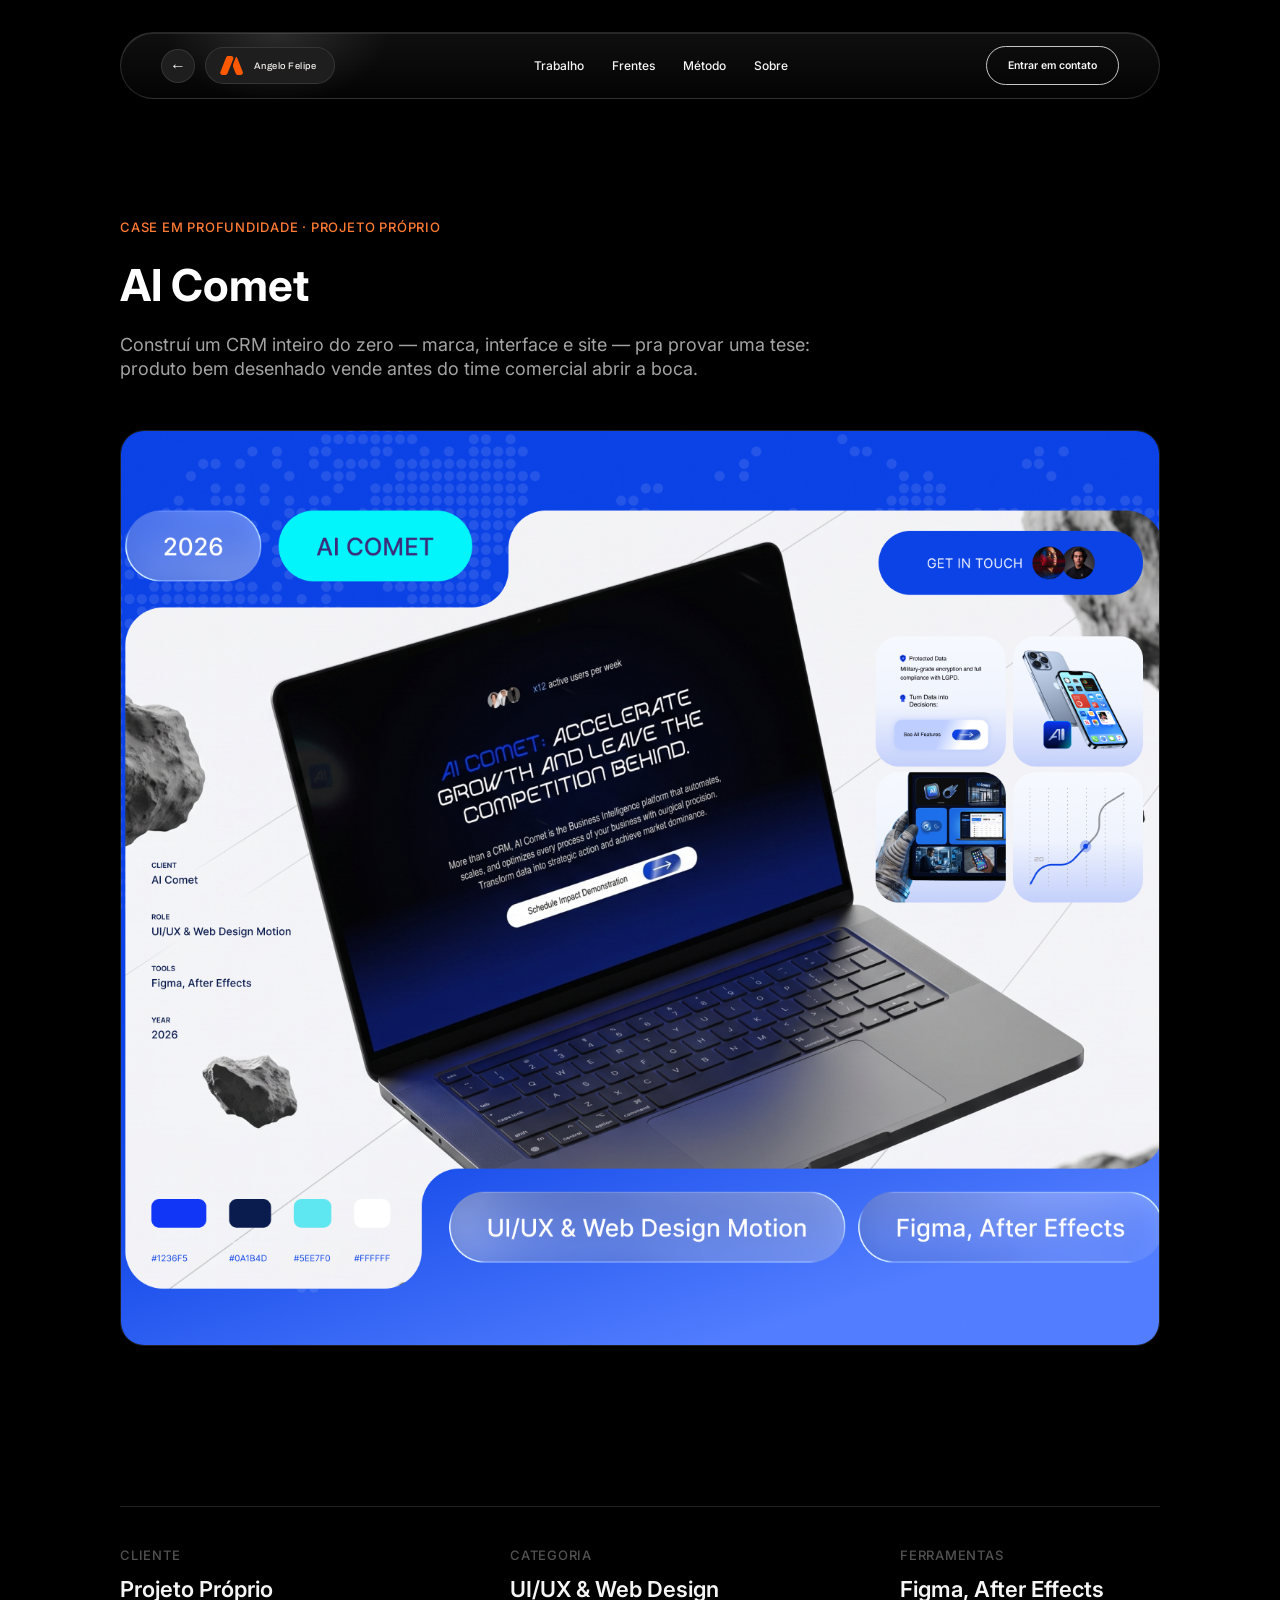
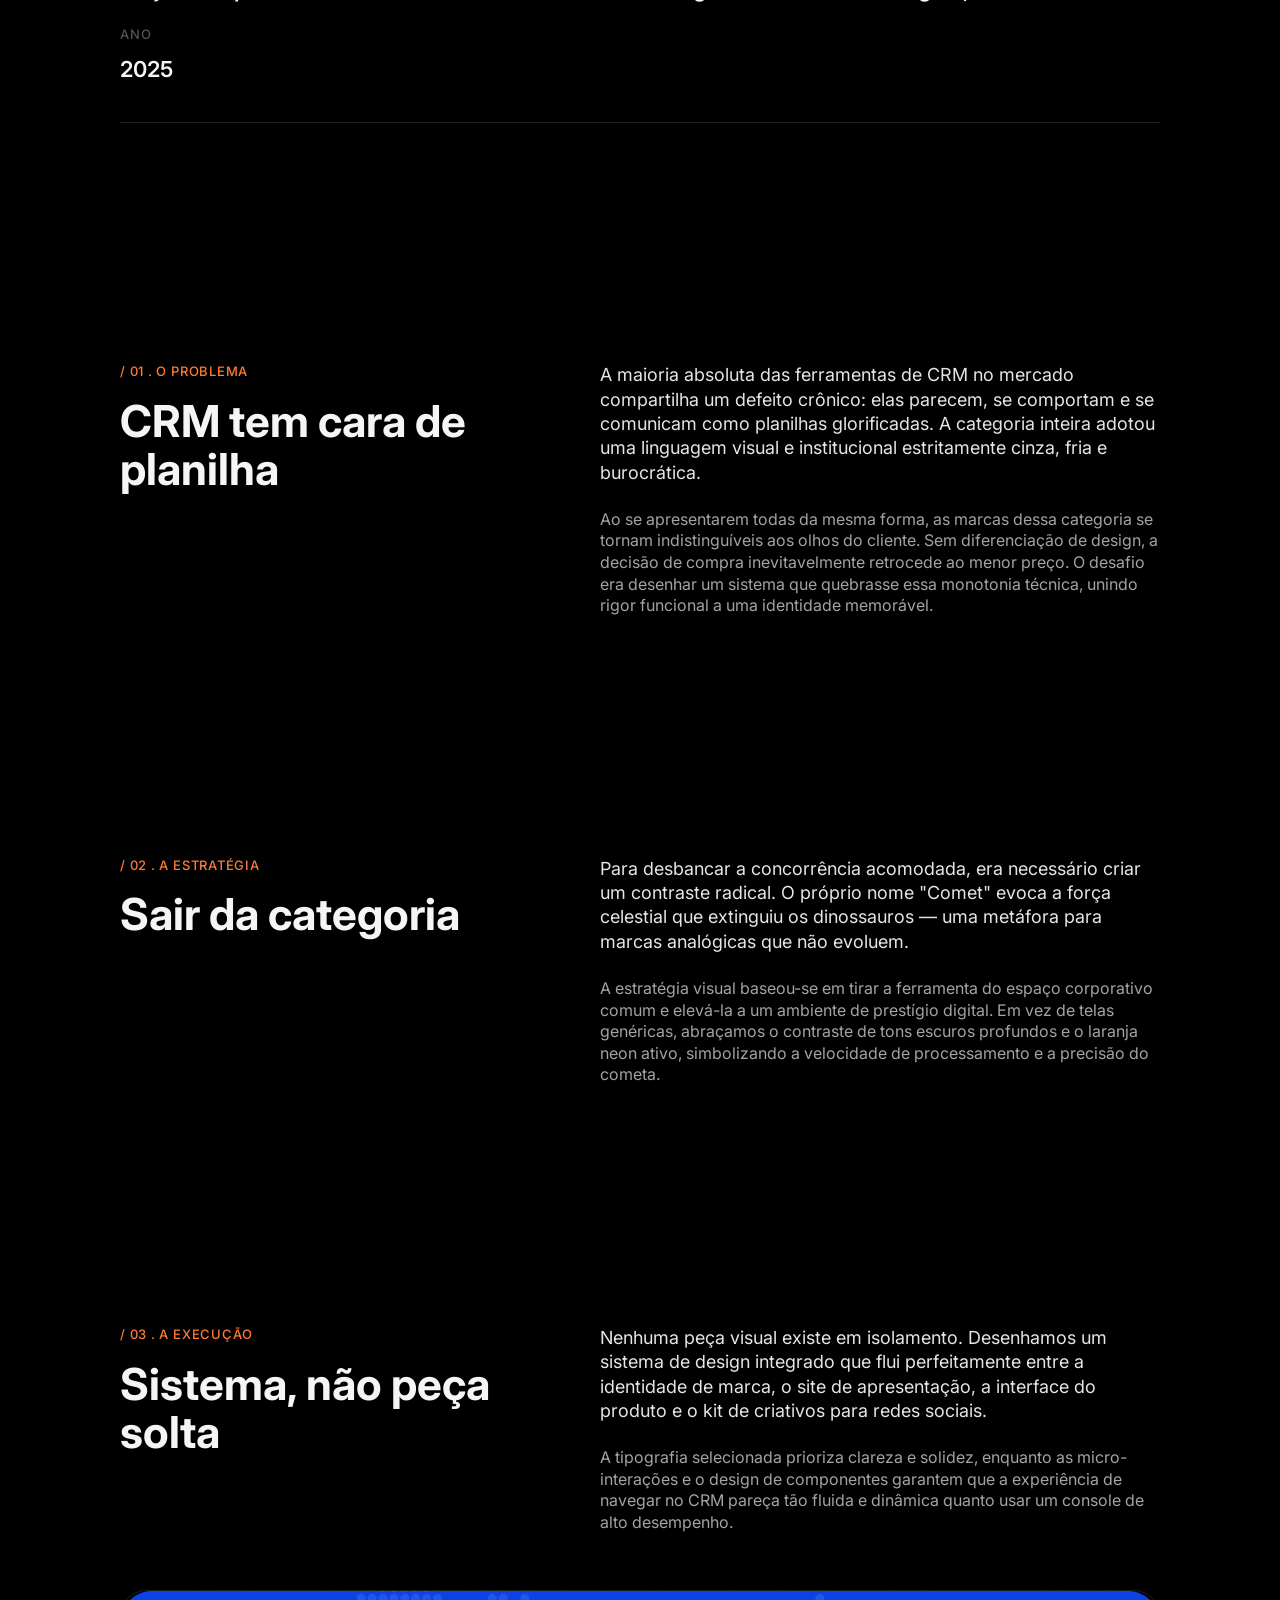
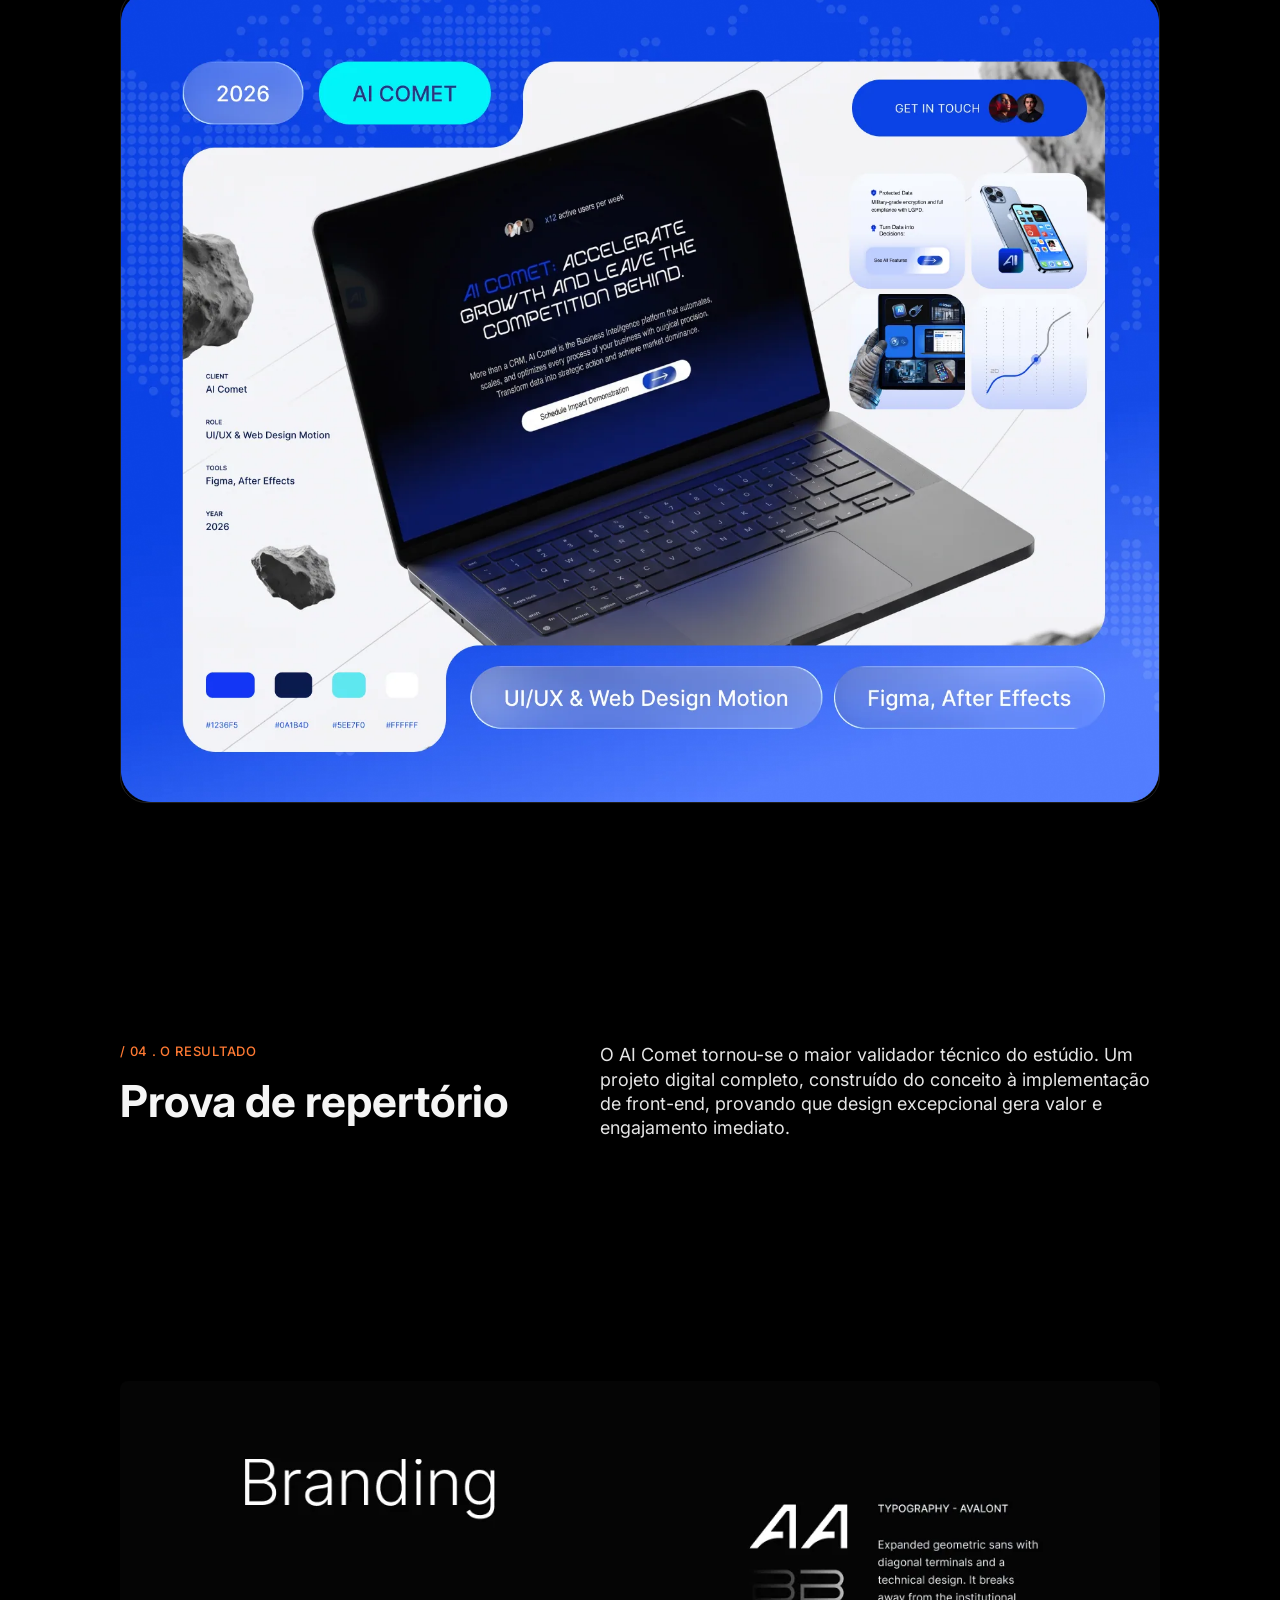
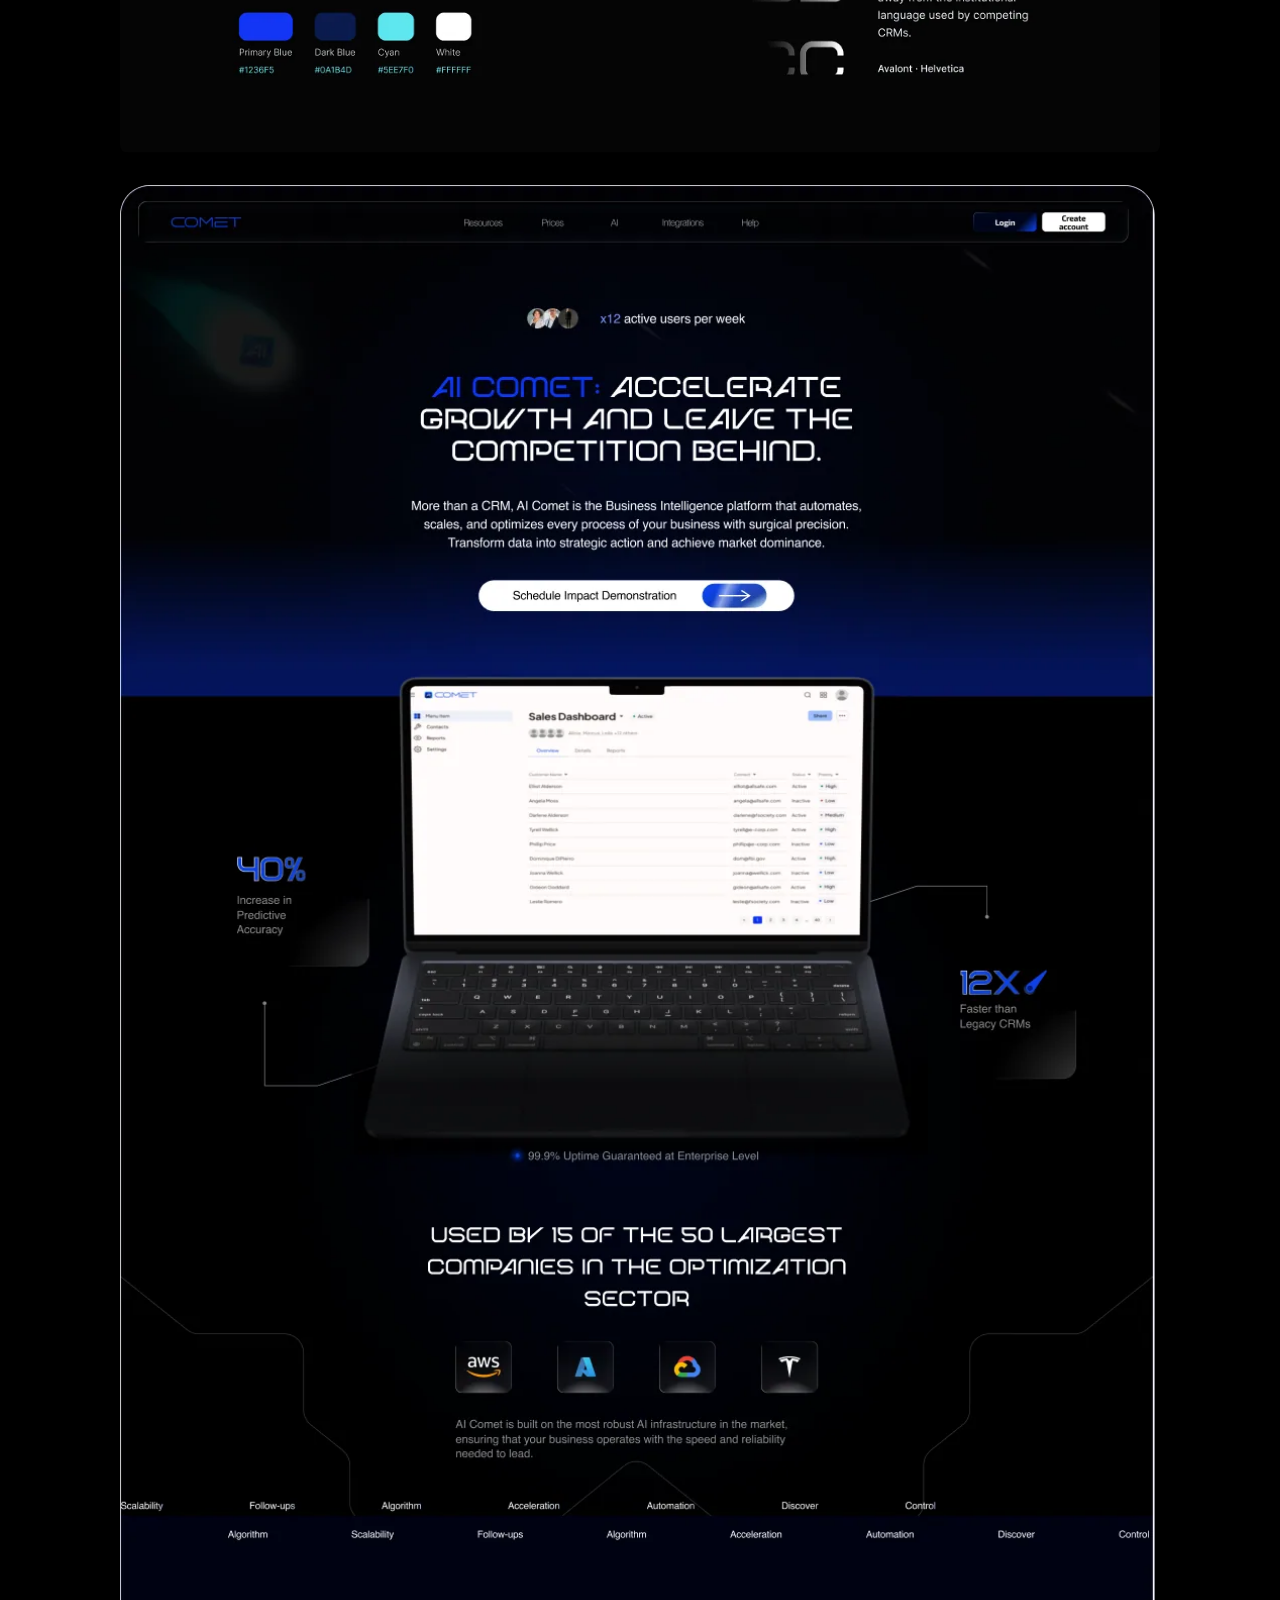
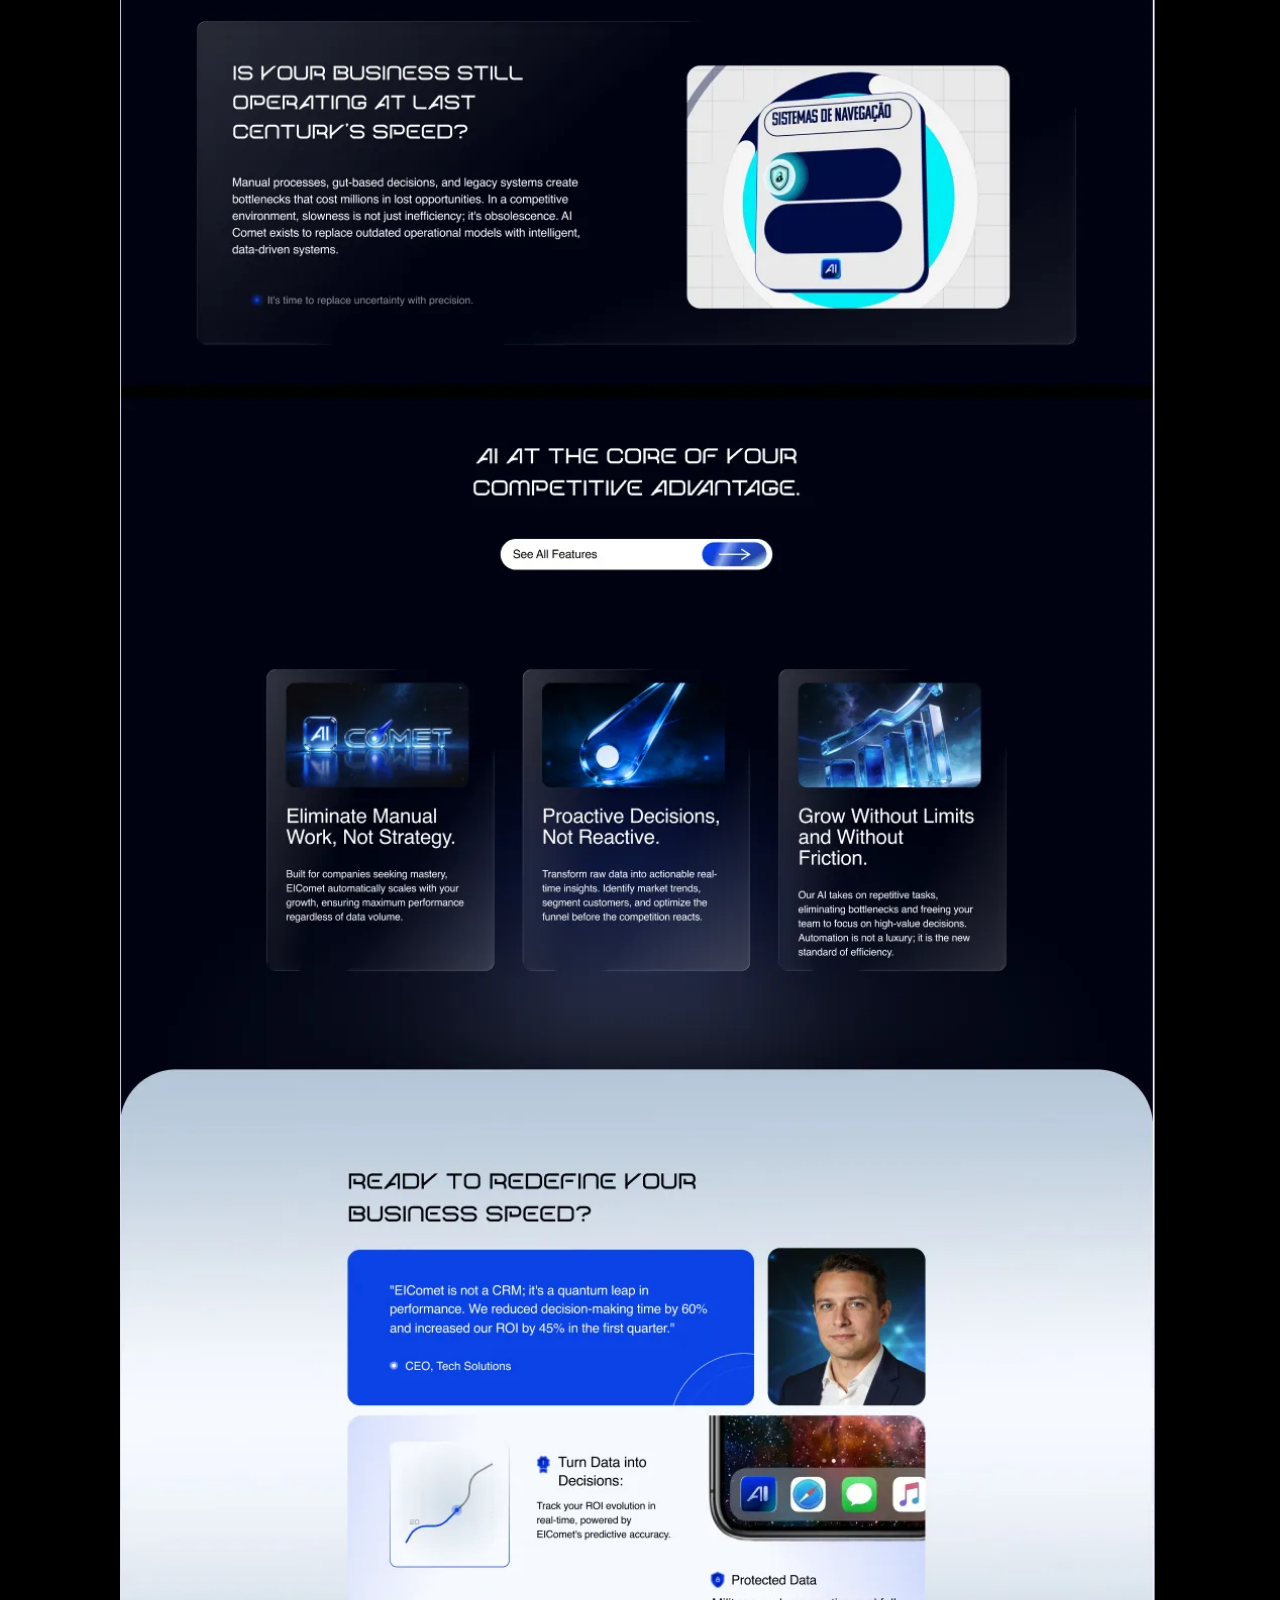
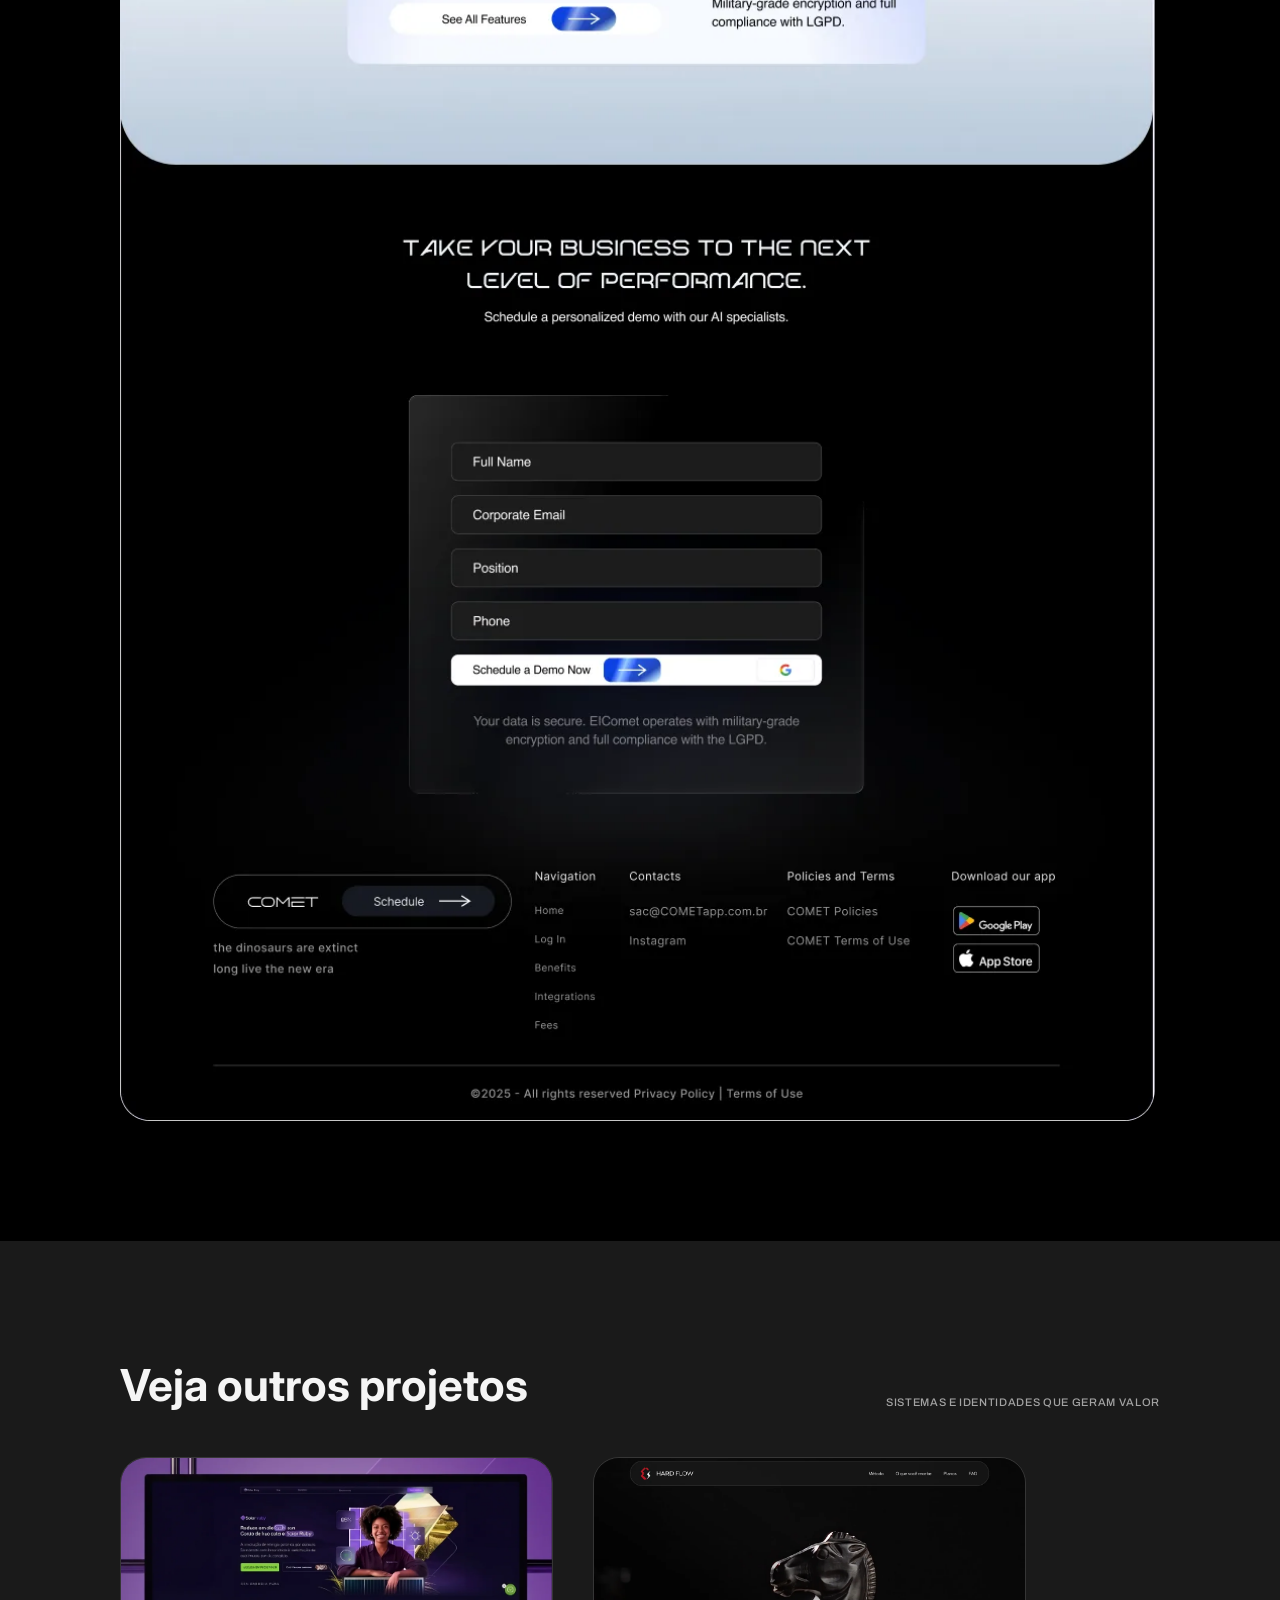
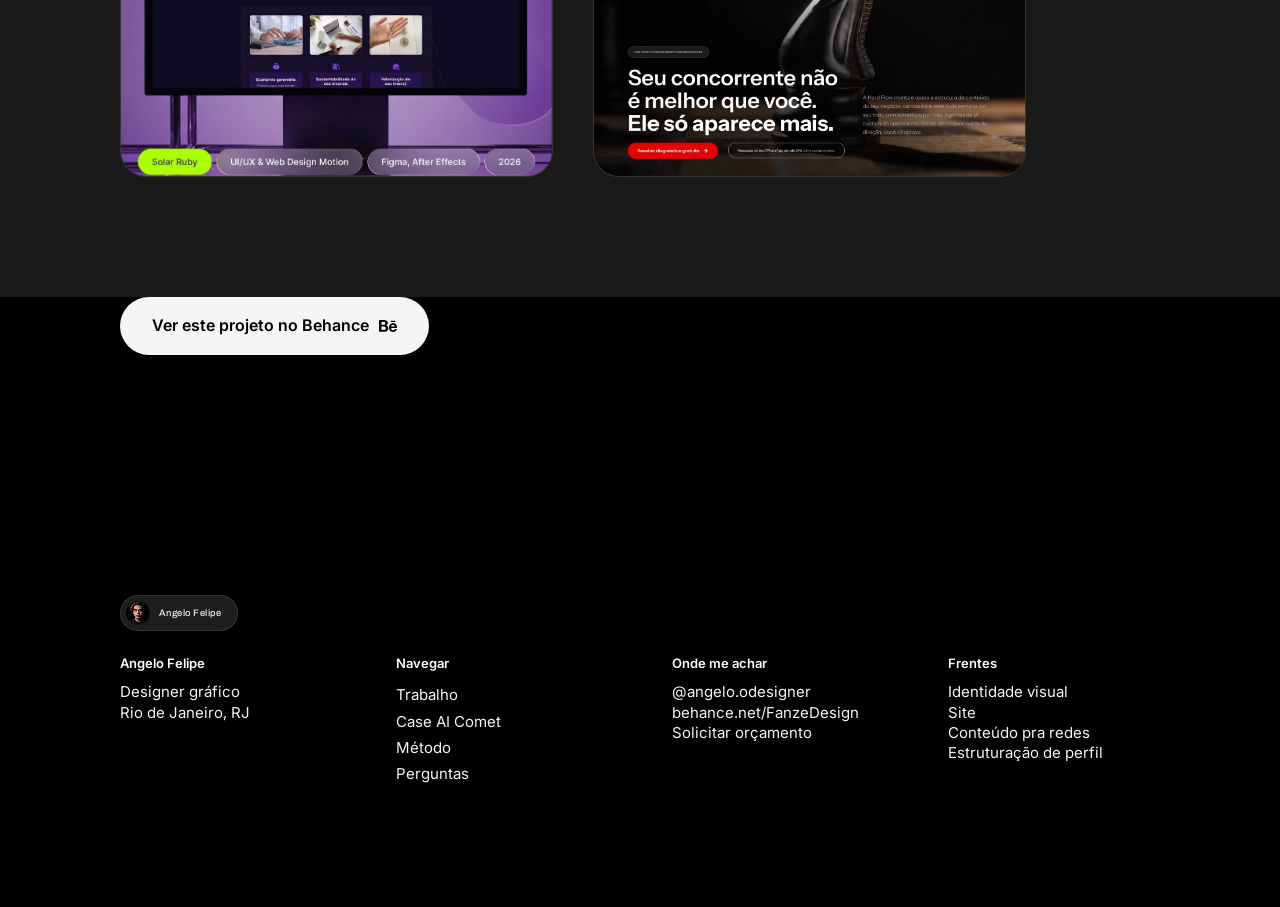
==== commit ecf4994b: "Troca a marca do navbar pela versão plana e dá respiro na pílula O navbar recebeu a versão de app (q" ====
--- a/case-ai-comet.html
+++ b/case-ai-comet.html
@@ -25,7 +25,7 @@
           <span class="arrow">←</span>
         </button>
         <a class="badge" href="index.html">
-          <img class="badge-icone" width="24" height="24" decoding="async" src="teste.site/assets/Icons/Icons-Angelo.site/icone-a.svg" alt="Angelo Felipe">
+          <img class="badge-icone" width="41" height="34" decoding="async" src="teste.site/assets/Icons/Icons-Angelo.site/marca-a.svg" alt="Angelo Felipe">
           <span>Angelo Felipe</span>
         </a>
       </div>
--- a/teste.site/assets/css/animacoes.css
+++ b/teste.site/assets/css/animacoes.css
@@ -704,11 +704,19 @@
   min-height: 32px;
 }
 
-/* ---------- ícone da marca no navbar ----------
-   O badge trazia uma foto redonda; o ícone é um quadrado arredondado, então
-   ele não pode herdar o border-radius de 50% que arredondava a foto. */
+/* ---------- marca no navbar ----------
+   Versão plana: só o "A", sem quadrado de fundo.
+
+   A foto que estava aqui era um bloco quadrado e preenchia a pílula de
+   ponta a ponta. A marca é um desenho aberto: com a mesma medida ela
+   encostava na curva da borda. Daí a altura menor e o respiro maior à
+   esquerda, onde o raio da pílula fecha. */
 .badge .badge-icone{
-  width: 26px;
-  height: 26px;
-  border-radius: 7px;
-}
+  width: auto;
+  height: 19px;
+  border-radius: 0;
+}
+/* a pílula tinha 38px de altura com a foto de 26px. A marca é mais baixa,
+   então o padding vertical cresce pra manter a mesma altura no navbar —
+   e dá ao desenho a folga que ele não tinha. */
+.nav .badge{ padding: 8px 18px 8px 14px; gap: 11px; }
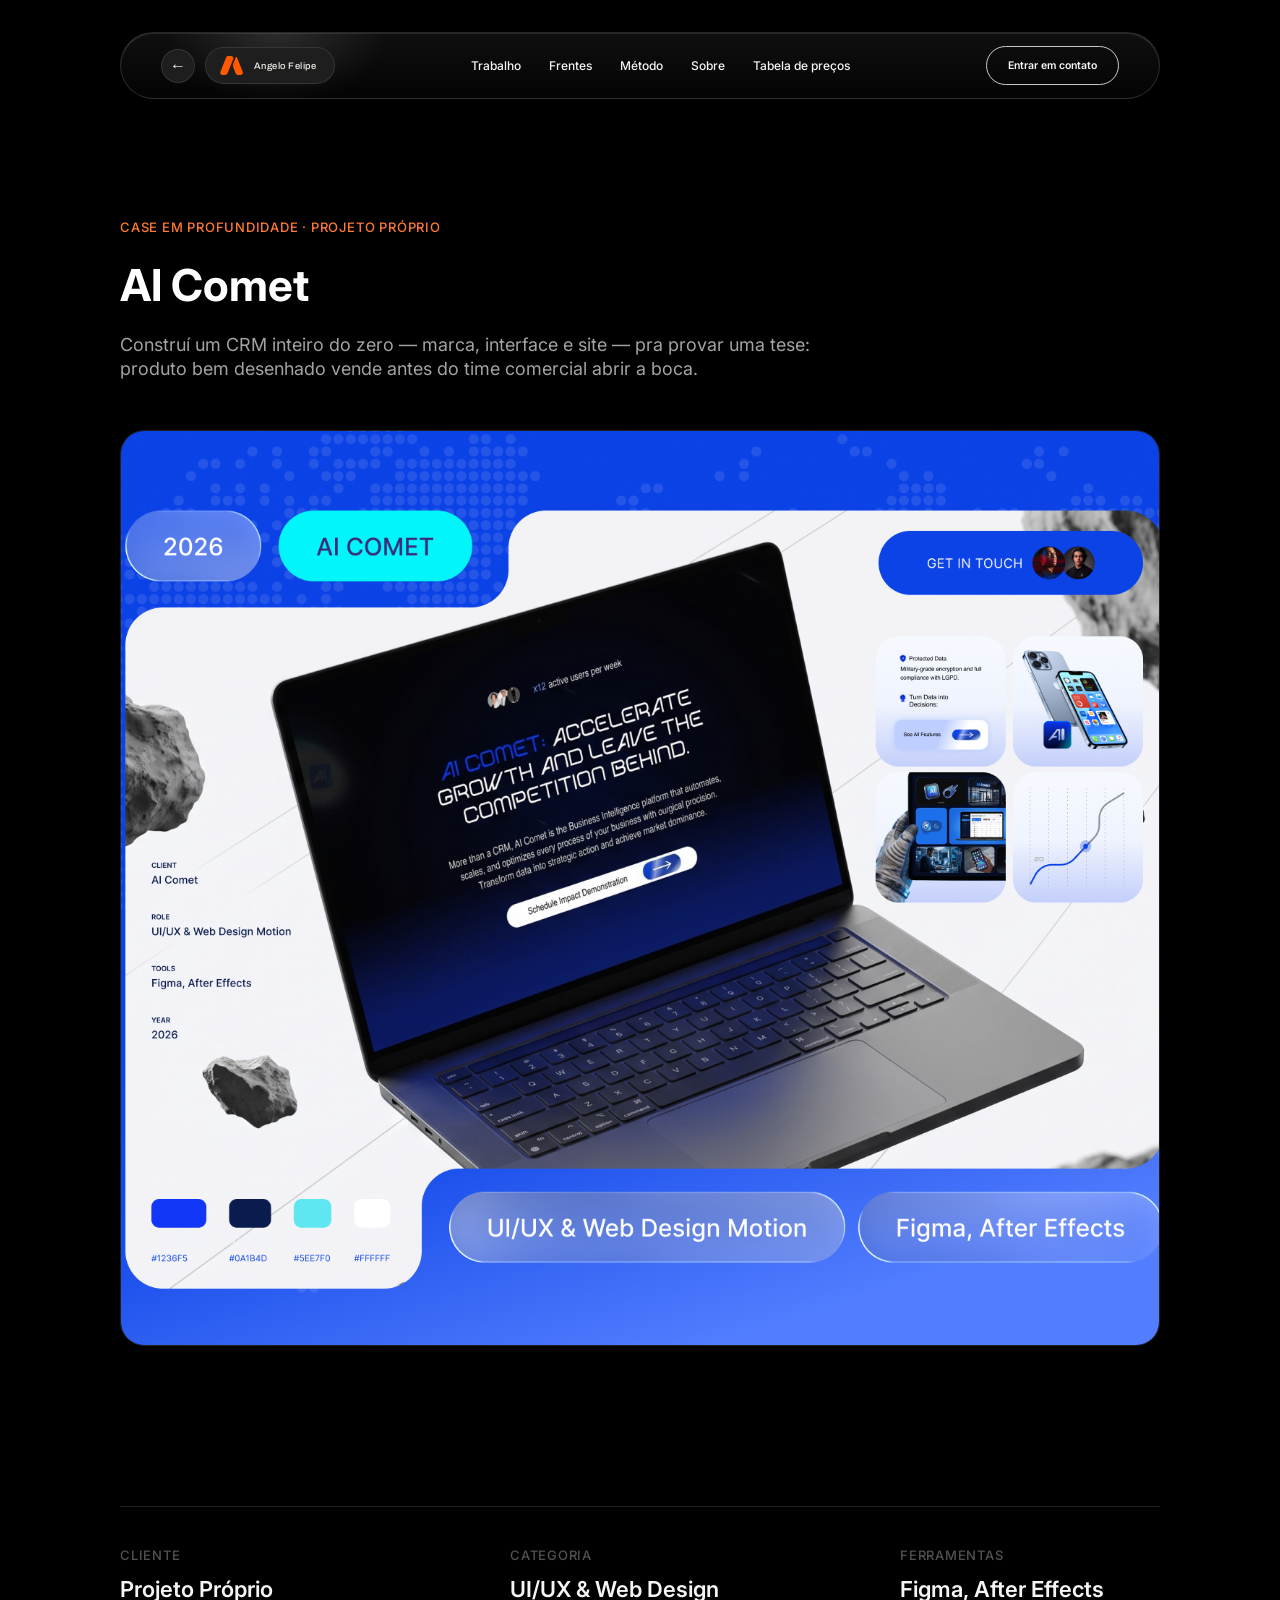
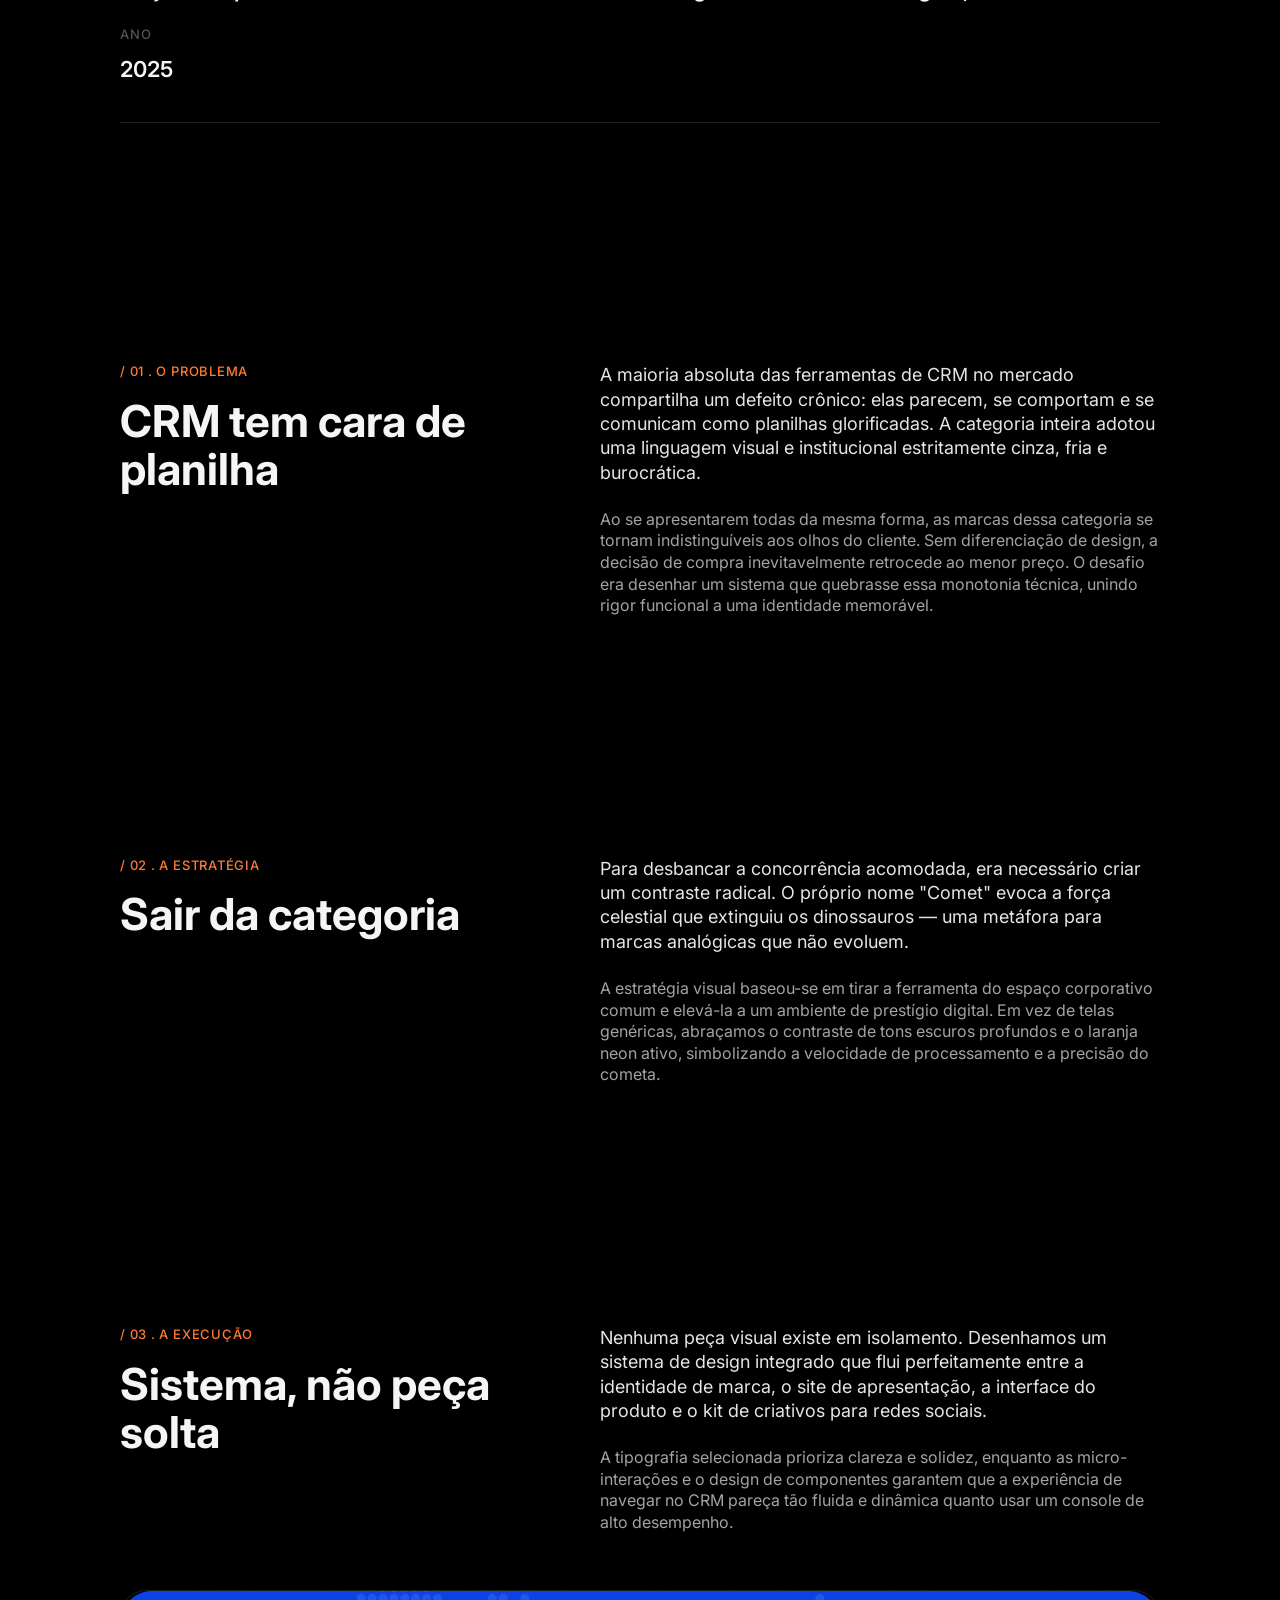
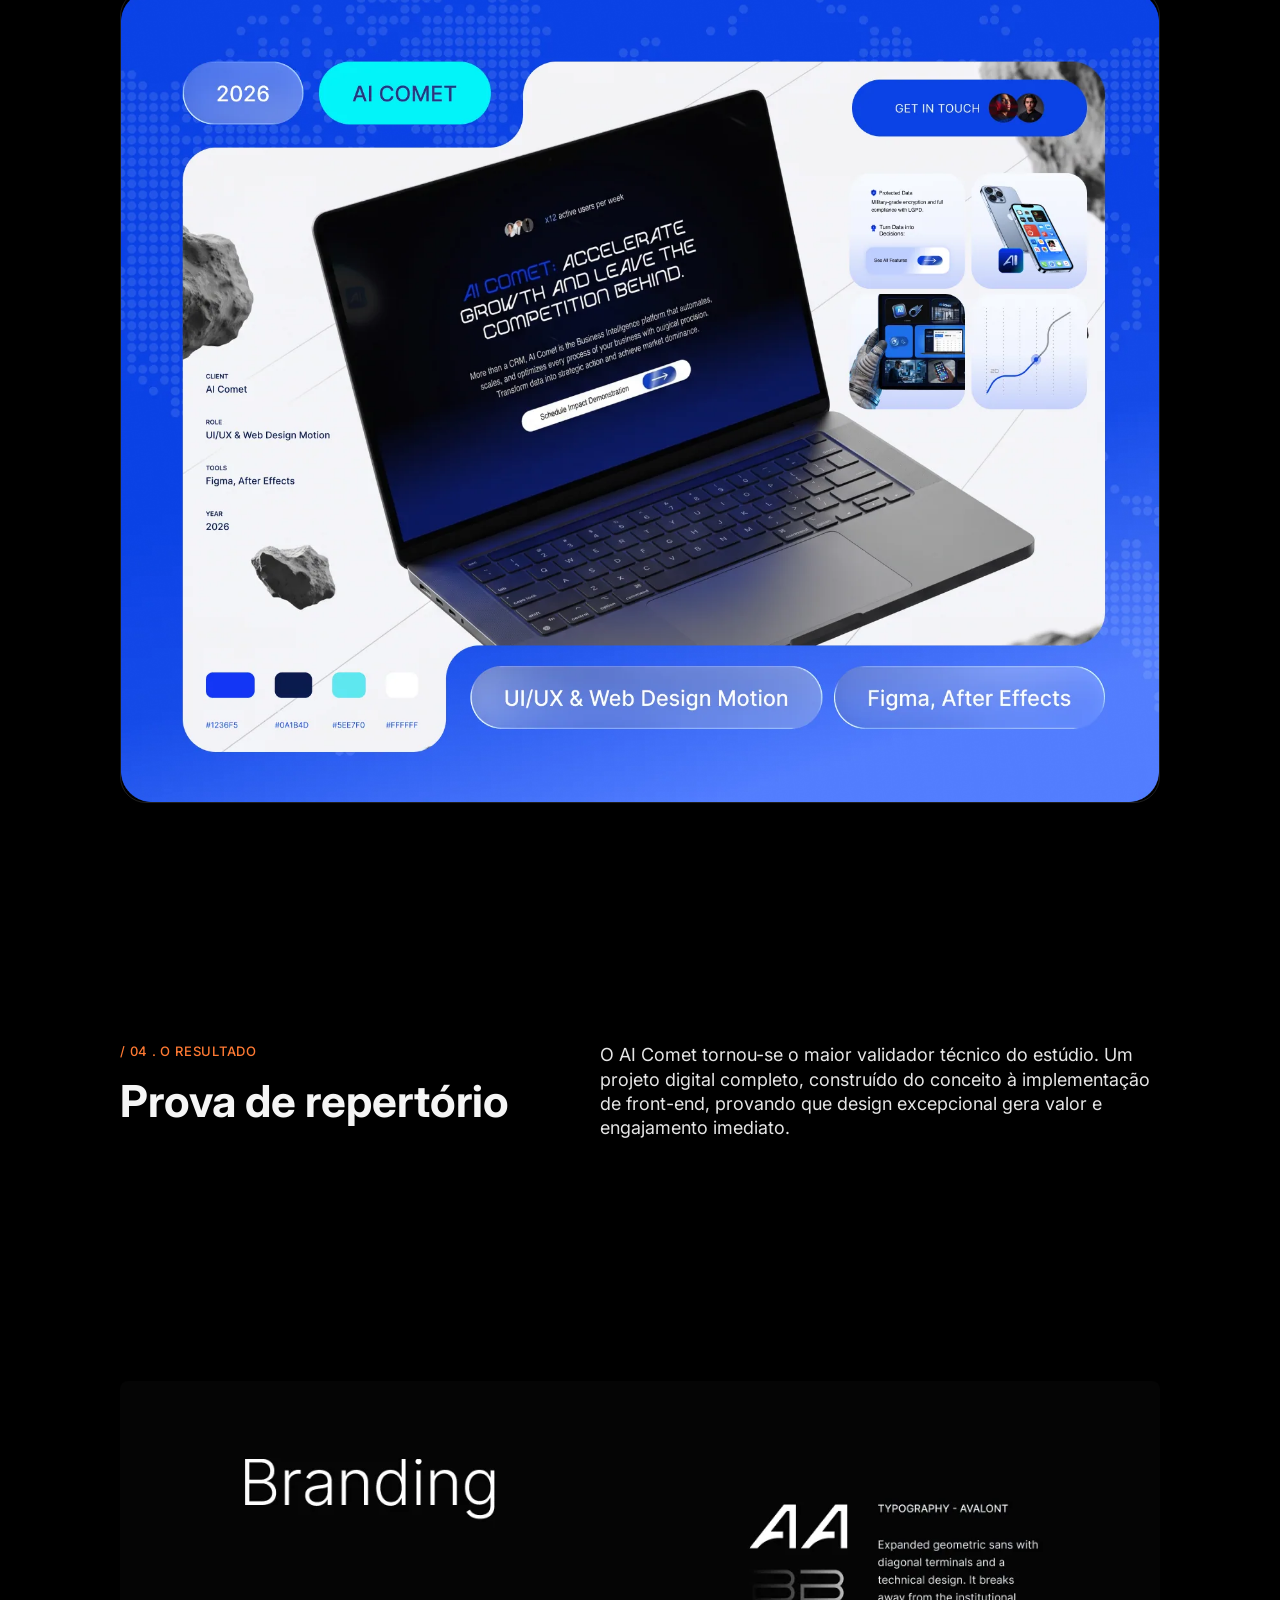
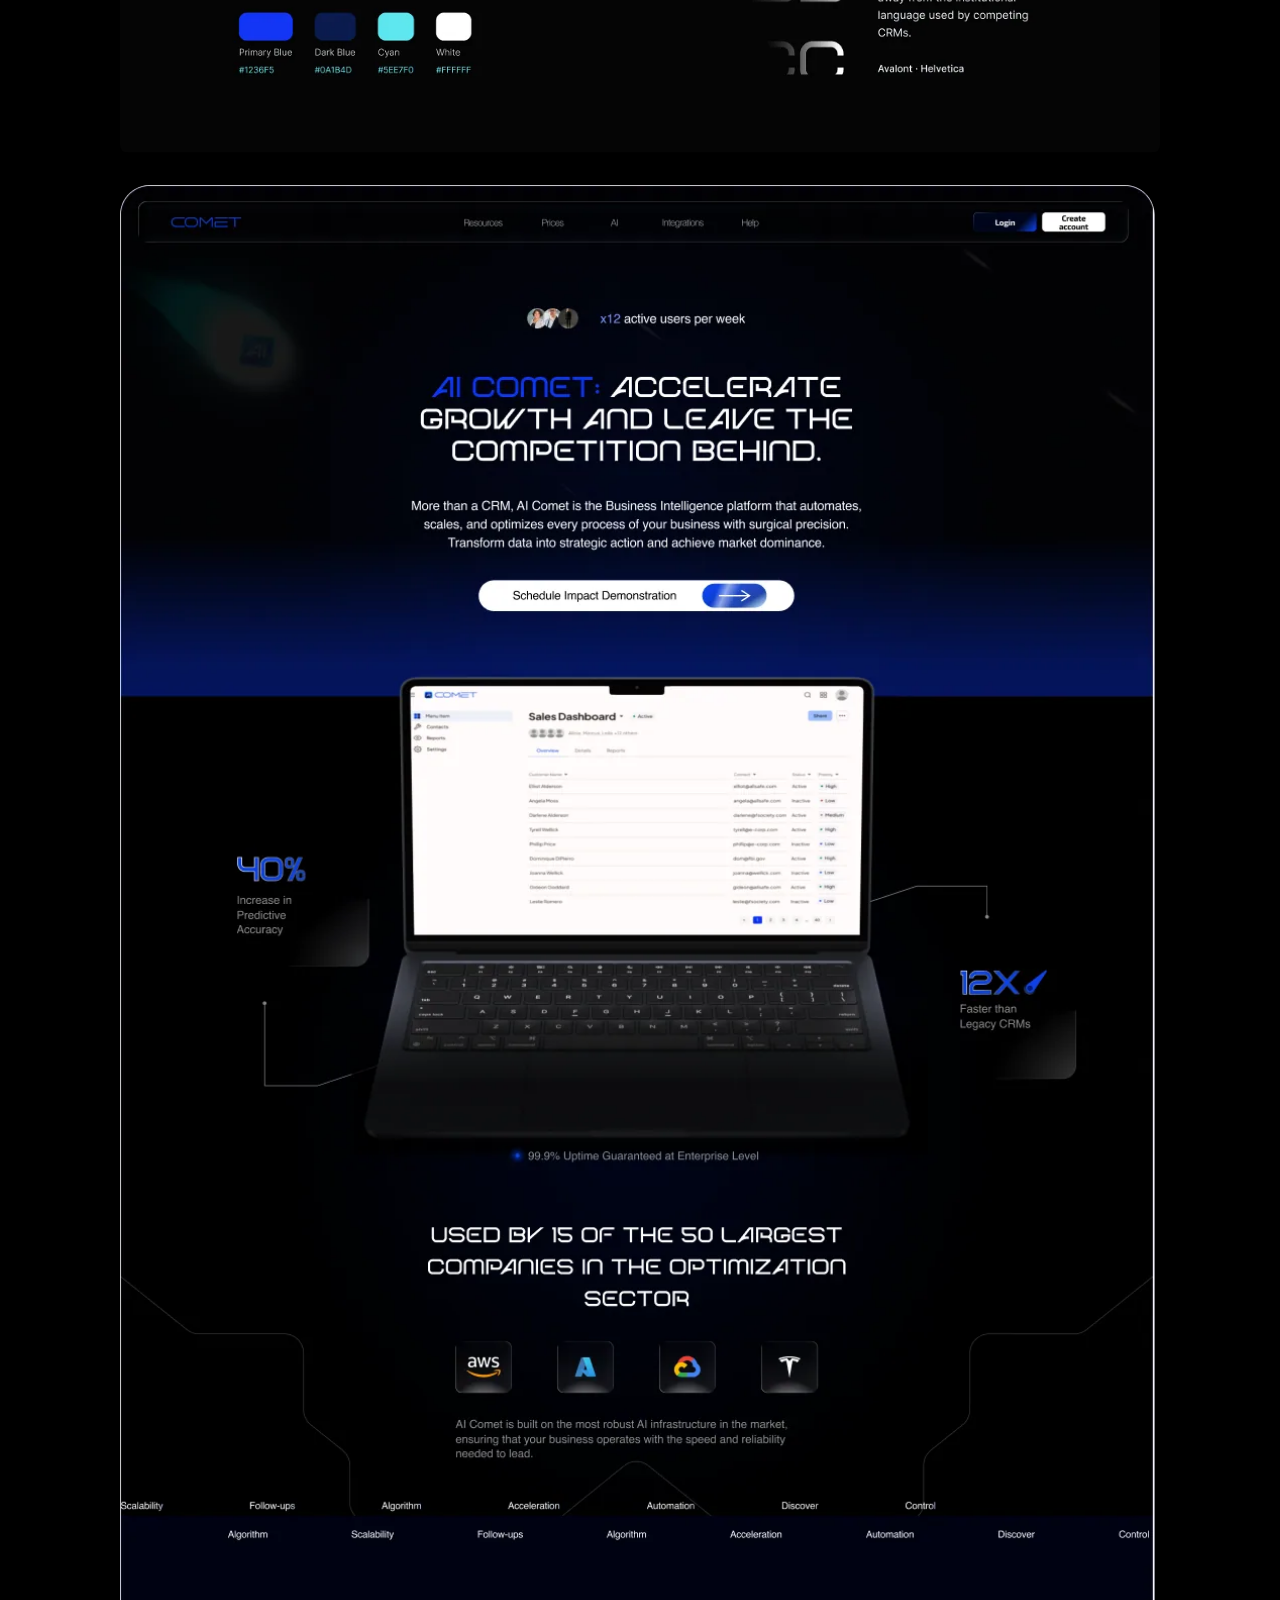
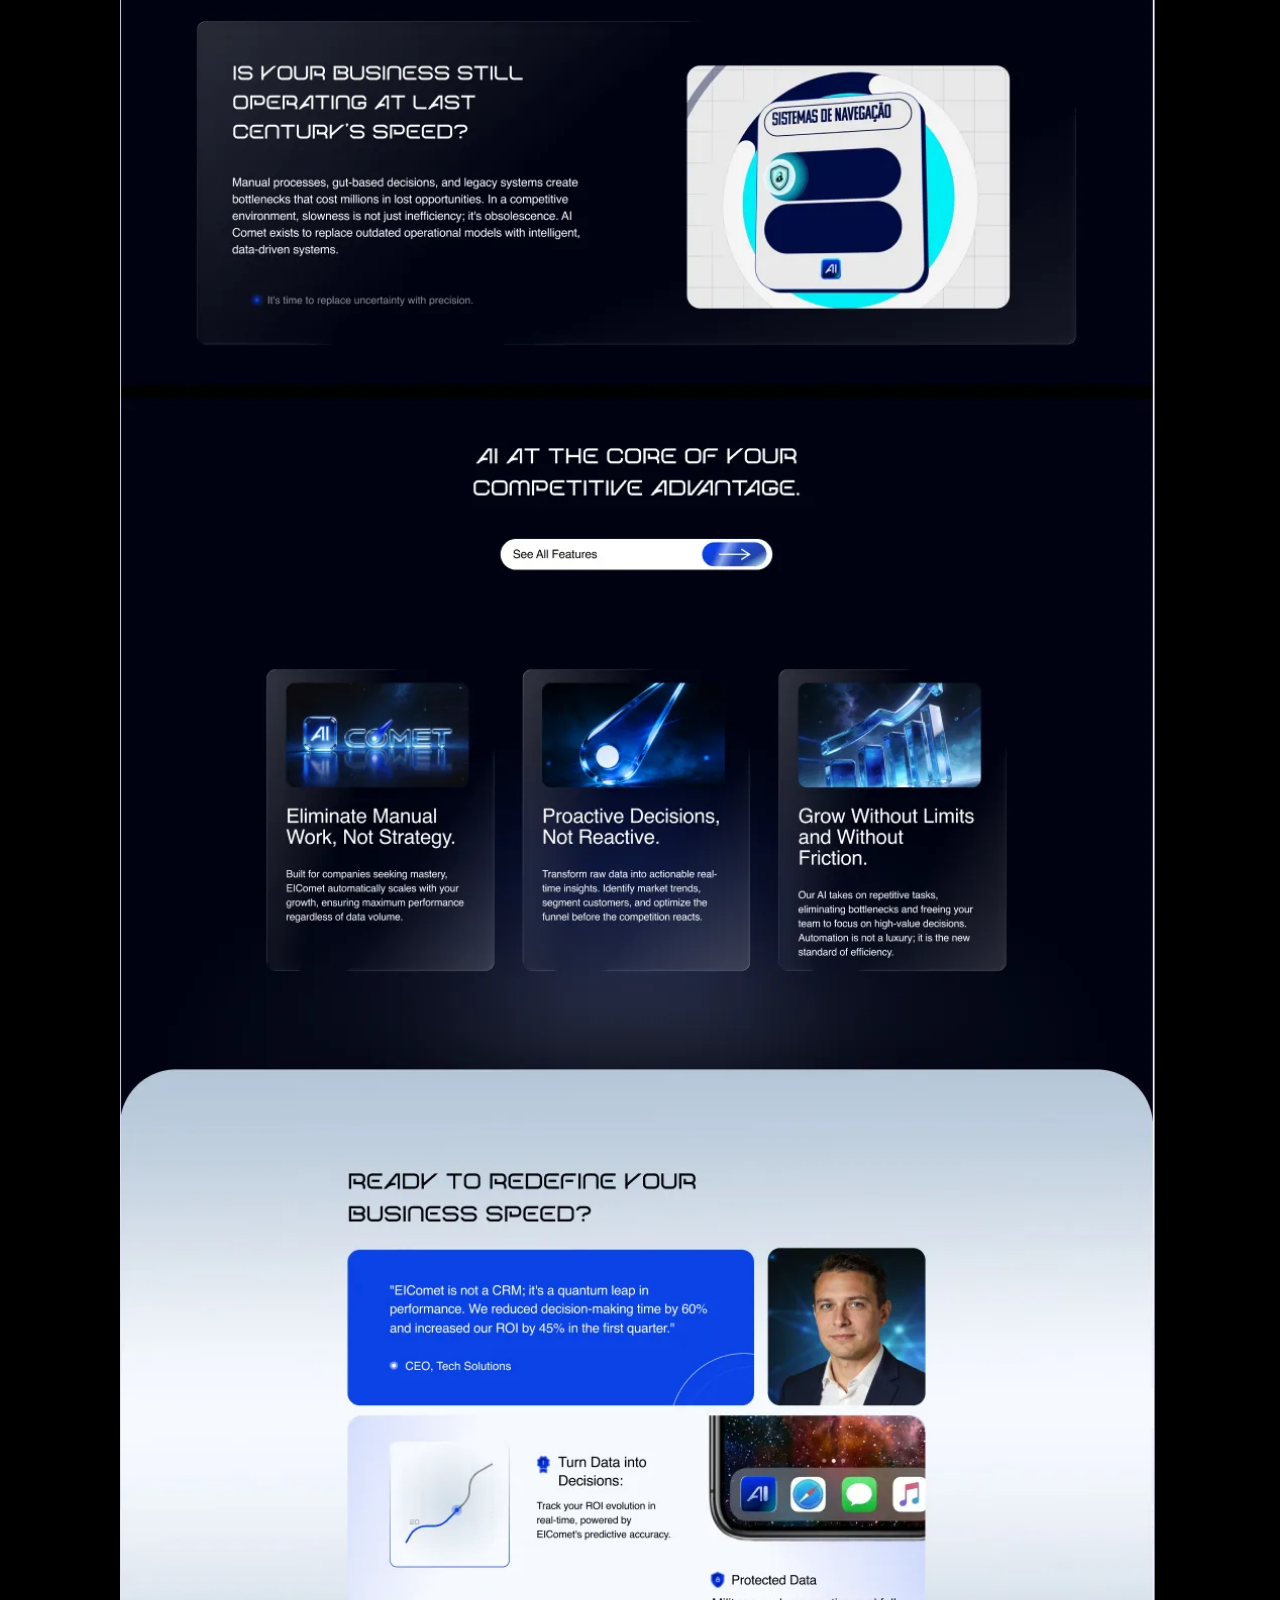
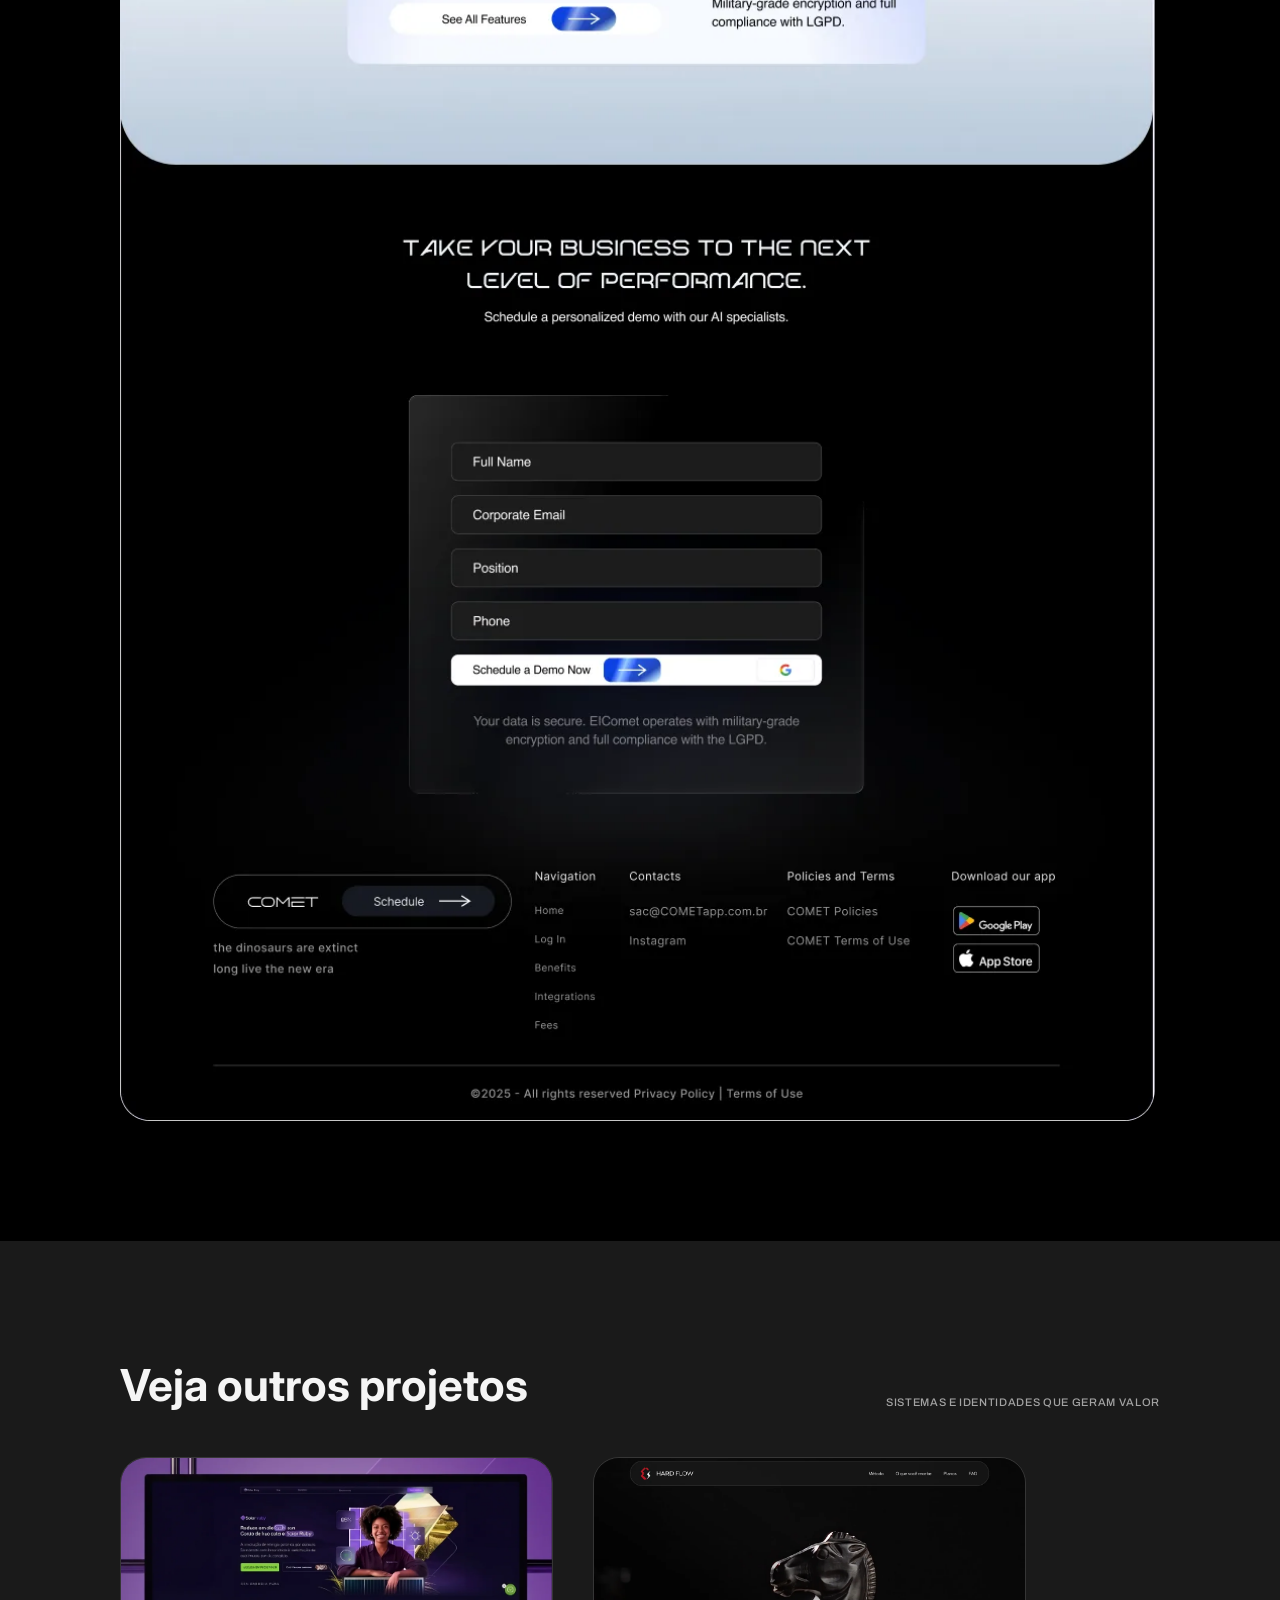
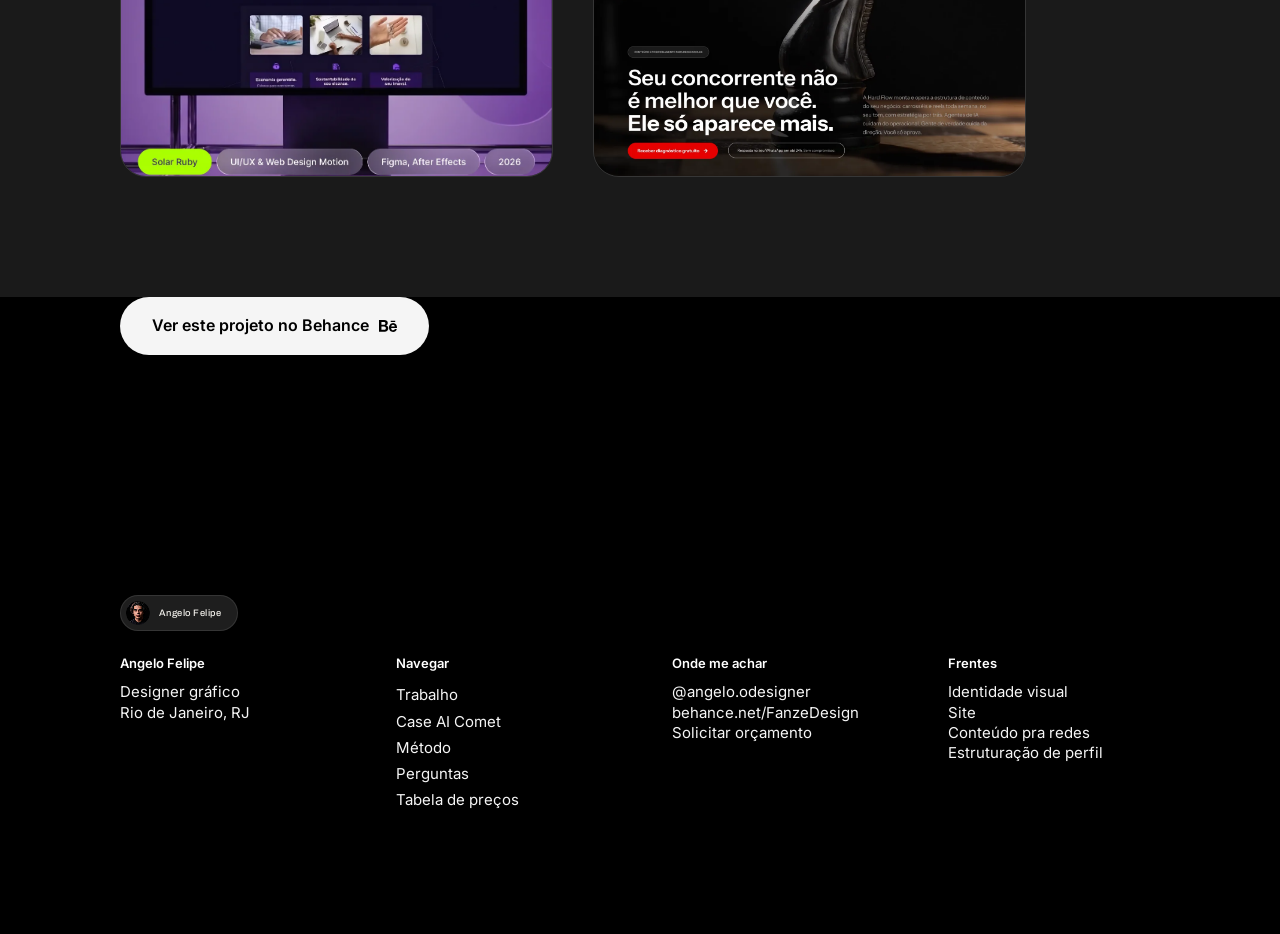
==== commit 38dbaf1e: "Adiciona a página de tabela de preços Nova opção "Tabela de preços" no navbar e no rodapé das 8 pági" ====
--- a/case-ai-comet.html
+++ b/case-ai-comet.html
@@ -4,6 +4,13 @@
 <meta charset="UTF-8">
 <meta name="viewport" content="width=device-width, initial-scale=1.0">
 <meta name="description" content="Case AI Comet: identidade e landing page para uma marca de tecnologia. Veja o processo, as decisões de design e o resultado final.">
+<!-- favicon: o .ico cobre navegador antigo e quem pede /favicon.ico direto;
+     o .svg fica nítido em qualquer densidade; o apple-touch-icon é o atalho
+     na tela inicial do iPhone (quadrado cheio, o iOS arredonda sozinho) -->
+<link rel="icon" href="favicon.ico" sizes="32x32">
+<link rel="icon" href="favicon.svg" type="image/svg+xml">
+<link rel="apple-touch-icon" href="apple-touch-icon.png">
+<meta name="theme-color" content="#000000">
 <title>AI Comet — Case · Angelo Felipe</title>
 <link rel="preconnect" href="https://fonts.googleapis.com">
 <link rel="preconnect" href="https://fonts.gstatic.com" crossorigin>
@@ -15,6 +22,13 @@
 <script src="teste.site/assets/js/qualifica.js" defer></script>
 <link href="teste.site/assets/css/animacoes.css" rel="stylesheet">
 <script src="teste.site/assets/js/animacoes.js" defer></script>
+<!-- Vercel Web Analytics: versão pra HTML puro, sem o pacote npm (que exige
+     bundler). Só registra visitas com o site hospedado na Vercel e com o
+     Analytics ativado no painel do projeto. -->
+<script>
+  window.va = window.va || function () { (window.vaq = window.vaq || []).push(arguments); };
+</script>
+<script defer src="/_vercel/insights/script.js"></script>
 </head>
 <body>
 
@@ -34,6 +48,7 @@
         <a href="index.html">Frentes</a>
         <a href="index.html">Método</a>
         <a href="index.html">Sobre</a>
+        <a href="precos.html">Tabela de preços</a>
       </div>
       <a href="#" class="btn-secondary" data-qualifica>Entrar em contato</a>
       <!-- só aparece no mobile; abre/fecha a .nav-links -->
@@ -208,6 +223,7 @@
           <li><a href="case-ai-comet.html">Case AI Comet</a></li>
           <li><a href="index.html">Método</a></li>
           <li><a href="index.html">Perguntas</a></li>
+          <li><a href="precos.html">Tabela de preços</a></li>
         </ul>
       </div>
       <div class="rodape-col">
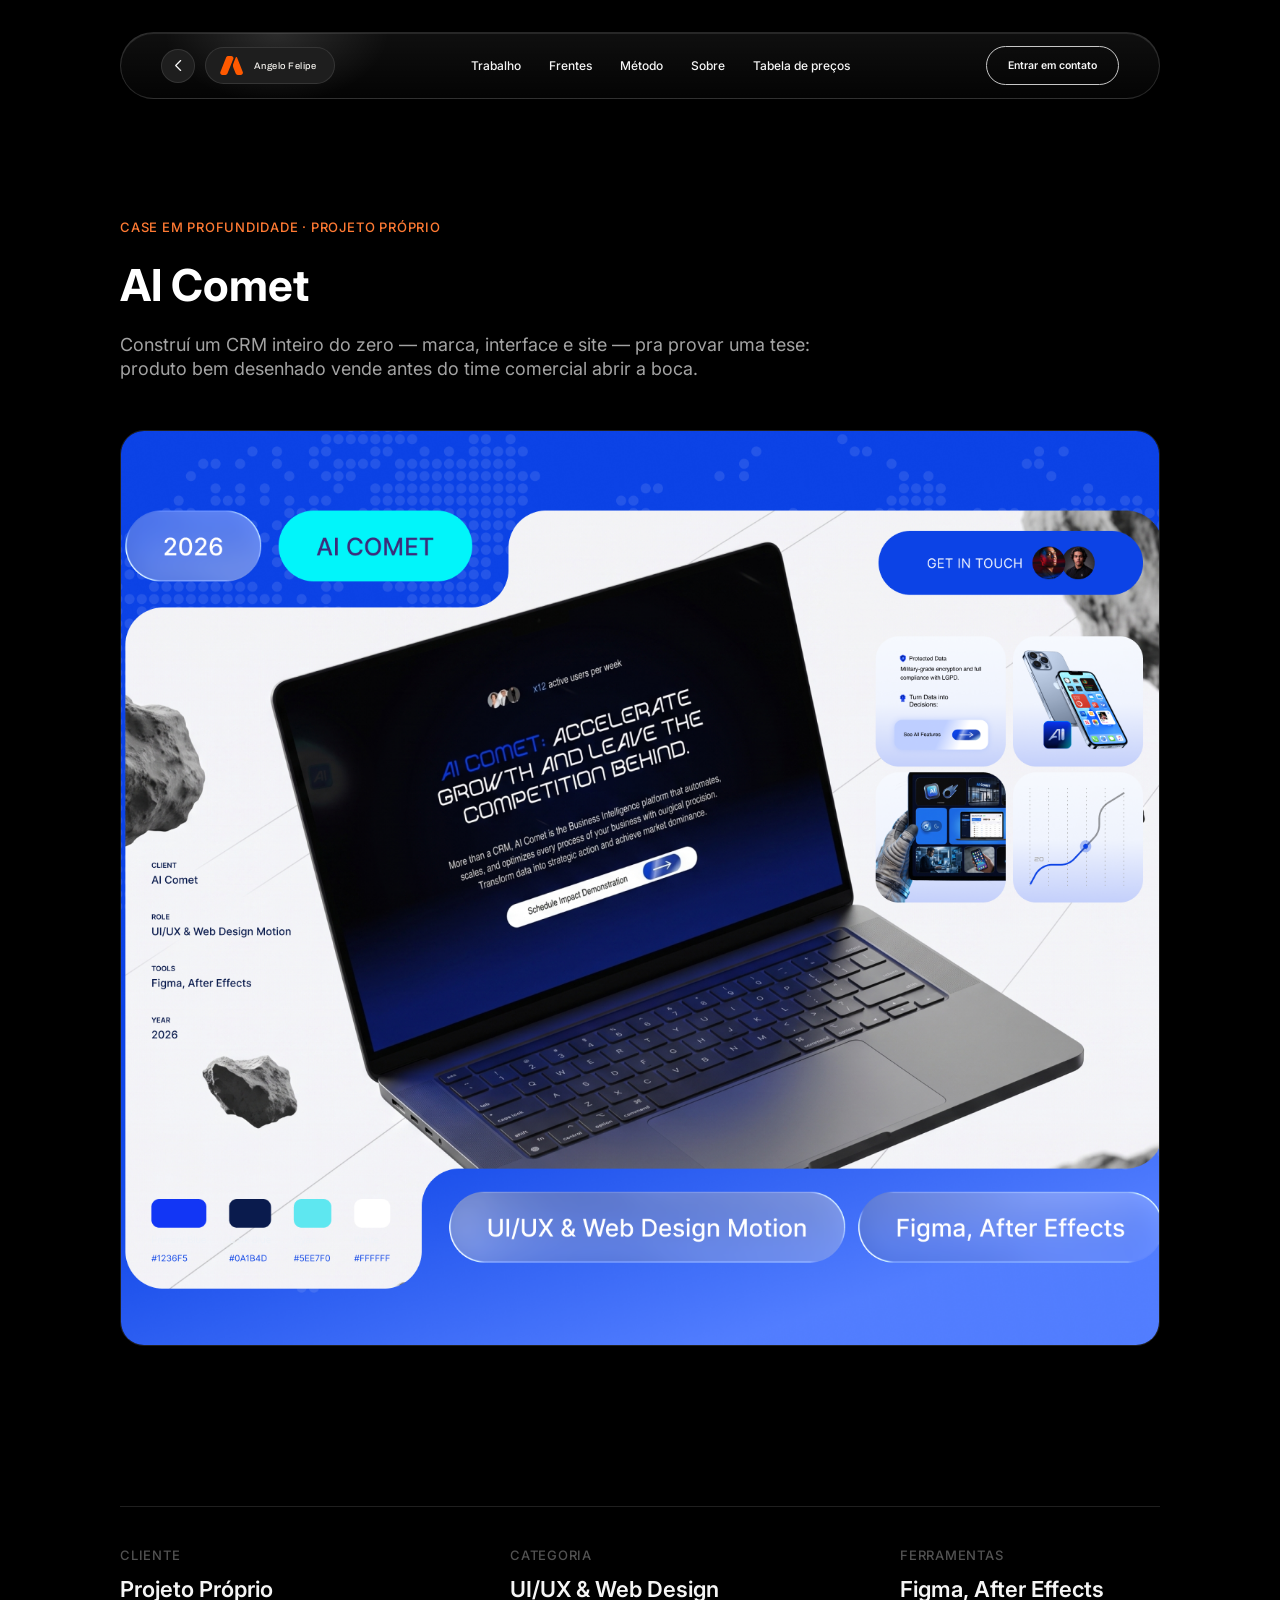
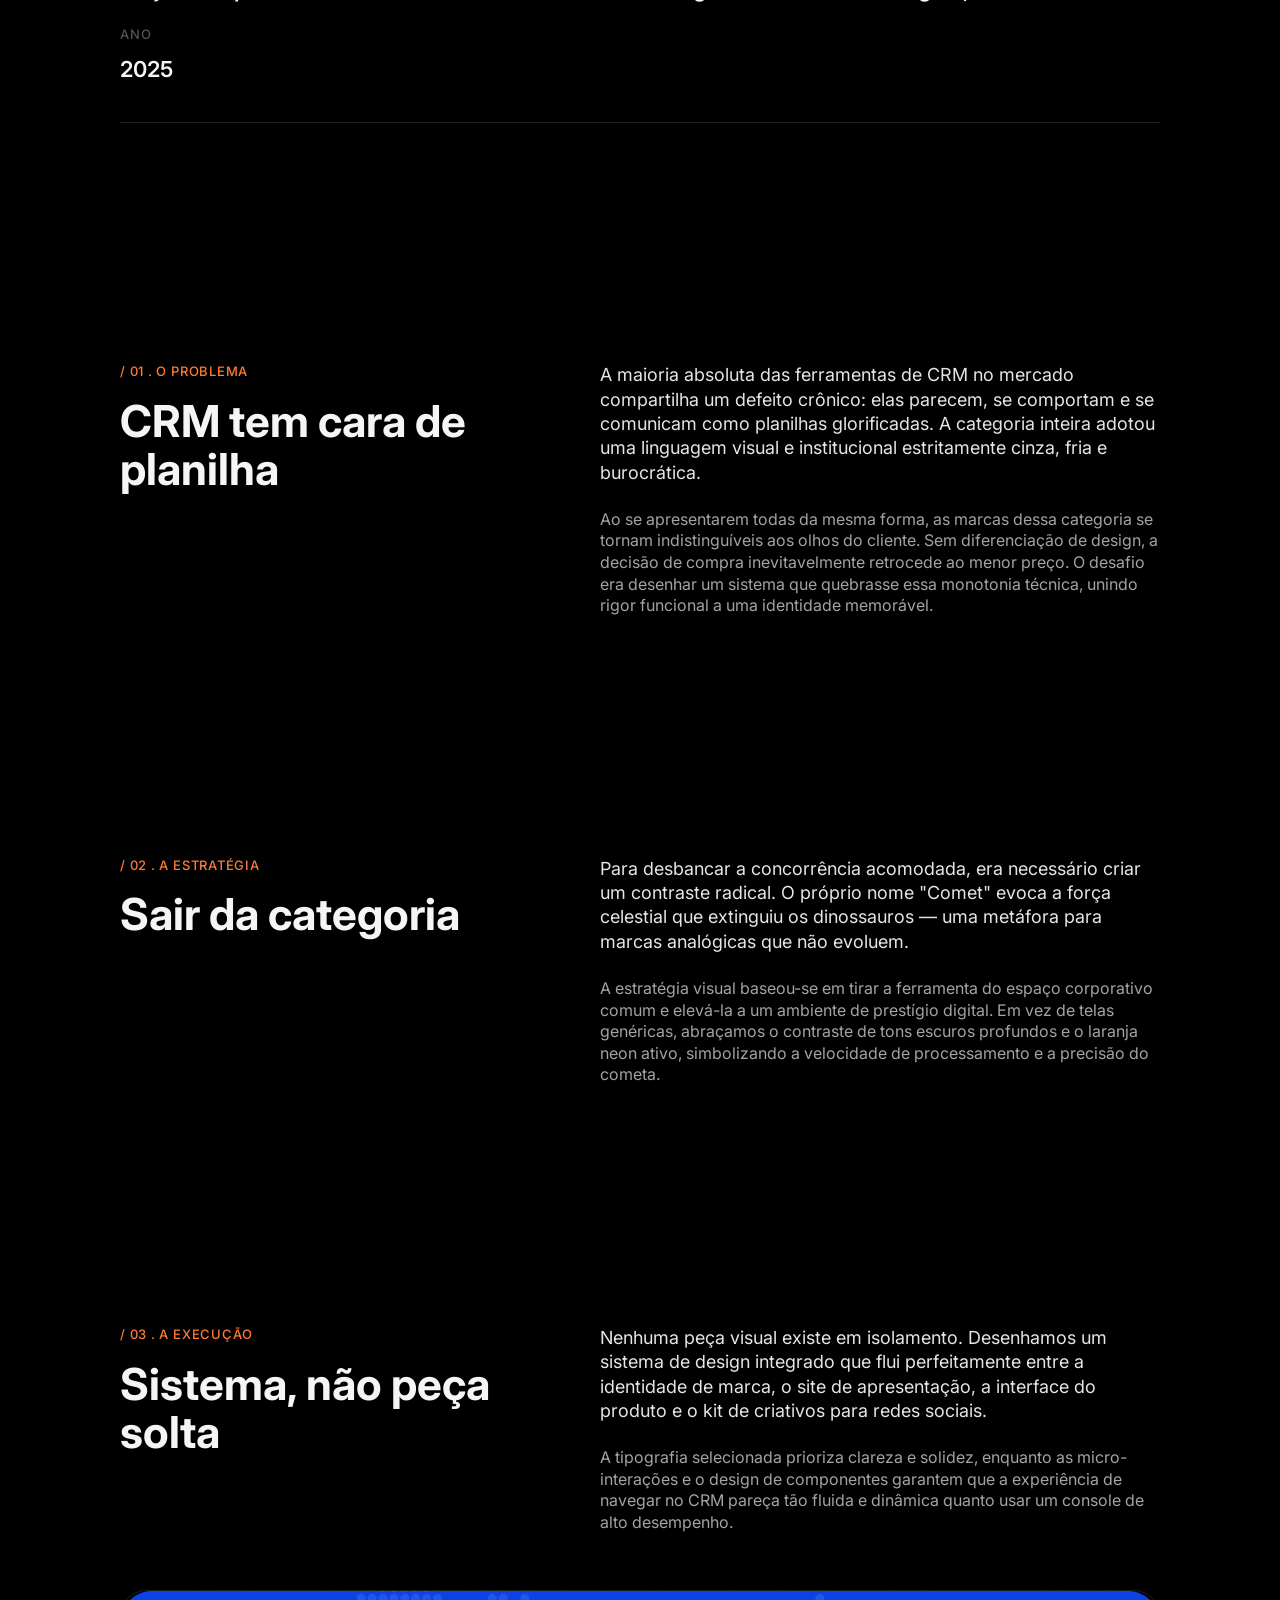
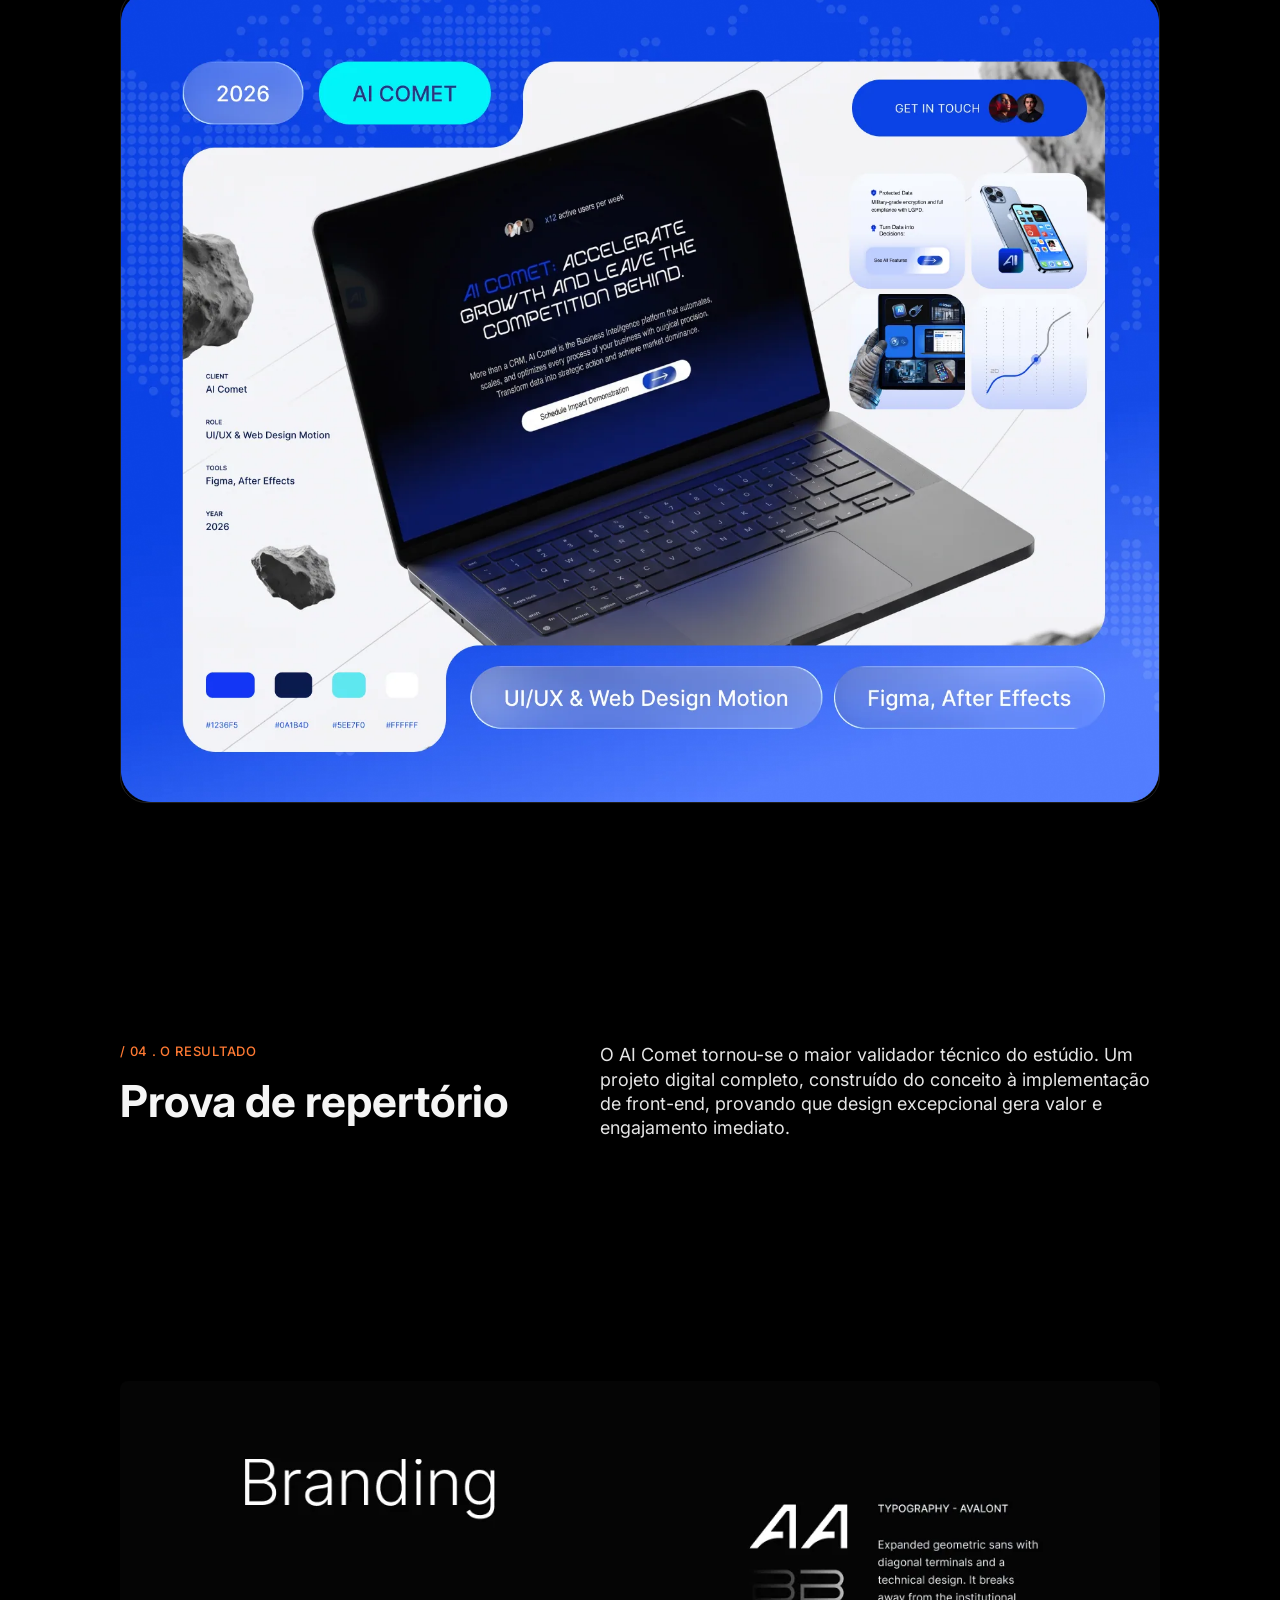
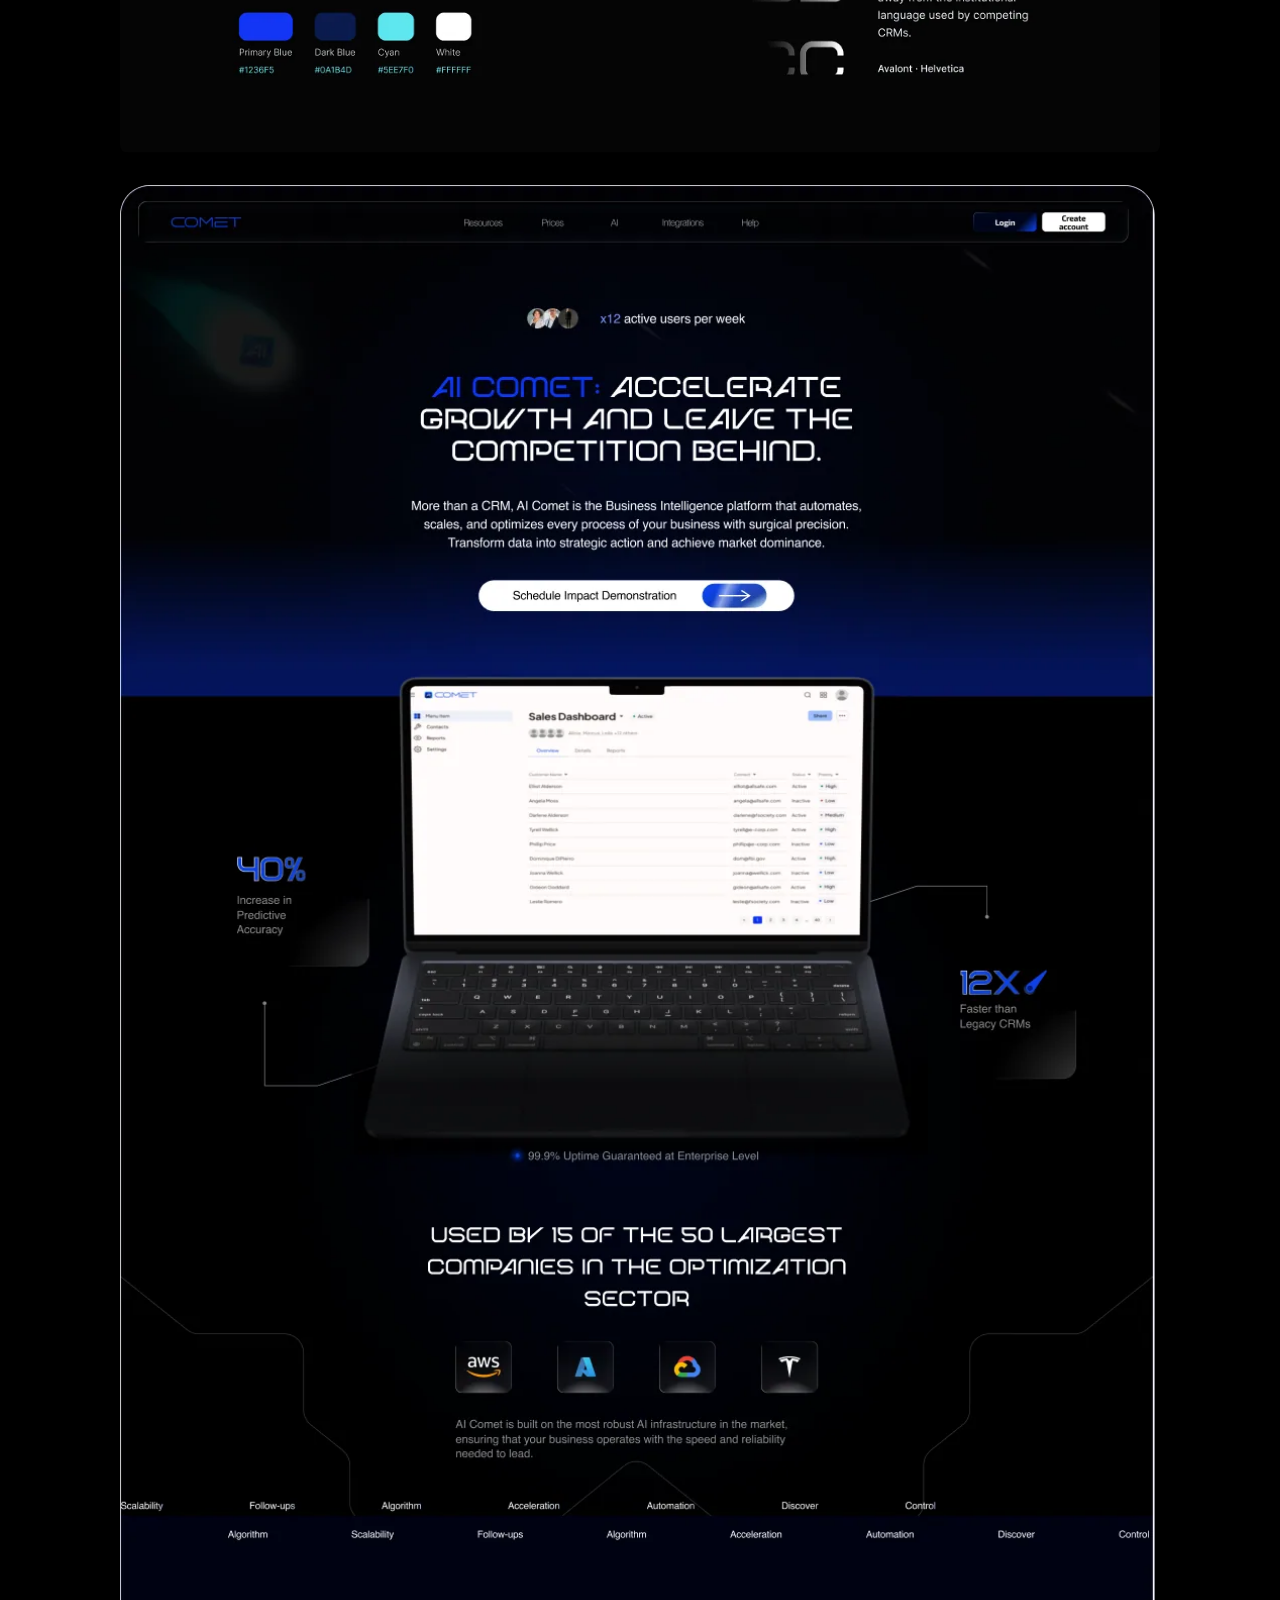
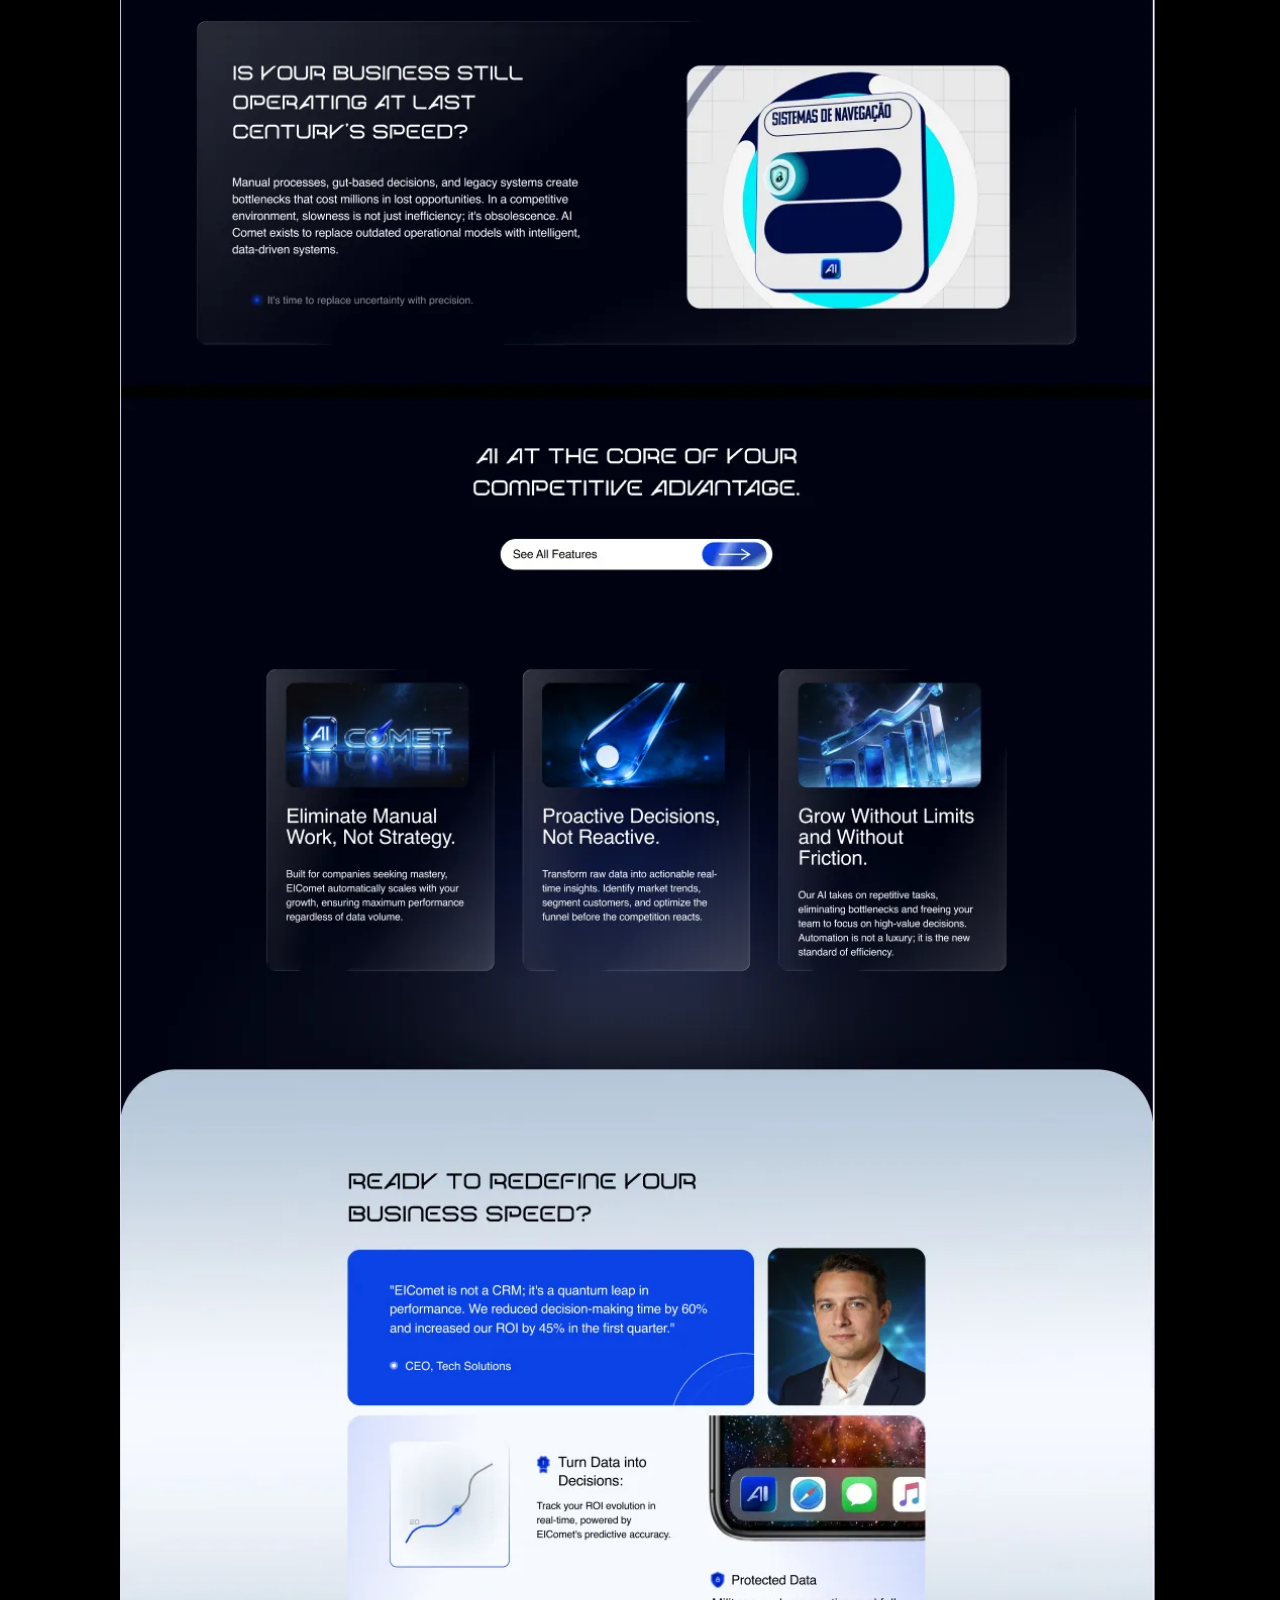
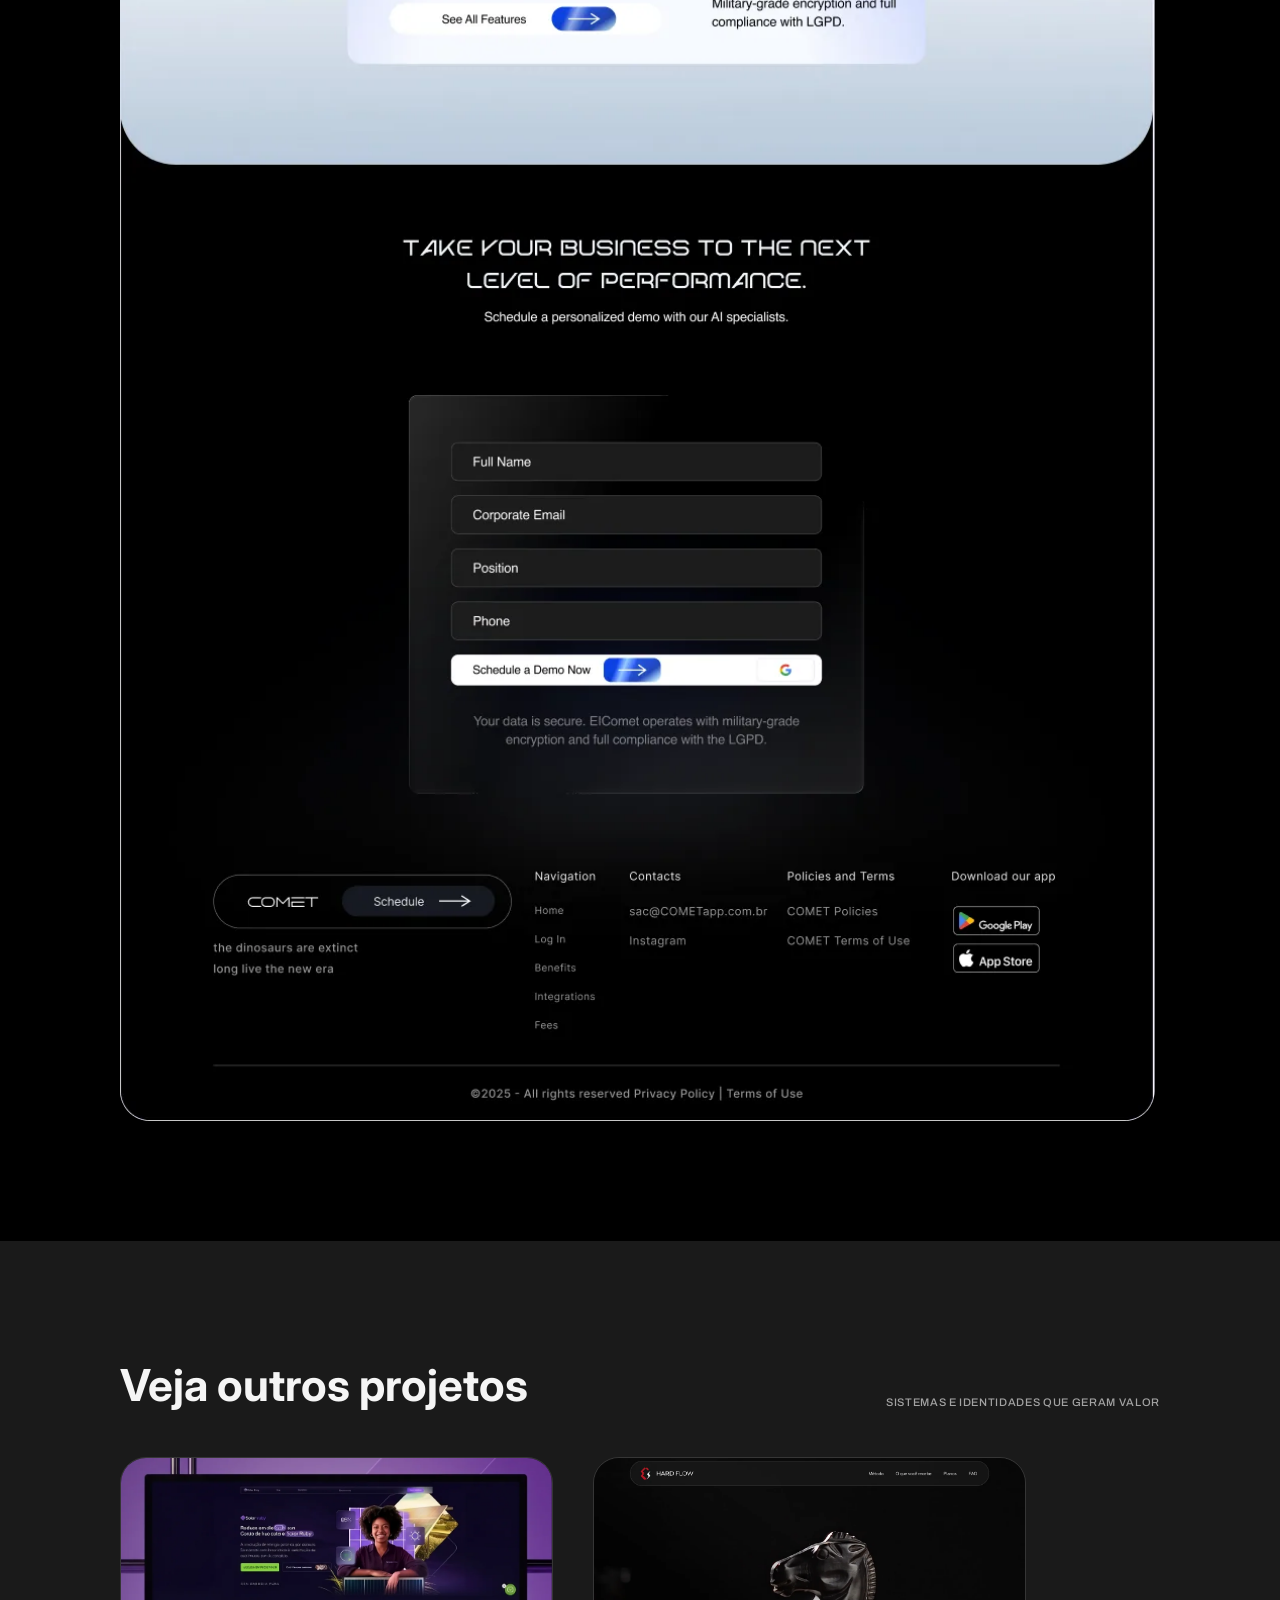
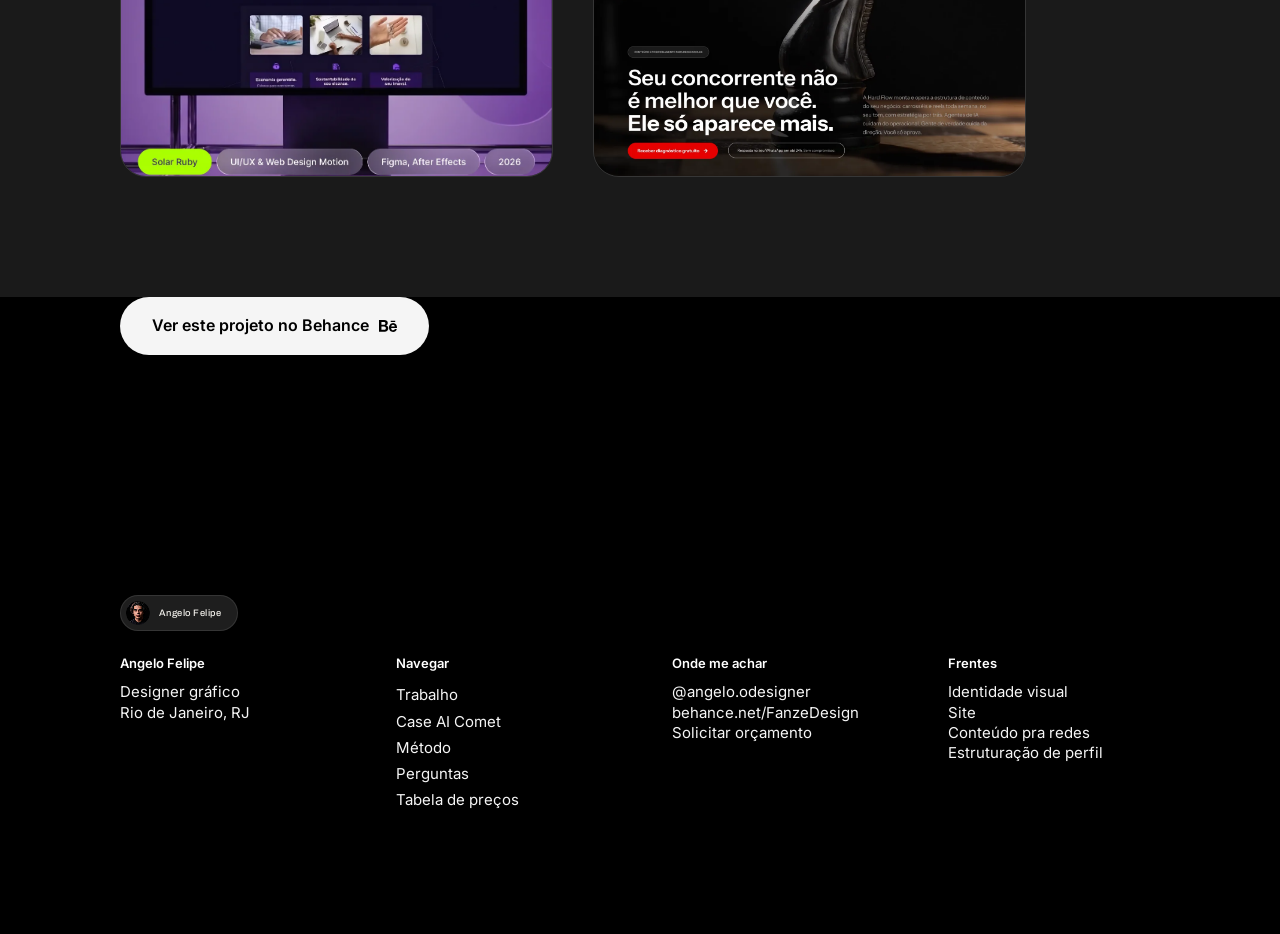
==== commit 72b38652: "Acerta hover, setas, números e arraste da página de preços Filete cortado no hover O trilho tem over" ====
--- a/case-ai-comet.html
+++ b/case-ai-comet.html
@@ -36,7 +36,7 @@
     <nav class="nav">
       <div class="nav-left">
         <button class="nav-back" type="button" aria-label="Voltar" onclick="history.length > 1 ? history.back() : location.href = 'index.html'">
-          <span class="arrow">←</span>
+          <svg class="arrow" viewBox="0 0 24 24" fill="none" aria-hidden="true"><path d="M15 5l-7 7 7 7" stroke="currentColor" stroke-width="1.7" stroke-linecap="round" stroke-linejoin="round"/></svg>
         </button>
         <a class="badge" href="index.html">
           <img class="badge-icone" width="41" height="34" decoding="async" src="teste.site/assets/Icons/Icons-Angelo.site/marca-a.svg" alt="Angelo Felipe">
--- a/teste.site/assets/css/case-study.css
+++ b/teste.site/assets/css/case-study.css
@@ -43,6 +43,32 @@
   user-select: none;
 }
 a, button, .proj-scroll{ -webkit-tap-highlight-color: transparent; }
+
+/* ---------- COR DOS LINKS ----------
+   Sem isso, todo <a> que não recebe cor de um componente cai no azul
+   padrão do navegador (e no roxo depois de visitado) — duas cores que
+   não existem na identidade. Herdando, o link assume a cor do texto ao
+   redor, que é sempre a cor certa para o lugar onde ele está.
+
+   Links de corpo de texto, que precisam se destacar para serem
+   reconhecidos como link, recebem o laranja explicitamente (.link). */
+a{ color: inherit; }
+
+/* ---------- CURSOR DOS BOTÕES ----------
+   <button> nasce com cursor de seta, diferente de <a>. Sem isto, um
+   botão estilizado como link não parece clicável ao passar o mouse. */
+button{ cursor: pointer; }
+button:disabled{ cursor: default; }
+
+
+.link{
+  color: var(--laranja-500);
+  text-decoration: none;
+  border-bottom: 1px solid rgba(255,89,0,.45);
+  transition: color .2s ease, border-color .2s ease;
+}
+.link:hover{ color: var(--laranja-400); border-bottom-color: var(--laranja-400); }
+
 
 
 *{ box-sizing: border-box; margin: 0; padding: 0; }
@@ -1330,3 +1356,13 @@
   .nav-links{ display: flex; gap: 24px; font-size: 13px; }
   .nav-menu{ display: none; }
 }
+
+/* o chevron do botão voltar: antes era o caractere "←", que muda de
+   desenho conforme a fonte instalada e não casava com o traço do resto */
+.nav-back .arrow{
+  width: 17px;
+  height: 17px;
+  display: block;
+  transition: transform .25s cubic-bezier(.22,.61,.36,1);
+}
+.nav-back:hover .arrow{ transform: translateX(-2px); }
